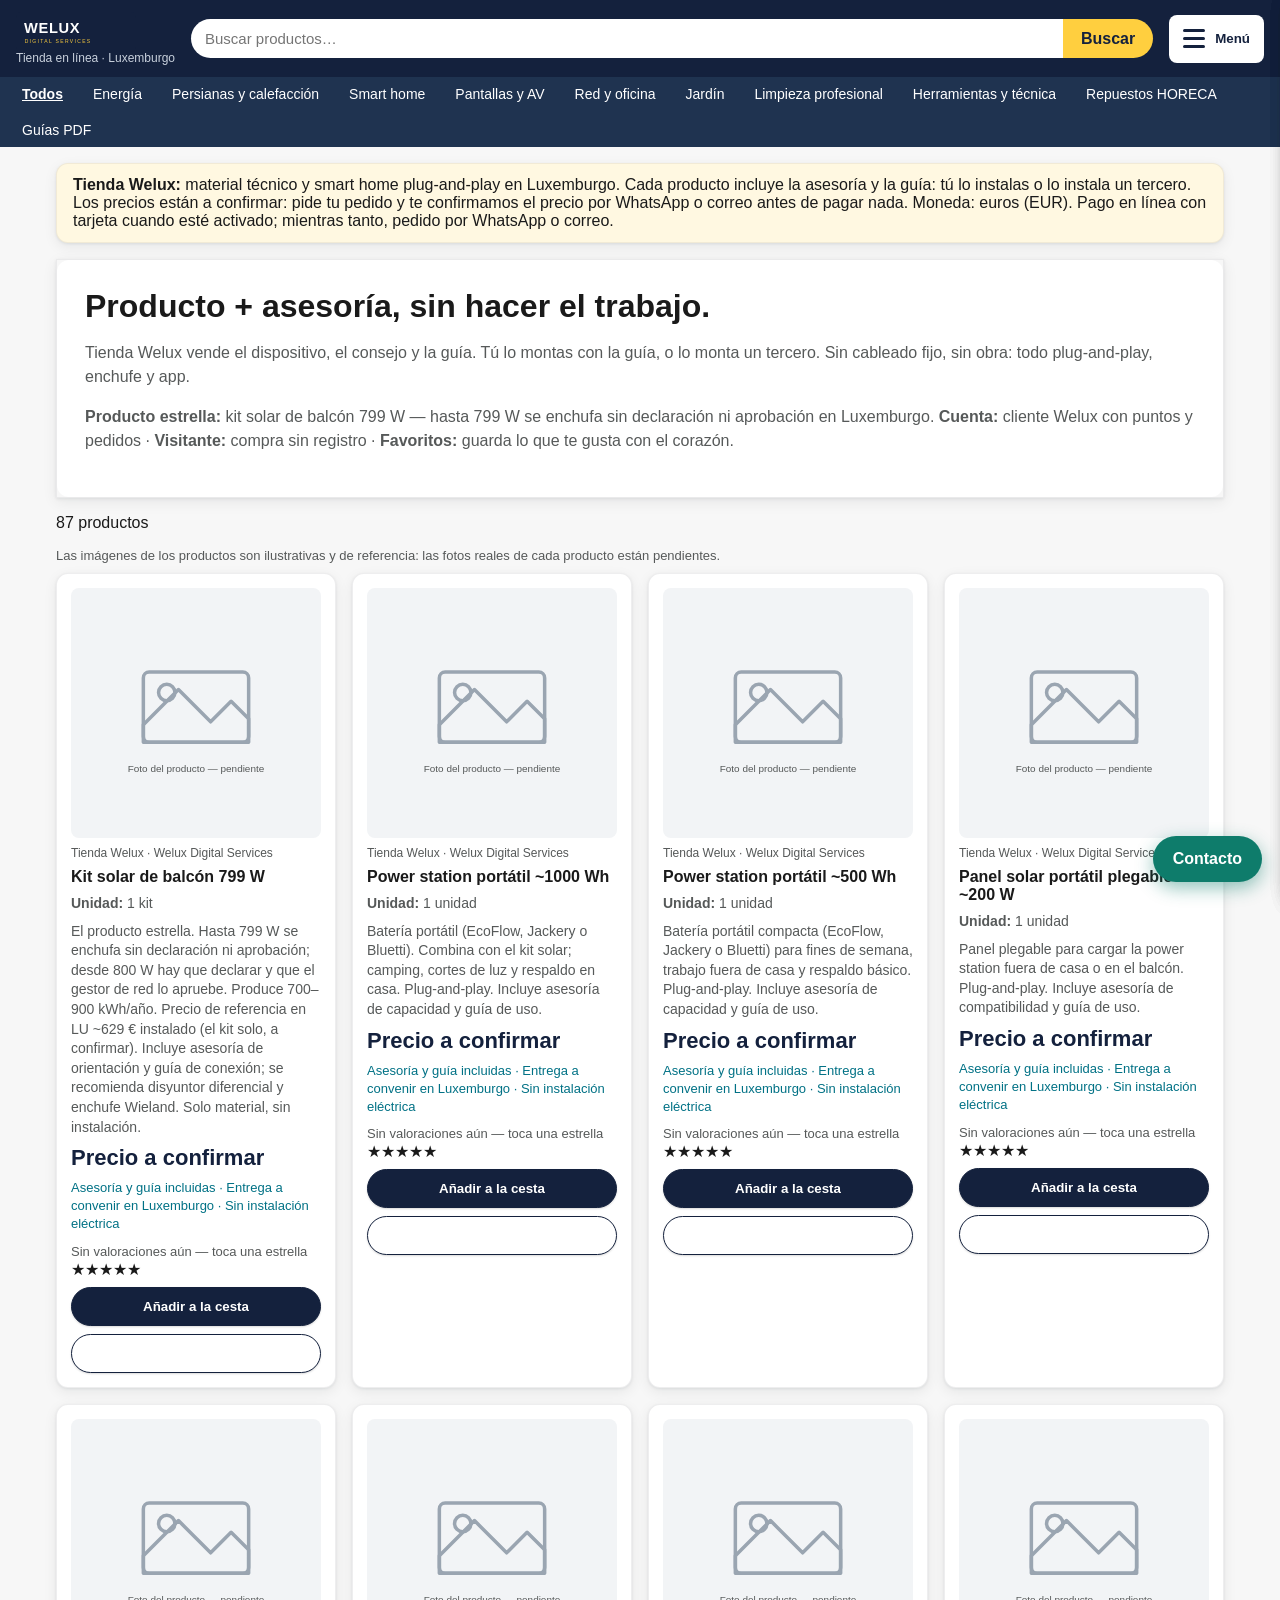
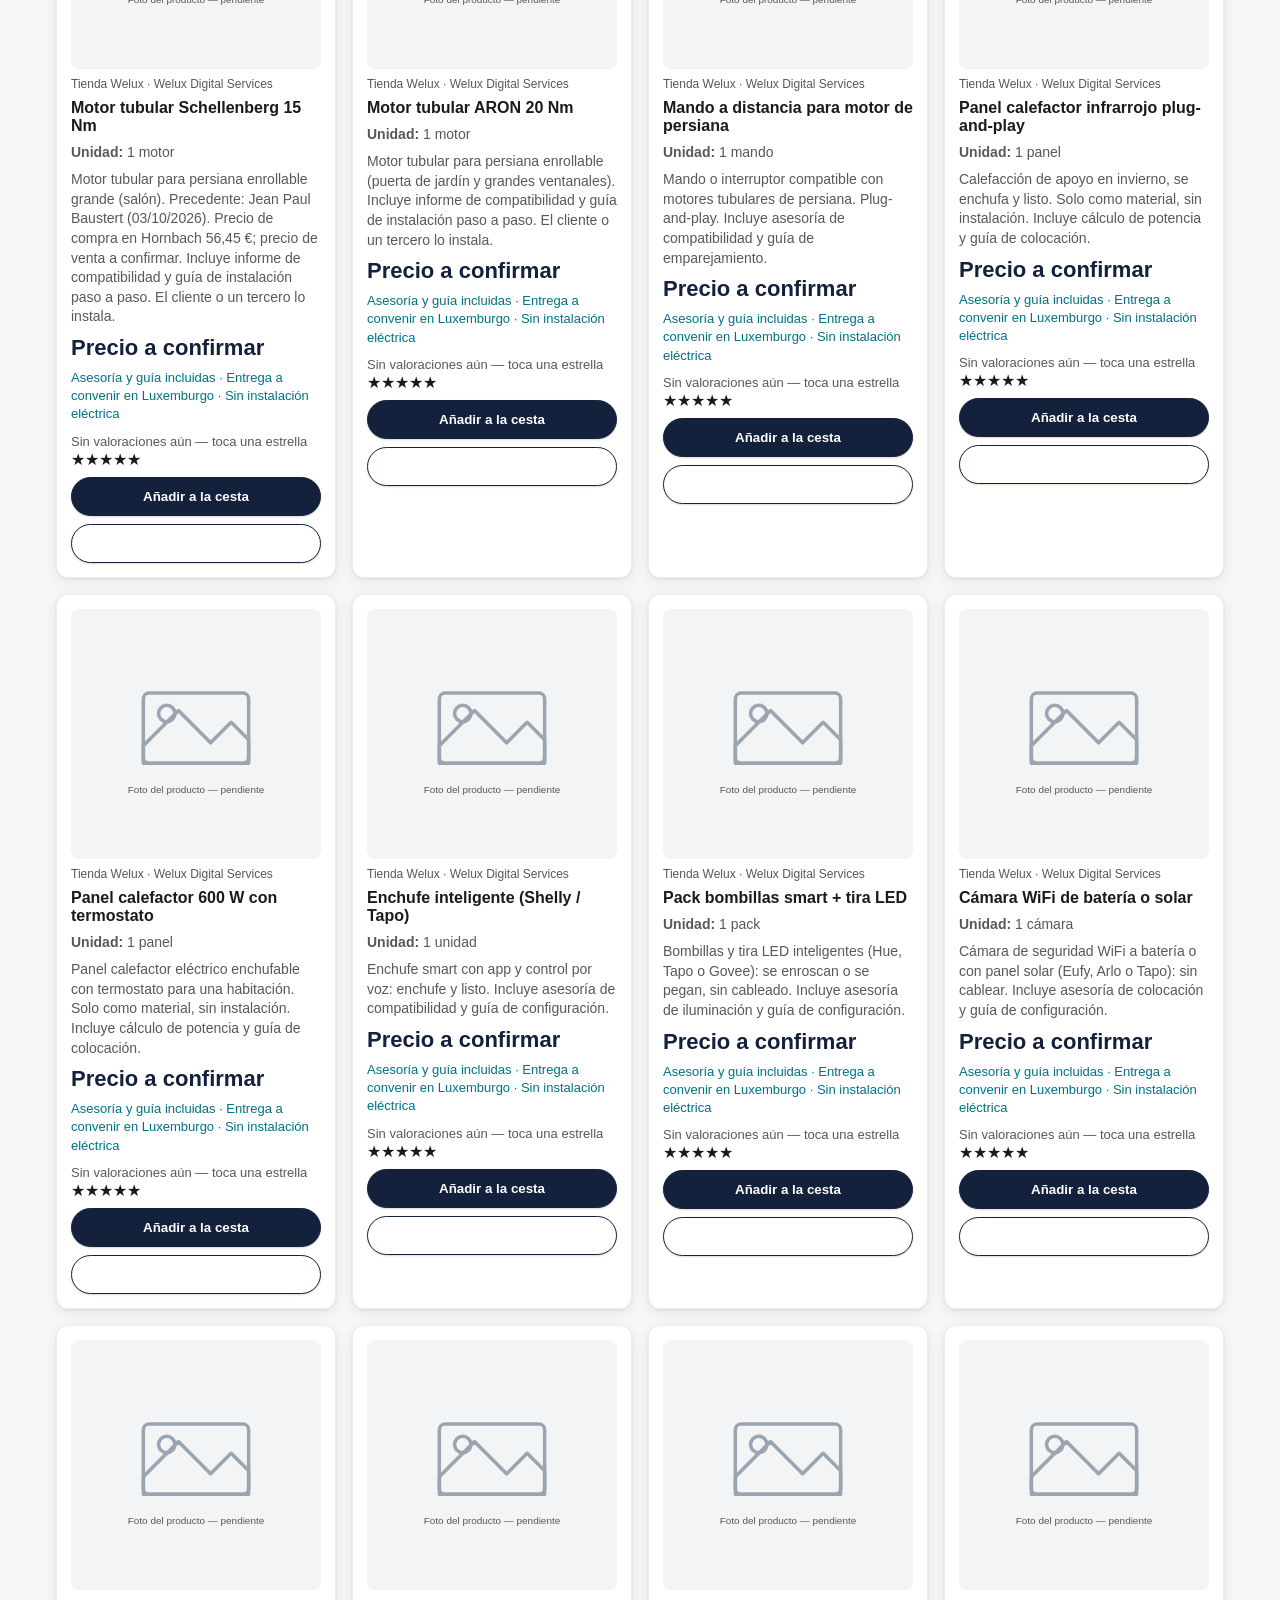
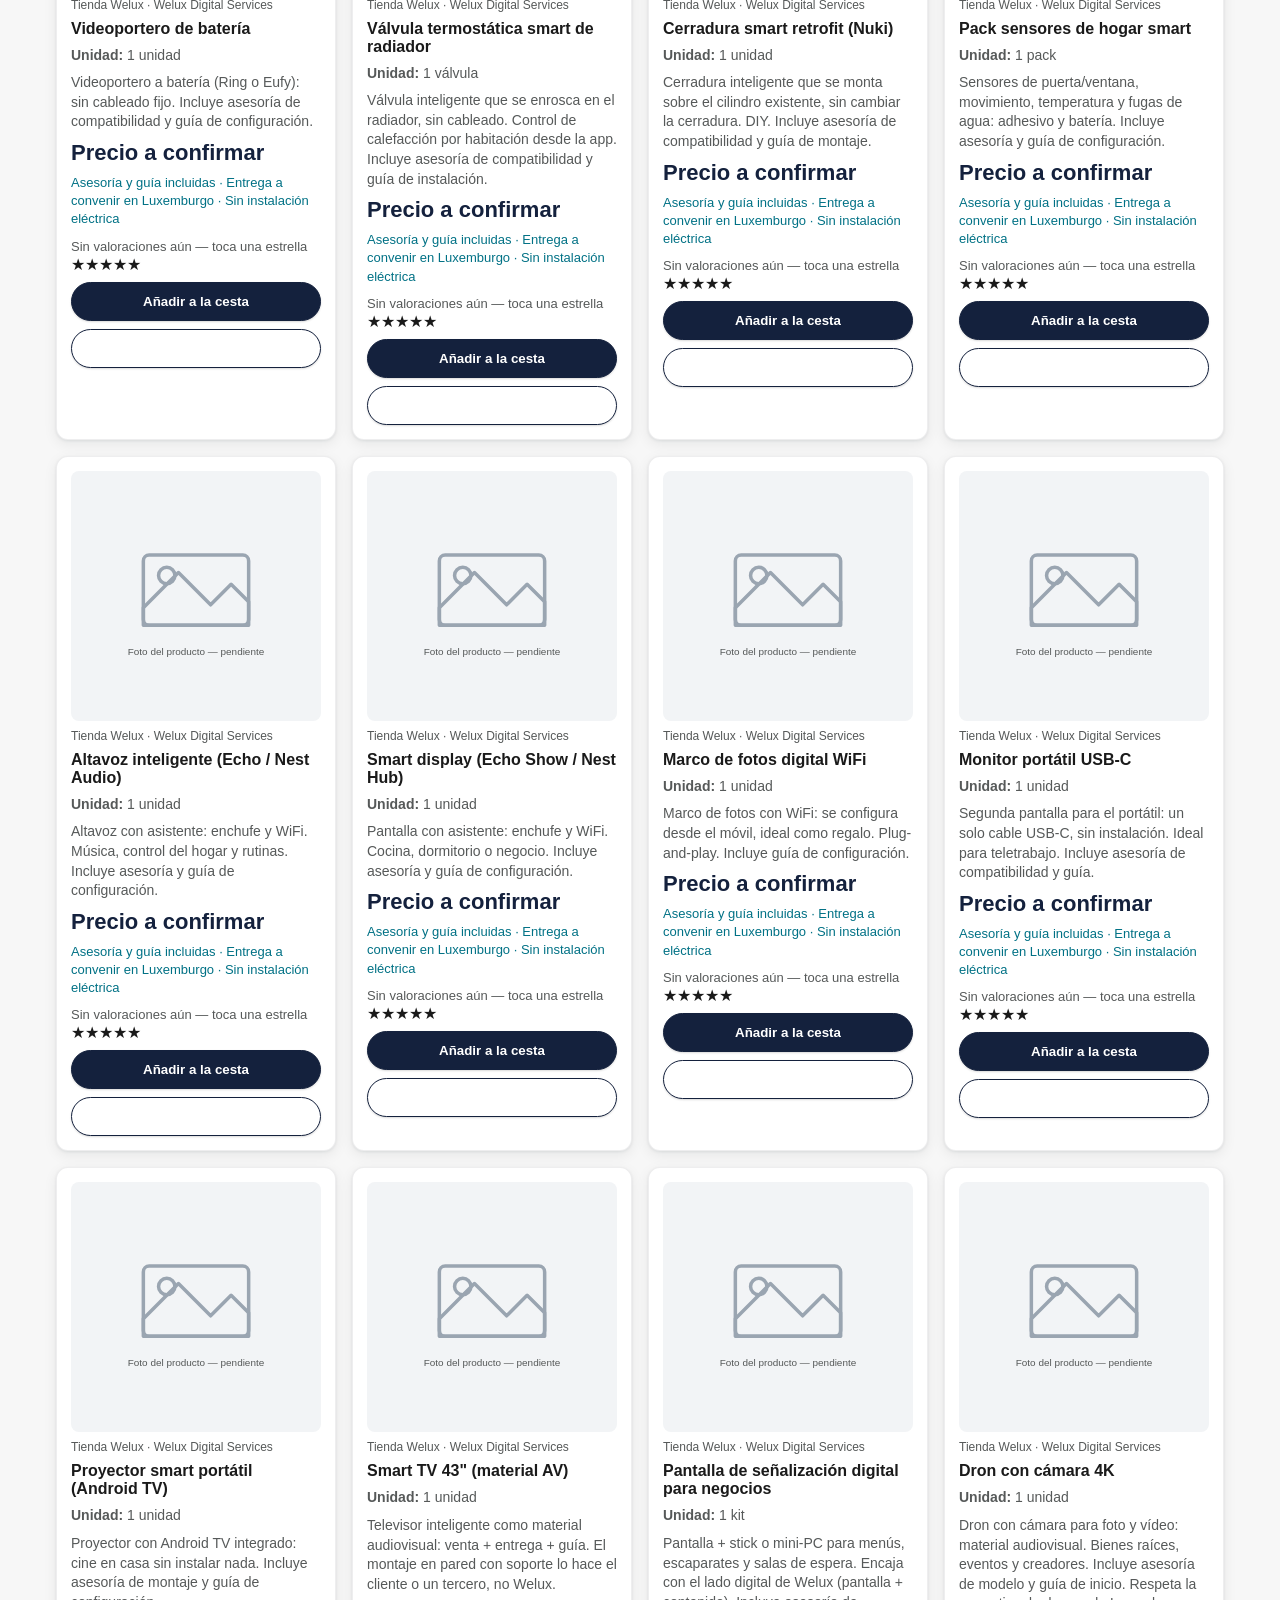
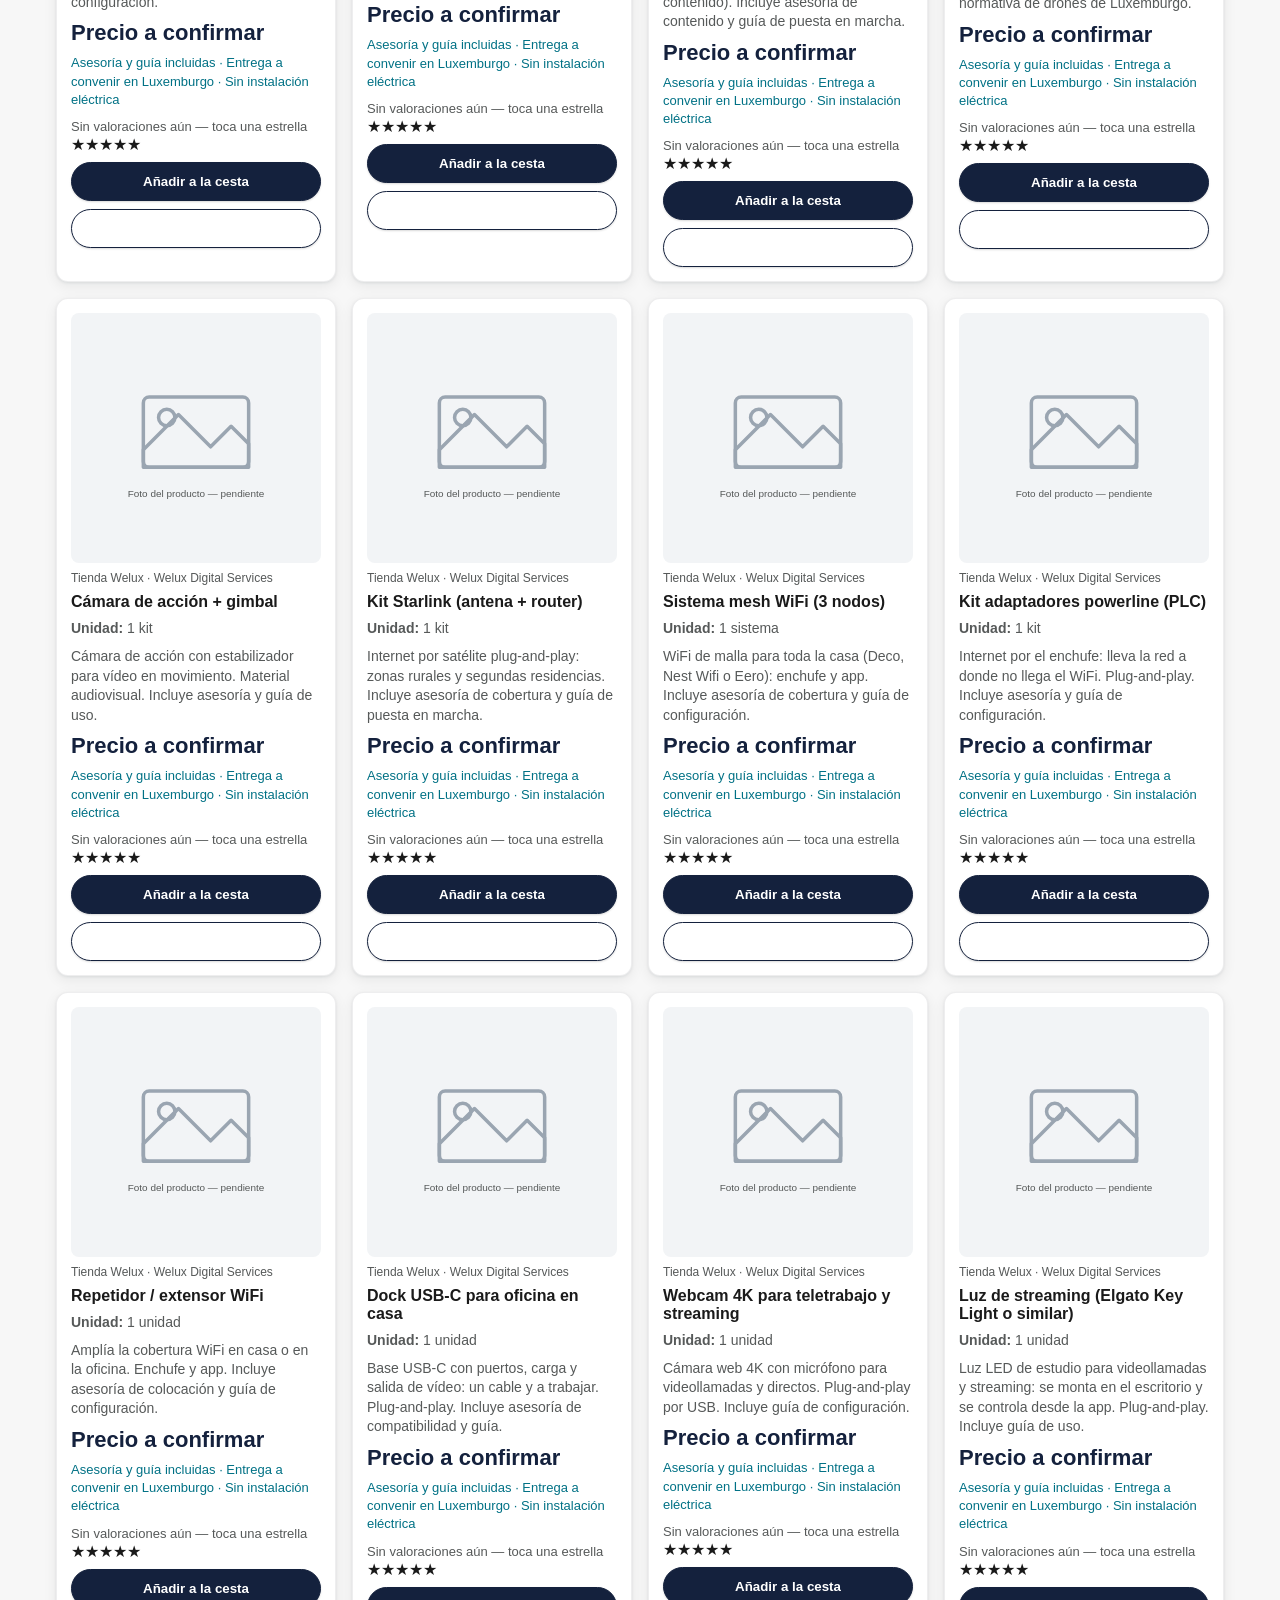
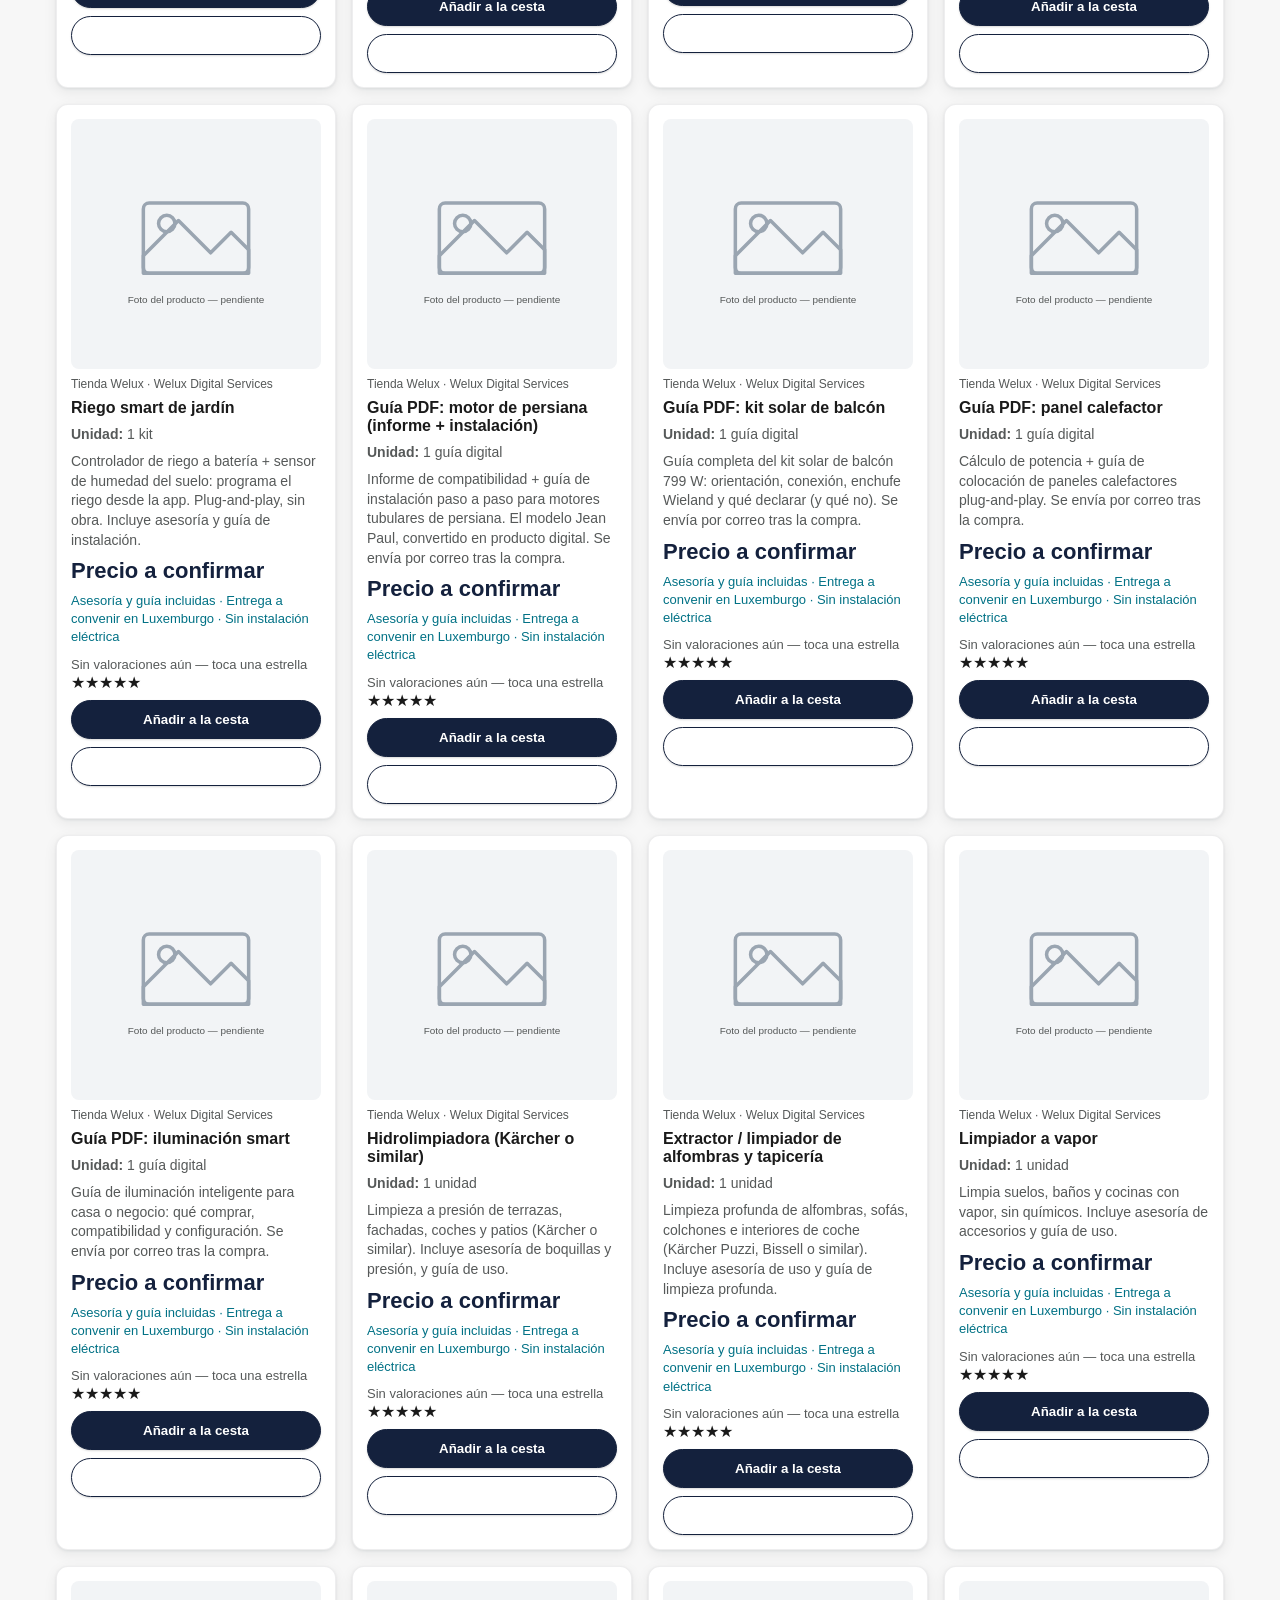
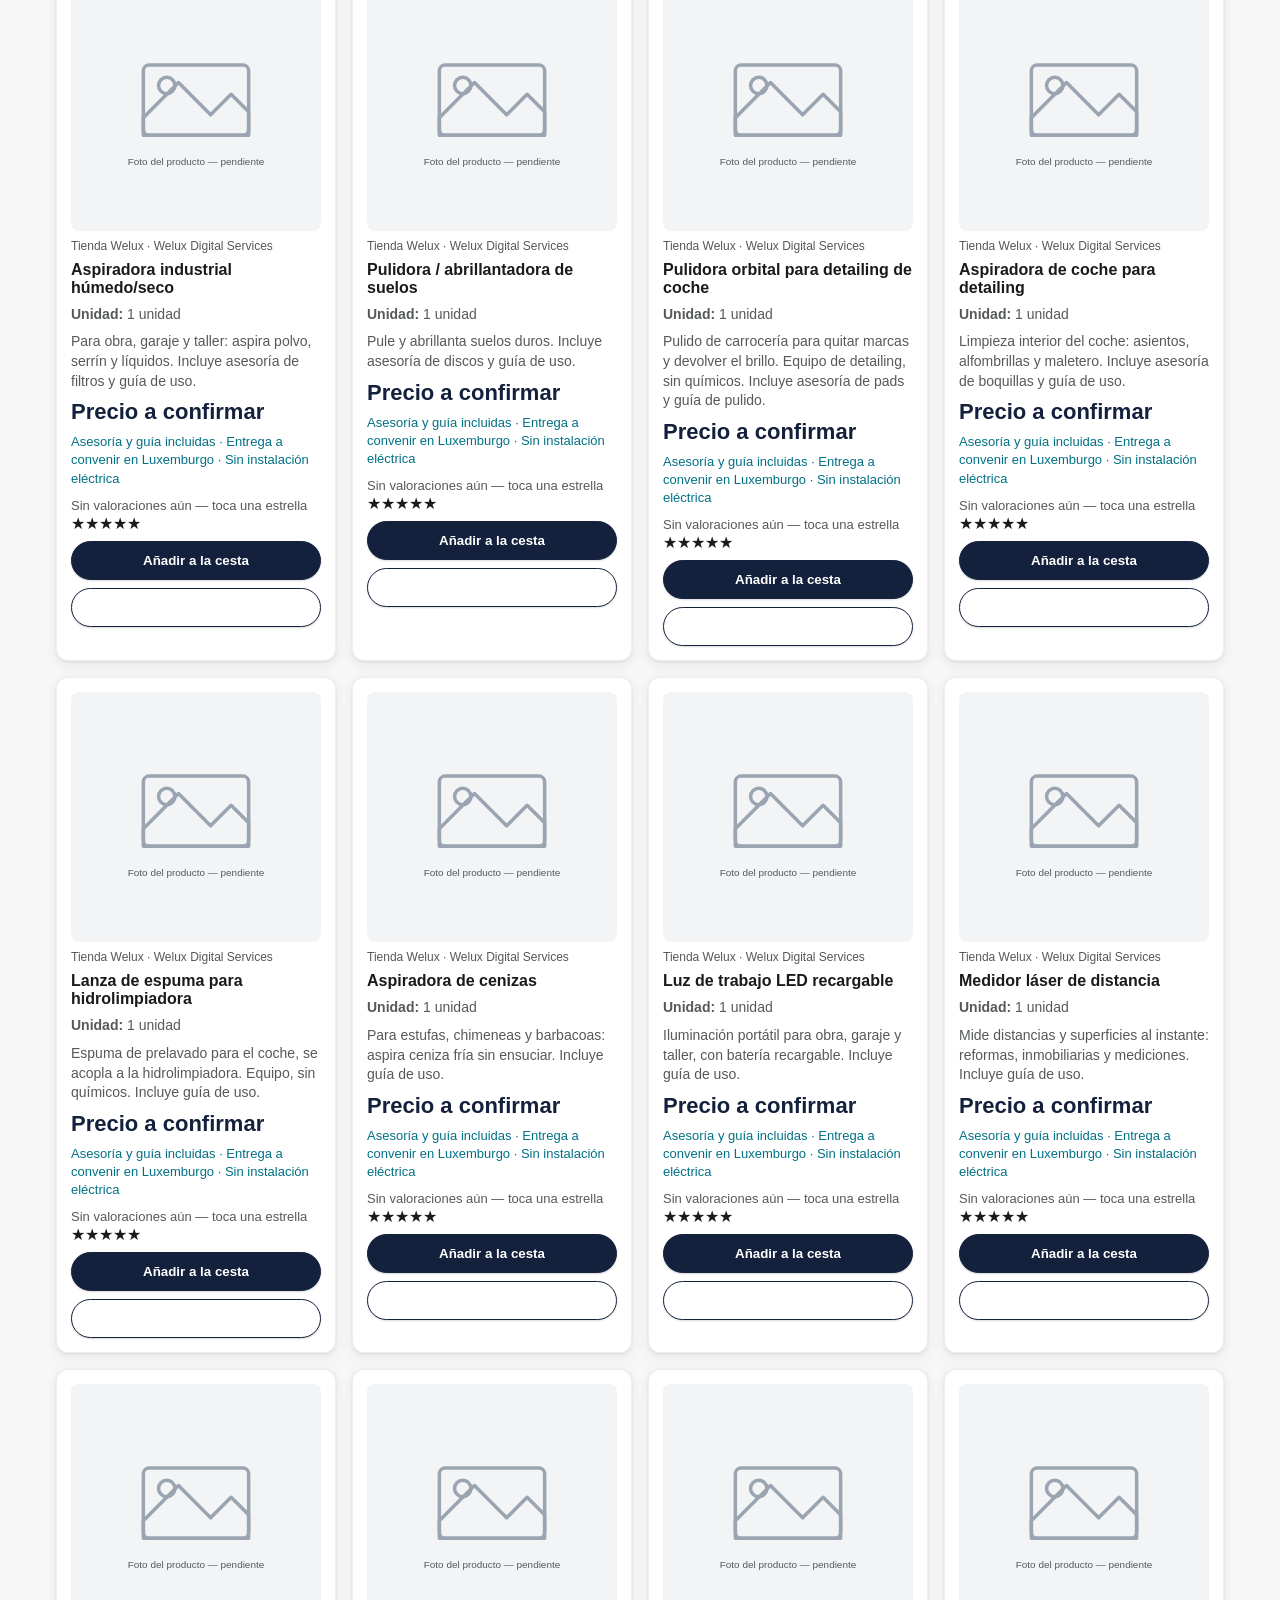
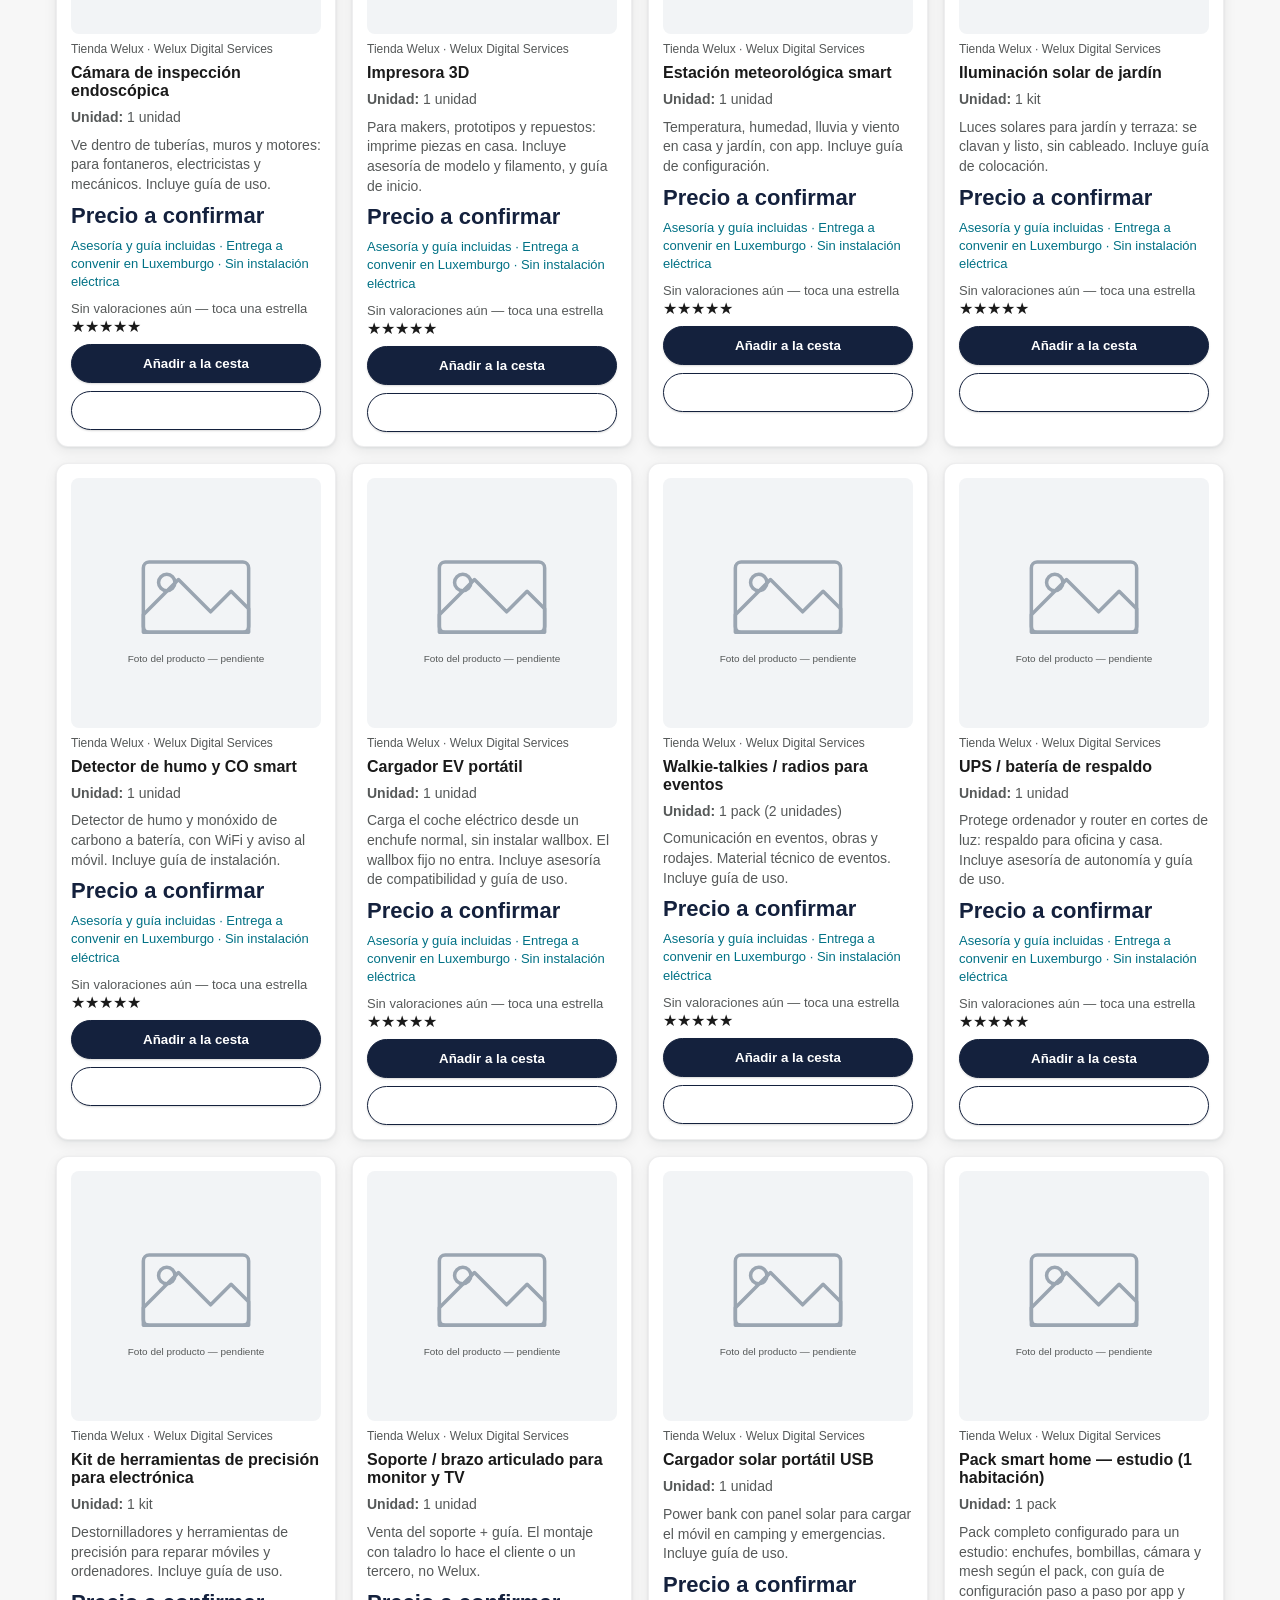
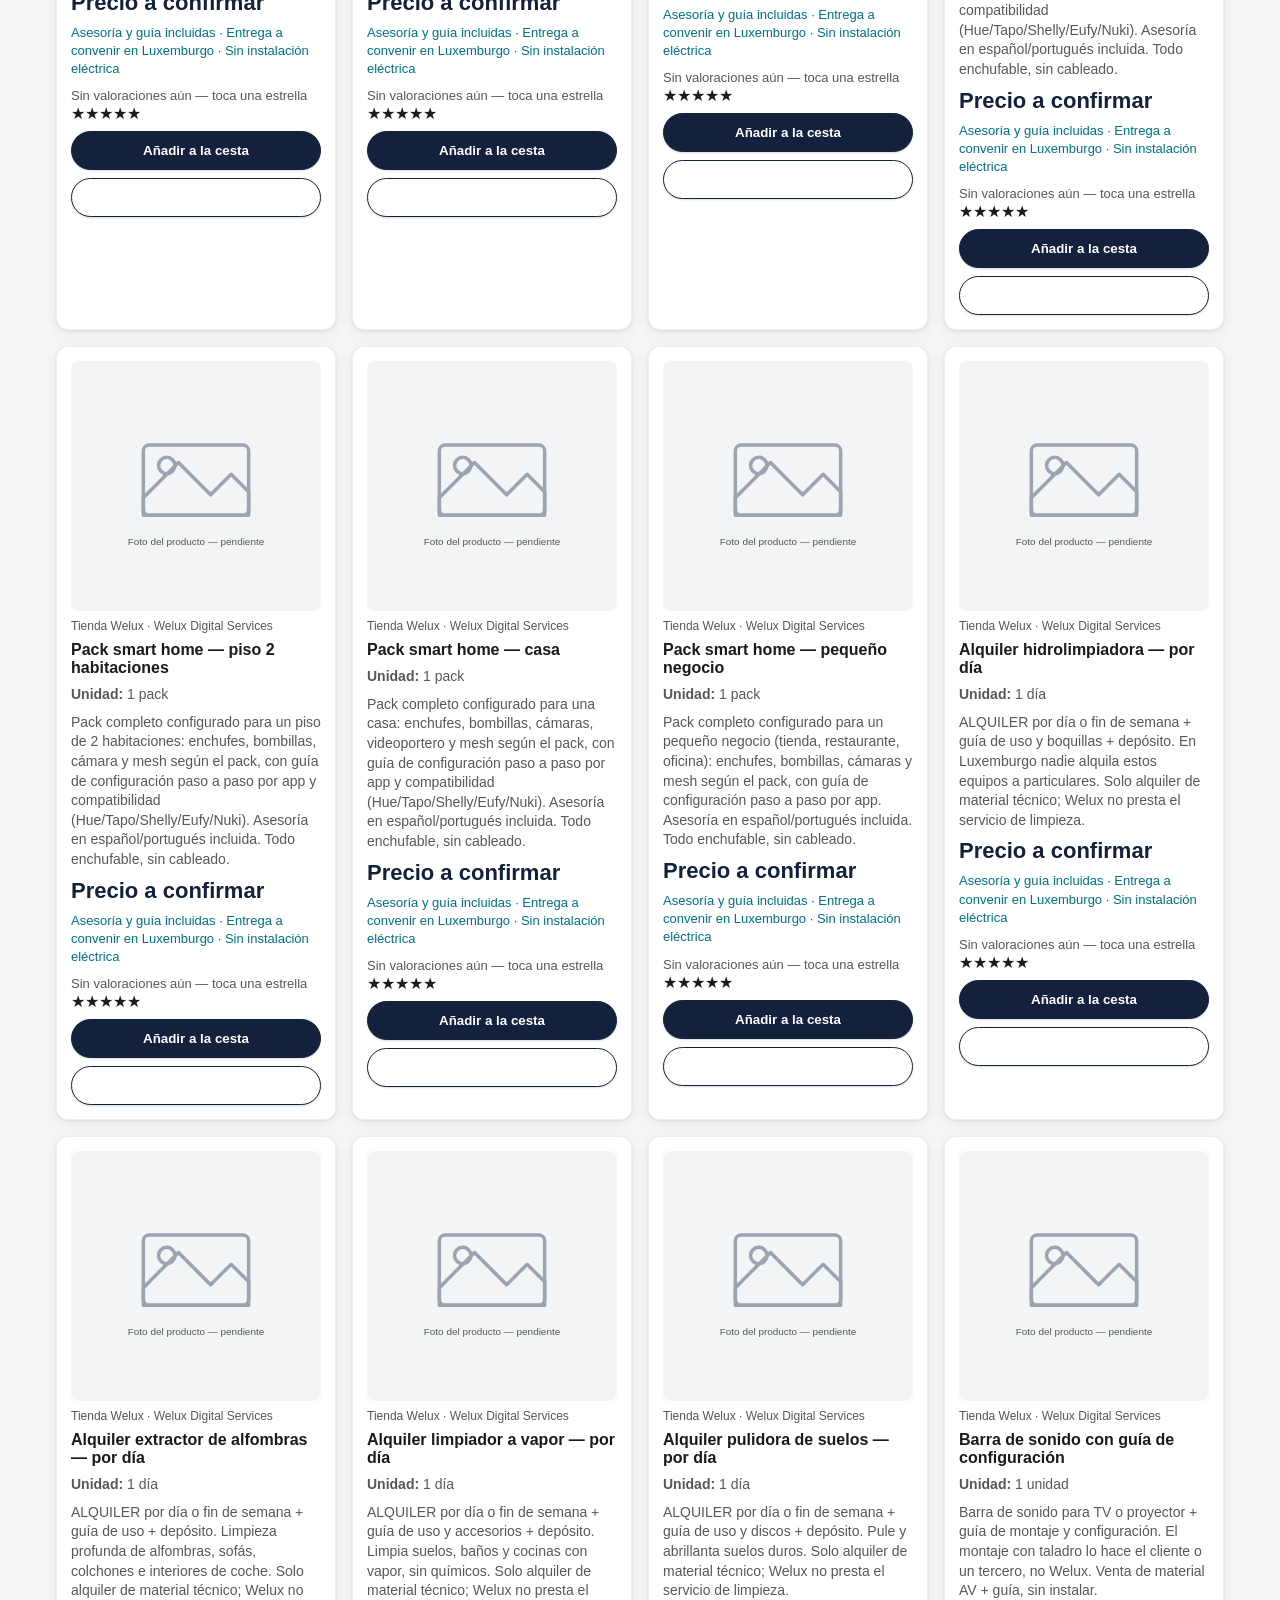
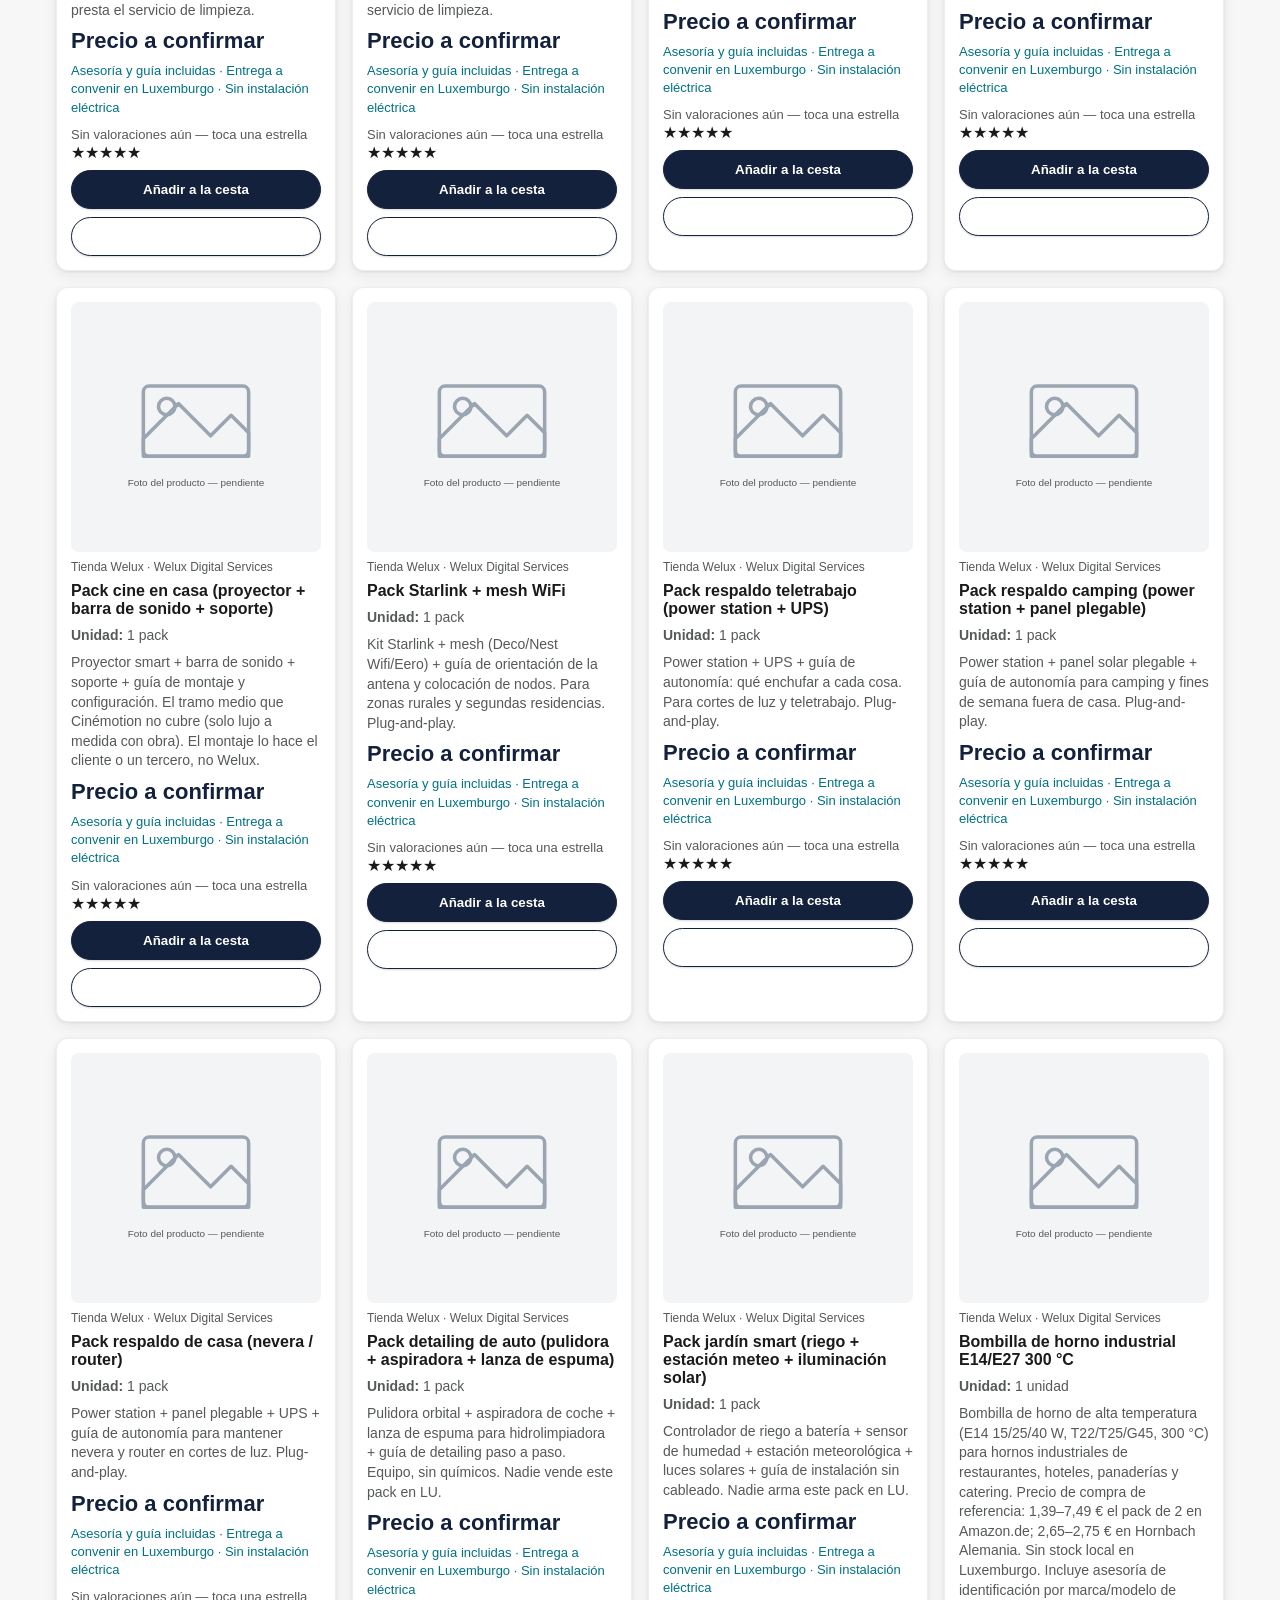
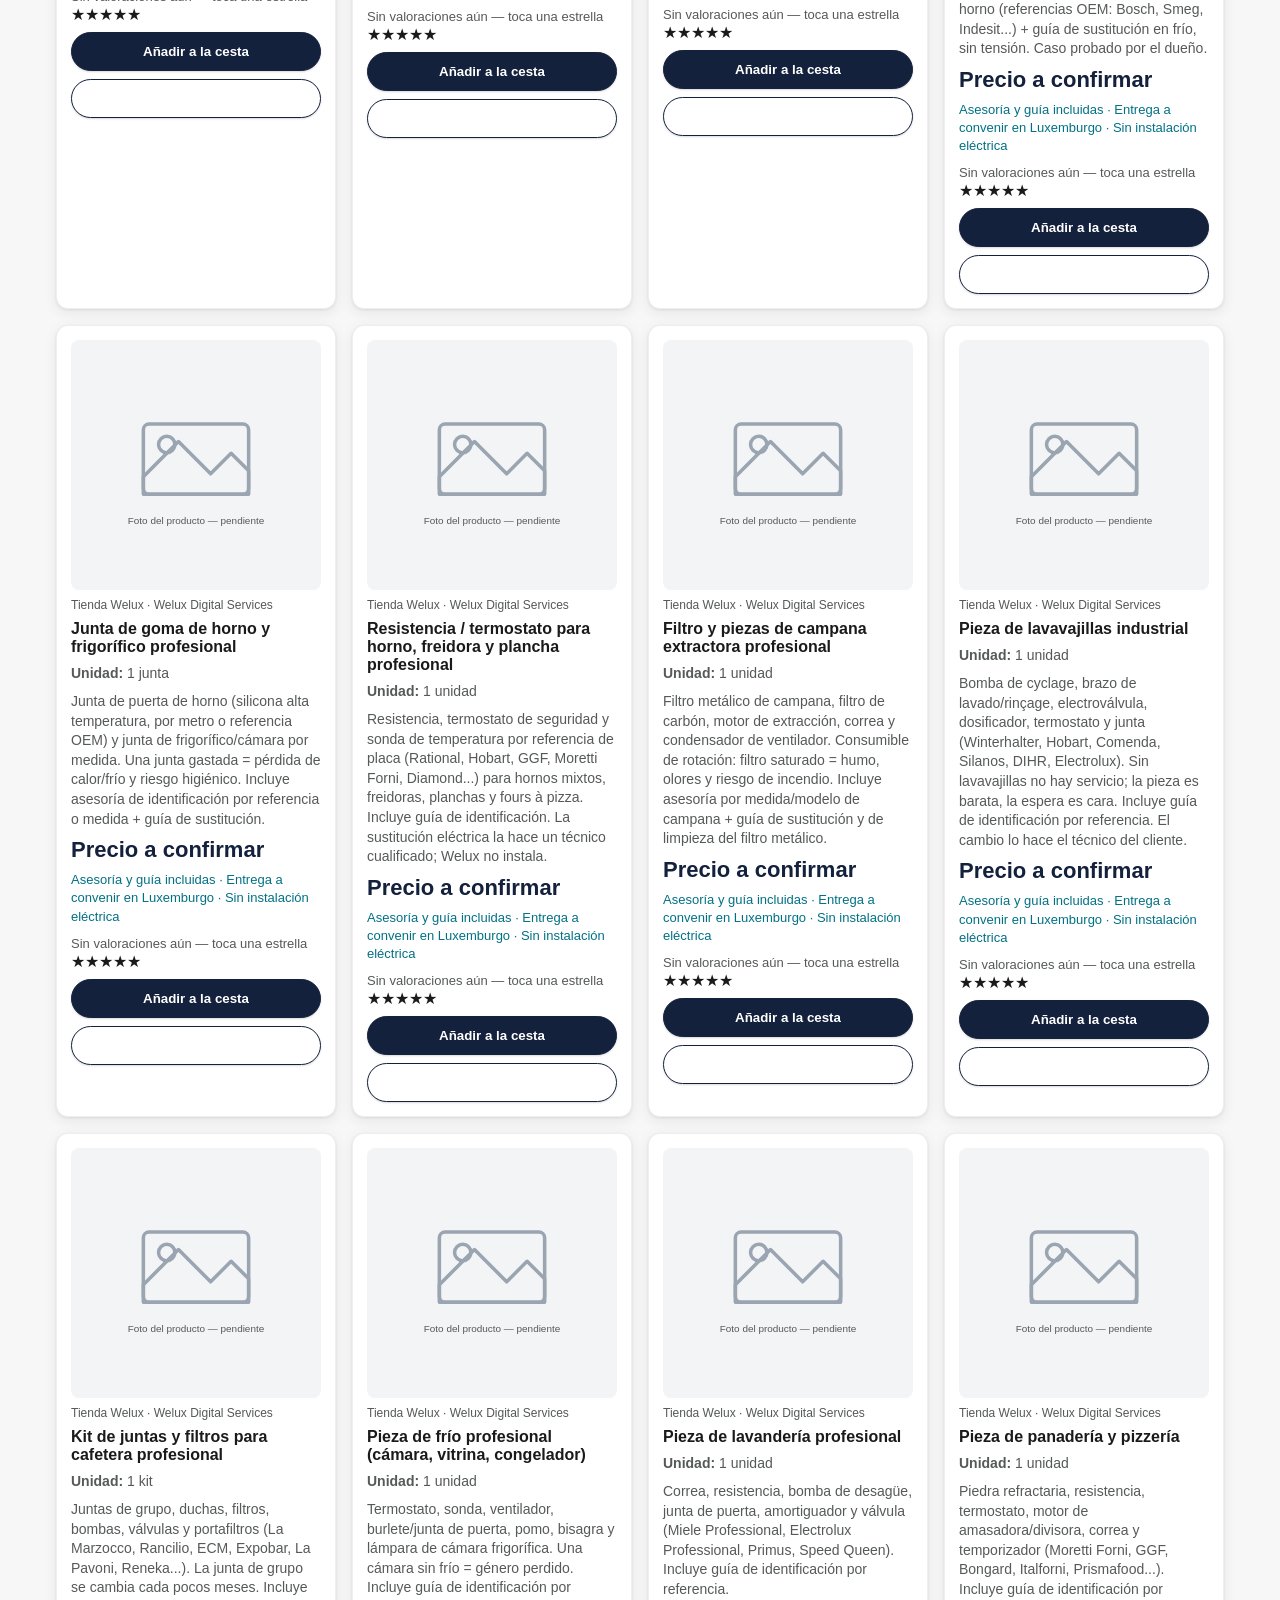
==== index.html @ f84695da "Tienda Welux: resto de archivos (catálogo 87 productos, checkout, estilos)" ====
<!doctype html>
<html lang="es">
<head>
<meta charset="utf-8">
<meta name="viewport" content="width=device-width, initial-scale=1">
<title>Tienda Welux — Welux Digital Services</title>
<meta name="description" content="Tienda Welux: material técnico y smart home plug-and-play en Luxemburgo. Cada producto incluye asesoría y guía. Pago en euros.">
<link rel="icon" type="image/svg+xml" href="./img/logo-welux.svg">
<meta property="og:title" content="Tienda Welux — Welux Digital Services">
<meta property="og:description" content="Material técnico y smart home plug-and-play en Luxemburgo. Asesoría y guía incluidas en cada producto.">
<meta property="og:type" content="website">
<meta name="twitter:card" content="summary">
<meta name="twitter:title" content="Tienda Welux — Welux Digital Services">
<meta name="twitter:description" content="Material técnico y smart home plug-and-play en Luxemburgo. Asesoría y guía incluidas en cada producto.">
<link rel="stylesheet" href="styles.css?v=20261109-welux">
</head>
<body>
<header>
  <div class="logo"><img src="./img/logo-welux.svg" alt="Welux Digital Services" style="height:40px;vertical-align:middle"><small>Tienda en línea · Luxemburgo</small></div>
  <div class="search"><input id="q" placeholder="Buscar productos…" aria-label="Buscar productos"><button id="searchBtn" aria-label="Buscar">Buscar</button></div>
  <button class="menuBtn" id="menuBtn" aria-label="Menú"><span class="hamburger" aria-hidden="true"><span></span><span></span><span></span></span> Menú</button>
</header>
<div id="menuBackdrop" class="backdrop" aria-hidden="true"></div>
<aside class="drawer" id="menuDrawer" aria-label="Menú">
  <h2>Menú</h2>
  <button class="add" id="accountBtn"><span id="accountLabel">Cliente Welux</span></button>
  <button class="add" id="visitorBtn" style="background:#fff">Visitante</button>
  <button class="add" id="wishBtn" style="background:#fff">Favoritos (<span id="wishCount">0</span>)</button>
  <button class="add" id="cartBtn">Cesta (<span id="cartCount">0</span>)</button>
  <h3>Ajustes</h3>
  <label>Tema <select id="themeSel"><option value="claro">Claro</option><option value="oscuro">Oscuro</option></select></label><br><br>
  <label>Texto <select id="textSel"><option value="normal">Normal</option><option value="grande">Grande</option></select></label><br><br>
  <label>Idioma <select id="langSel"><option value="es">Español</option></select></label><br><br>
  <label>Ordenar <select id="sortSel"><option value="relevancia">Relevancia</option><option value="az">Nombre A-Z</option><option value="za">Nombre Z-A</option></select></label><br><br>
  <label><input type="checkbox" id="onlyFav"> Solo favoritos</label><br><br>
  <button class="add" id="clearDataBtn" style="background:#fff">Borrar mis datos</button>
  <p><span id="modeLabel">Modo: Visitante</span></p>
  <button class="add" id="closeMenu" style="background:#fff">Cerrar menú</button>
</aside>
<nav aria-label="Categorías">
  <button data-cat="todos" class="active">Todos</button>
  <button data-cat="energia">Energía</button>
  <button data-cat="persianas-calefaccion">Persianas y calefacción</button>
  <button data-cat="smart-home">Smart home</button>
  <button data-cat="pantallas-av">Pantallas y AV</button>
  <button data-cat="red-oficina">Red y oficina</button>
  <button data-cat="jardin">Jardín</button>
  <button data-cat="limpieza-profesional">Limpieza profesional</button>
  <button data-cat="herramientas-tecnica">Herramientas y técnica</button>
  <button data-cat="repuestos-horeca">Repuestos HORECA</button>
  <button data-cat="guias">Guías PDF</button>
</nav>
<main>
  <div class="notice"><strong>Tienda Welux:</strong> material técnico y smart home plug-and-play en Luxemburgo. Cada producto incluye la asesoría y la guía: tú lo instalas o lo instala un tercero. Los precios están a confirmar: pide tu pedido y te confirmamos el precio por WhatsApp o correo antes de pagar nada. Moneda: euros (EUR). Pago en línea con tarjeta cuando esté activado; mientras tanto, pedido por WhatsApp o correo.</div>
  <div class="hero">
    <div class="hero-text">
      <h1>Producto + asesoría, sin hacer el trabajo.</h1>
      <p>Tienda Welux vende el dispositivo, el consejo y la guía. Tú lo montas con la guía, o lo monta un tercero. Sin cableado fijo, sin obra: todo plug-and-play, enchufe y app.</p>
      <p><strong>Producto estrella:</strong> kit solar de balcón 799 W — hasta 799 W se enchufa sin declaración ni aprobación en Luxemburgo. <strong>Cuenta:</strong> cliente Welux con puntos y pedidos · <strong>Visitante:</strong> compra sin registro · <strong>Favoritos:</strong> guarda lo que te gusta con el corazón.</p>
    </div>
  </div>
  <p id="count"></p>
  <p style="font-size:13px;color:#565959;margin:4px 0 10px">Las imágenes de los productos son ilustrativas y de referencia: las fotos reales de cada producto están pendientes.</p>
  <div class="grid" id="grid"></div>
  <section class="info">
    <h2>Cómo comprar aquí</h2>
    <p>1. Busca, filtra por categoría u ordena por nombre. 2. Valora con estrellas, guarda en favoritos y añade a la cesta. 3. Confirma tu pedido: si el precio está confirmado, pagas en línea con tarjeta (Stripe); si está a confirmar, el pedido sale por WhatsApp o correo y te confirmamos el precio antes de cobrar nada. Si eres cliente Welux, cada pedido te suma puntos y queda guardado en Mis pedidos.</p>
    <h2>Qué incluye cada producto</h2>
    <p>El dispositivo + la asesoría (qué comprar, compatibilidad, qué potencia) + la guía paso a paso. Welux no hace la instalación: la haces tú con la guía o la hace un tercero. Nada de cableado fijo ni de tocar el cuadro eléctrico.</p>
    <h2>Servicios digitales y plataforma Hogar</h2>
    <p>Además de la tienda: invitaciones digitales, chatbots de WhatsApp, automatización con IA, CRM, acompañamiento digital y vídeos y fotos para bienes raíces. Y próximamente la plataforma Hogar (limpieza, cuidados domésticos, babysitting, pet sitting y compañía de adultos, sin medicina): Welux conecta cliente con prestador, no emplea ni hace el trabajo. Para todo eso, escríbenos a <a href="mailto:info@weluxhub.com">info@weluxhub.com</a>.</p>
    <h2>Quiénes somos</h2>
    <p>Welux Digital Services SARL-S, Luxemburgo. Venta de material técnico y audiovisual, servicios digitales y acompañamiento. Contacto: <a href="mailto:info@weluxhub.com">info@weluxhub.com</a>.</p>
  </section>
</main>
<aside class="drawer" id="drawer" aria-label="Cesta">
  <h2>Tu cesta</h2>
  <div id="cartItems"></div>
  <p id="cartTotal"></p>
  <button class="add" id="checkout">Confirmar pedido</button>
  <button class="add" id="clearCart" style="background:#fff">Vaciar cesta</button>
  <button class="add" id="closeCart" style="background:#fff">Cerrar</button>
  <p style="font-size:13px;color:#565959">Al confirmar, pagas en línea con tarjeta (Stripe) si el precio está confirmado, o envías el pedido por WhatsApp o correo para que te confirmemos el precio. Sin pasar por correo no deseado.</p>
</aside>
<aside class="drawer" id="accountDrawer" aria-label="Cuenta">
  <h2>Acceso cliente Welux</h2>
  <p>¿Quieres fidelizarte? Guarda tu nombre y cada pedido te suma puntos. Sin contraseña; tus datos quedan solo en tu dispositivo.</p>
  <label>Nombre<br><input id="userName" style="width:100%;padding:9px"></label><br><br>
  <label>Teléfono (opcional)<br><input id="userPhone" style="width:100%;padding:9px"></label><br><br>
  <button class="add" id="saveUser">Fidelizarme / Guardar</button>
  <button class="add" id="logoutUser" style="background:#fff">Salir / Seguir como visitante</button>
  <p id="userInfo"></p>
  <h3>Mis pedidos</h3>
  <div id="ordersList"></div>
  <button class="add" id="closeAccount" style="background:#fff">Cerrar</button>
</aside>
<aside class="drawer" id="wishDrawer" aria-label="Favoritos">
  <h2>Mis favoritos</h2>
  <div id="wishItems"></div>
  <button class="add" id="closeWish" style="background:#fff">Cerrar</button>
</aside>
<a id="waFloat" href="mailto:info@weluxhub.com?subject=Consulta%20Tienda%20Welux">Contacto</a>
<footer>
  <p>Tienda Welux · Welux Digital Services SARL-S · Luxemburgo</p>
  <p>Contacto: <a href="mailto:info@weluxhub.com">info@weluxhub.com</a></p>
  <p>Las imágenes de los productos son ilustrativas y de referencia: las fotos reales de cada producto están pendientes.</p>
</footer>
<script src="app.js"></script>
</body>
</html>
---- styles.css ----
/* Tienda Welux — estilo limpio tipo weluxhub.com (clon de La Mesita, 09/11/2026).
   Nada de naranjas de Amazon: barra azul marino, fondo claro, tarjetas
   blancas con sombra suave, botones redondeados. */
:root{--nav:#14213d;--nav2:#1f3350;--accent:#0e7c6b;--accent2:#ffcf3f;--bg:#f7f7f7;--card:#fff;--text:#1a1a1a;--muted:#565959;--price:#14213d;--green:#067d62}
*{box-sizing:border-box}body{margin:0;font-family:-apple-system,BlinkMacSystemFont,"Segoe UI",Roboto,Helvetica,Arial,sans-serif;background:var(--bg);color:var(--text)}
a{color:#0e7c6b;text-decoration:none}a:hover{text-decoration:underline}
header{background:var(--nav);color:#fff;padding:12px 16px;display:flex;gap:16px;align-items:center;flex-wrap:wrap}
.logo{font-weight:800;font-size:20px;line-height:1.1}.logo small{display:block;font-weight:400;font-size:12px;color:#c8d0dc}
.search{flex:1;display:flex;min-width:260px}.search input{flex:1;padding:11px 14px;border:0;border-radius:24px 0 0 24px;font-size:15px}.search button{background:var(--accent2);border:0;padding:0 18px;border-radius:0 24px 24px 0;font-size:16px;cursor:pointer;color:#14213d;font-weight:700}
.cart{background:var(--accent2);color:#14213d;border:0;border-radius:20px;padding:9px 16px;font-weight:700;cursor:pointer}
nav{background:var(--nav2);color:#fff;padding:8px 16px;display:flex;gap:18px;flex-wrap:wrap;font-size:14px}nav button{background:none;border:0;color:#fff;cursor:pointer;font-size:14px}nav button.active{font-weight:800;text-decoration:underline}
main{max-width:1200px;margin:0 auto;padding:16px}
.hero{display:grid;grid-template-columns:1fr;gap:16px;margin-bottom:16px}
.hero-text{background:#fff;padding:28px;border-radius:12px}.hero-text h1{margin:0 0 8px;font-size:32px;line-height:1.15}.hero-text p{color:var(--muted);line-height:1.5}
.grid{display:grid;grid-template-columns:repeat(auto-fill,minmax(240px,1fr));gap:16px}
.card{background:var(--card);border-radius:12px;padding:14px;display:flex;flex-direction:column;gap:8px}.card img{width:100%;aspect-ratio:1/1;object-fit:contain;background:#f2f4f6;border-radius:8px;padding:8px}
.card h3{margin:0;font-size:16px}.card p{margin:0;color:var(--muted);font-size:14px;line-height:1.4}
.price{font-size:22px;font-weight:800;color:var(--price)}.old{color:var(--muted);text-decoration:line-through;font-size:14px}.badge{background:#cc0c39;color:#fff;padding:2px 7px;border-radius:3px;font-size:12px;font-weight:700}
.stock{color:var(--green);font-size:14px}.stock.out{color:#b12704}
.add{background:var(--nav);color:#fff;border:1px solid var(--nav);border-radius:24px;padding:11px;cursor:pointer;font-weight:700;box-shadow:0 1px 2px rgba(0,0,0,.15)}.add:disabled{opacity:.5;cursor:not-allowed}
.drawer{position:fixed;right:0;top:0;bottom:0;width:340px;max-width:90vw;background:#fff;box-shadow:-4px 0 20px rgba(0,0,0,.25);padding:18px;overflow:auto;transform:translateX(105%);transition:.2s}.drawer.open{transform:none}
section.info{background:#fff;border-radius:12px;padding:20px;margin-top:16px;line-height:1.6}footer{background:var(--nav);color:#ddd;text-align:center;padding:20px;margin-top:24px;font-size:14px}footer h2{color:#fff;margin-top:0}footer p{max-width:640px;margin:12px auto;line-height:1.5}footer a{color:#ffcf3f}
.notice{background:#fff8e1;border:1px solid #ffe08a;border-radius:12px;padding:12px 16px;margin-bottom:16px}
.settingsbar{background:#fff;padding:10px 16px;display:flex;gap:14px;flex-wrap:wrap;align-items:center;font-size:14px;border-bottom:1px solid #ddd}
.settingsbar select,.settingsbar button{padding:6px;border-radius:6px;border:1px solid #ccc;background:#fff;cursor:pointer}
body.dark{background:#131a22;color:#eee}body.dark .card,body.dark .hero-text,body.dark section.info,body.dark .settingsbar{background:#1e2a36;color:#eee}body.dark .card p{color:#ccc}body.dark .drawer{background:#1e2a36;color:#eee}
body.bigtext{font-size:18px}body.bigtext .card p{font-size:16px}

#waFloat{position:fixed;right:18px;bottom:18px;background:var(--accent);color:#fff;padding:14px 20px;border-radius:30px;font-weight:800;text-decoration:none;box-shadow:0 4px 14px rgba(0,0,0,.3);z-index:50}

.menuBtn{background:#fff;color:#14213d;border:0;border-radius:8px;padding:12px 14px;font-weight:700;cursor:pointer;display:flex;align-items:center;gap:10px;min-height:48px;touch-action:manipulation}
.hamburger{display:flex;flex-direction:column;gap:5px}
.hamburger span{display:block;width:22px;height:3px;background:#14213d;border-radius:2px}
.backdrop{position:fixed;inset:0;background:rgba(0,0,0,.4);display:none;z-index:40}
.backdrop.show{display:block}
.drawer{z-index:50}
#menuDrawer button,#menuDrawer a{min-height:48px;padding:12px}
#menuDrawer button,#menuDrawer a{margin-bottom:10px;width:100%}
#menuDrawer select{width:100%;padding:8px;margin-top:4px}

#menuDrawer{touch-action:pan-y}

/* ===== Capa de efectos: elevacion, hover y menu refinado ===== */
:root{--sombra-suave:0 1px 3px rgba(19,26,34,.08),0 4px 14px rgba(19,26,34,.07);
      --sombra-hover:0 6px 12px rgba(19,26,34,.12),0 16px 34px rgba(19,26,34,.16)}
.card{border:1px solid rgba(19,26,34,.07);box-shadow:var(--sombra-suave);
  transition:transform .25s ease,box-shadow .25s ease}
.card:hover{transform:translateY(-4px);box-shadow:var(--sombra-hover)}
.card img{transition:transform .35s ease}
.card:hover img{transform:scale(1.045)}
.notice,section.info,.hero{box-shadow:var(--sombra-suave);border:1px solid rgba(19,26,34,.06)}
.add{transition:transform .15s ease,box-shadow .15s ease,background .15s ease}
.add:hover{transform:translateY(-1px);box-shadow:0 4px 10px rgba(19,26,34,.18)}
.add:active{transform:translateY(0) scale(.98)}
nav button{transition:all .18s ease}
nav button:hover{transform:translateY(-1px);box-shadow:0 3px 8px rgba(19,26,34,.15)}
#waFloat{box-shadow:0 6px 18px rgba(14,124,107,.45);transition:transform .2s ease,box-shadow .2s ease}
#waFloat:hover{transform:translateY(-2px) scale(1.03);box-shadow:0 10px 24px rgba(14,124,107,.5)}
/* Menu (cajones) mas profesional por dentro */
.drawer{padding:24px 22px}
.drawer h2{margin:0 0 14px;padding-bottom:10px;border-bottom:2px solid rgba(19,26,34,.09);
  font-size:19px;letter-spacing:.2px}
.drawer h3{margin:20px 0 8px;font-size:12px;text-transform:uppercase;letter-spacing:1.2px;color:var(--muted)}
.drawer .add{display:block;width:100%;text-align:center;margin:0 0 9px;border-radius:10px;padding:11px}
.drawer label{font-size:14px;color:var(--muted)}
.drawer select,.drawer input[type="text"],.drawer input:not([type="checkbox"]){
  width:100%;padding:9px 10px;margin-top:5px;border:1px solid rgba(19,26,34,.18);
  border-radius:8px;background:transparent;color:inherit;font:inherit}
.drawer input[type="checkbox"]{width:auto;margin-right:6px;accent-color:var(--accent2)}
.menuBtn{transition:all .18s ease}
.menuBtn:hover{box-shadow:0 3px 8px rgba(19,26,34,.18);transform:translateY(-1px)}
@media (prefers-reduced-motion: reduce){
  .card,.card img,.add,nav button,#waFloat,.menuBtn{transition:none}
  .card:hover,.add:hover,nav button:hover,#waFloat:hover,.menuBtn:hover{transform:none}
}
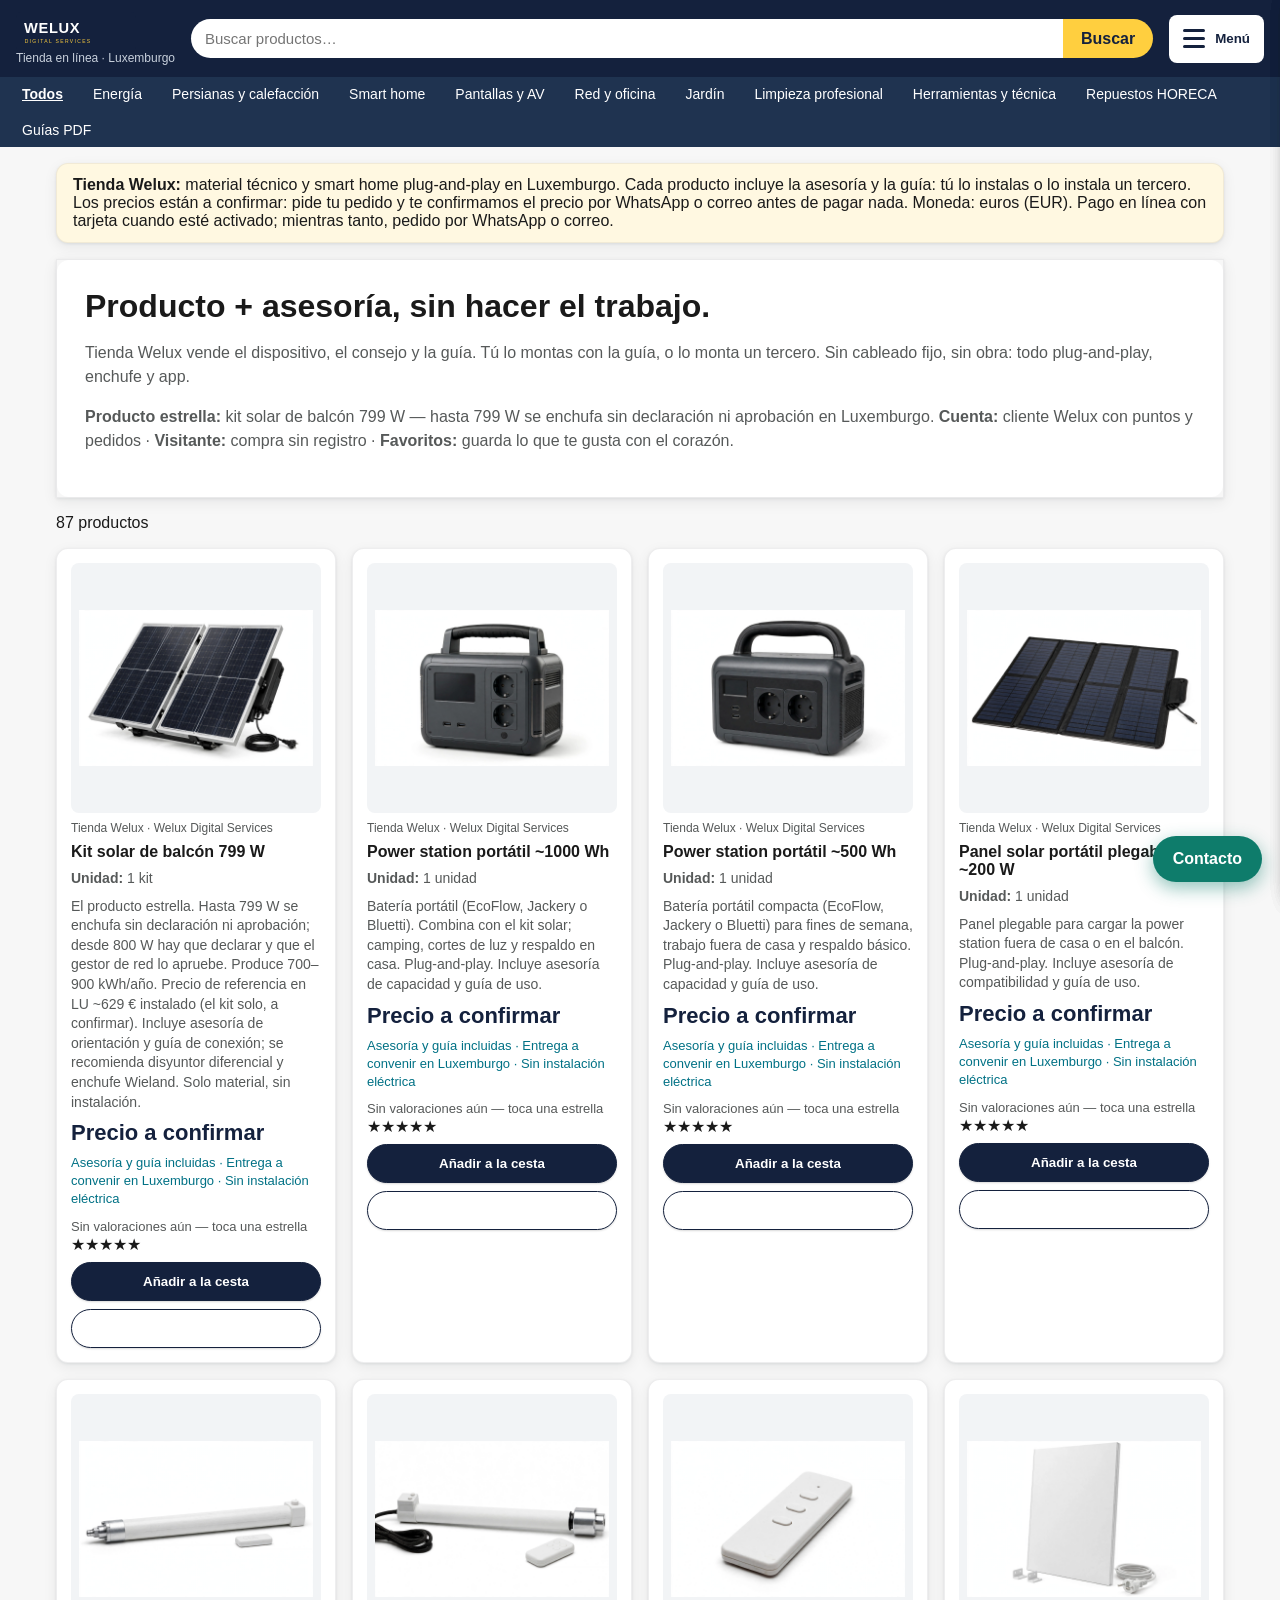
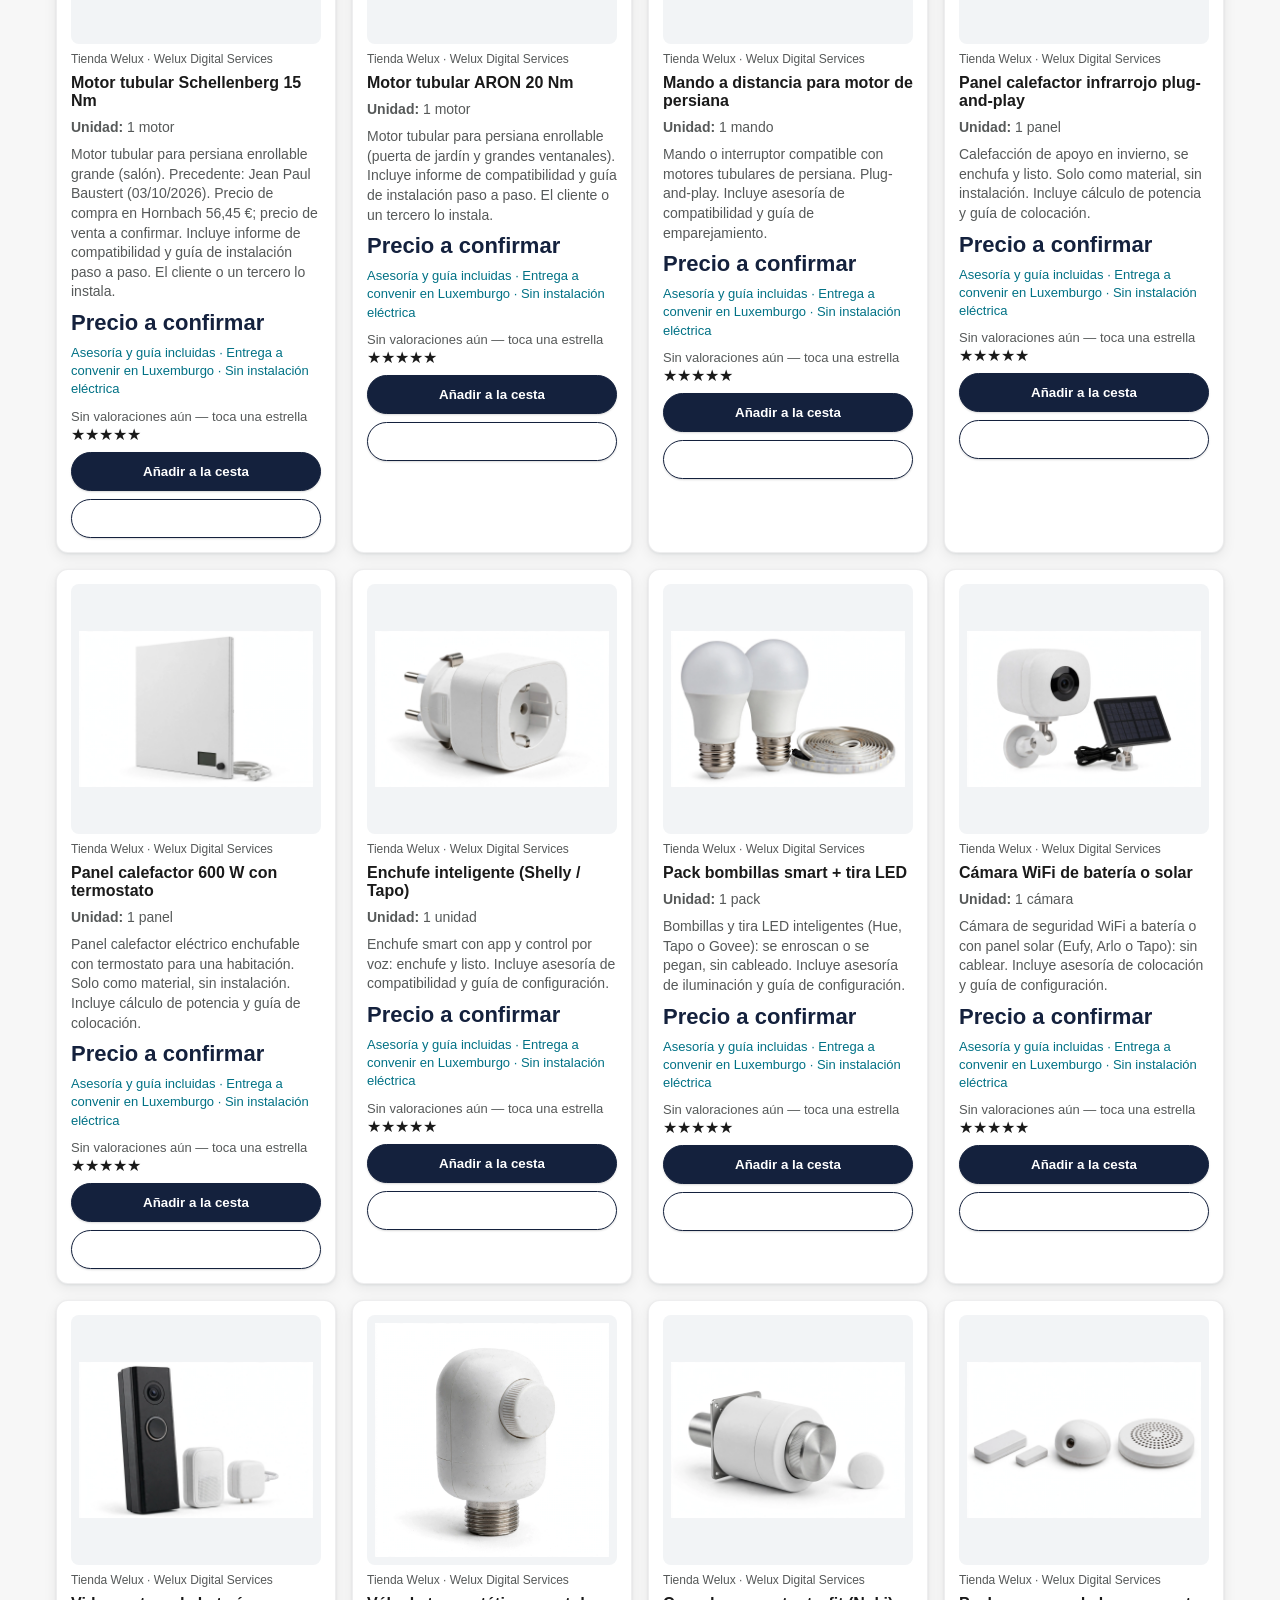
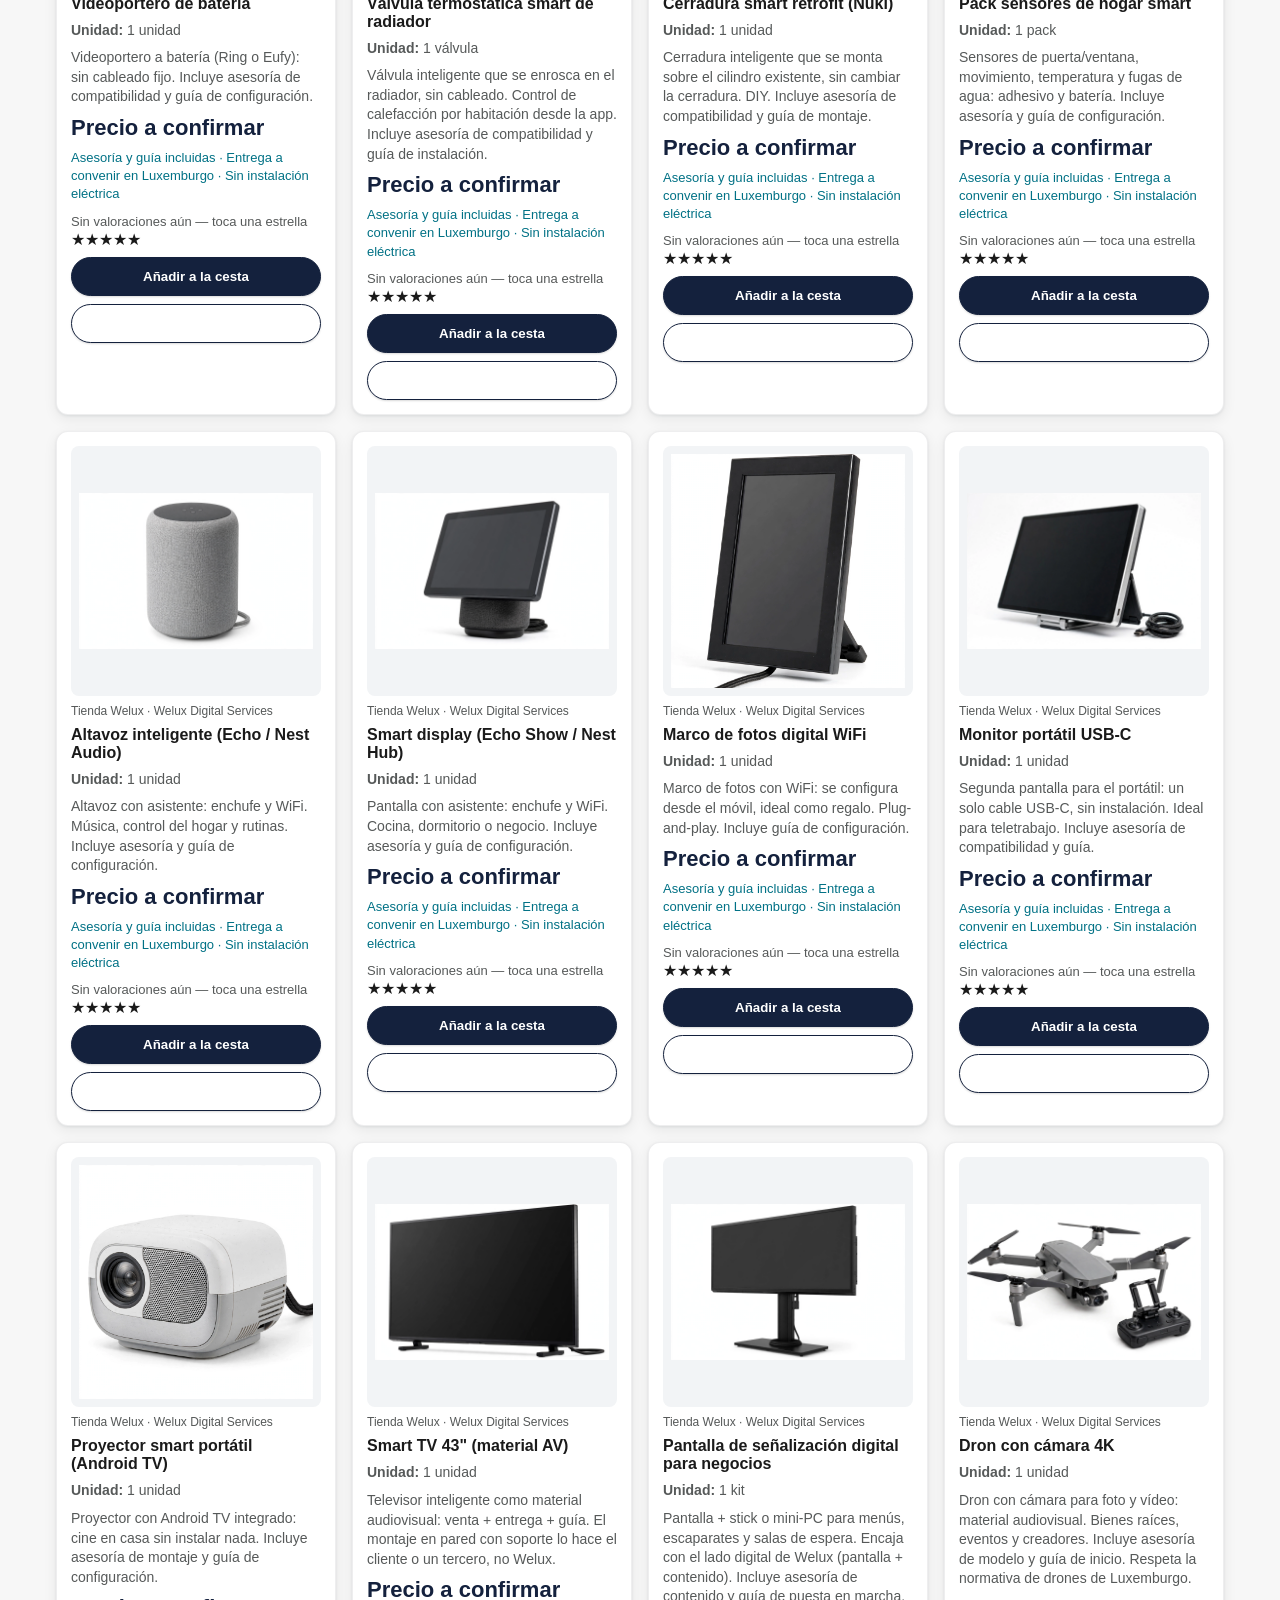
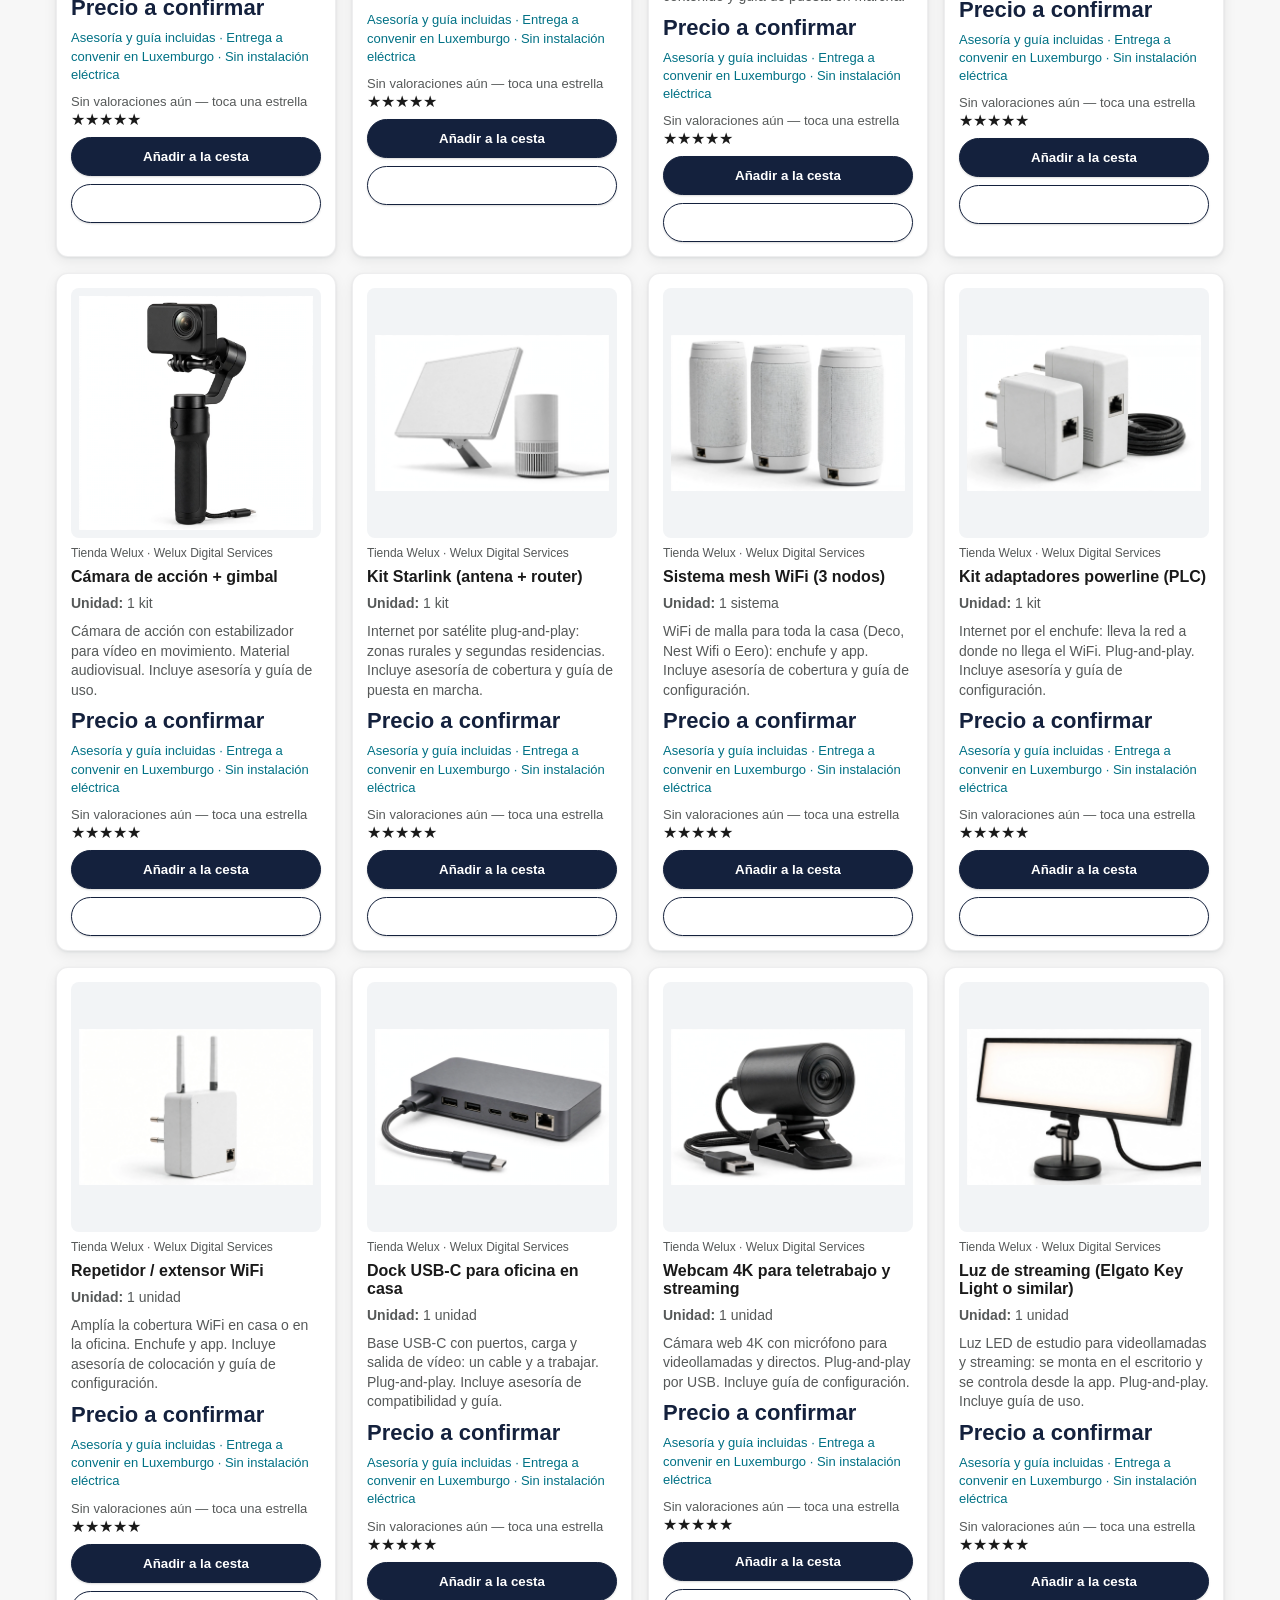
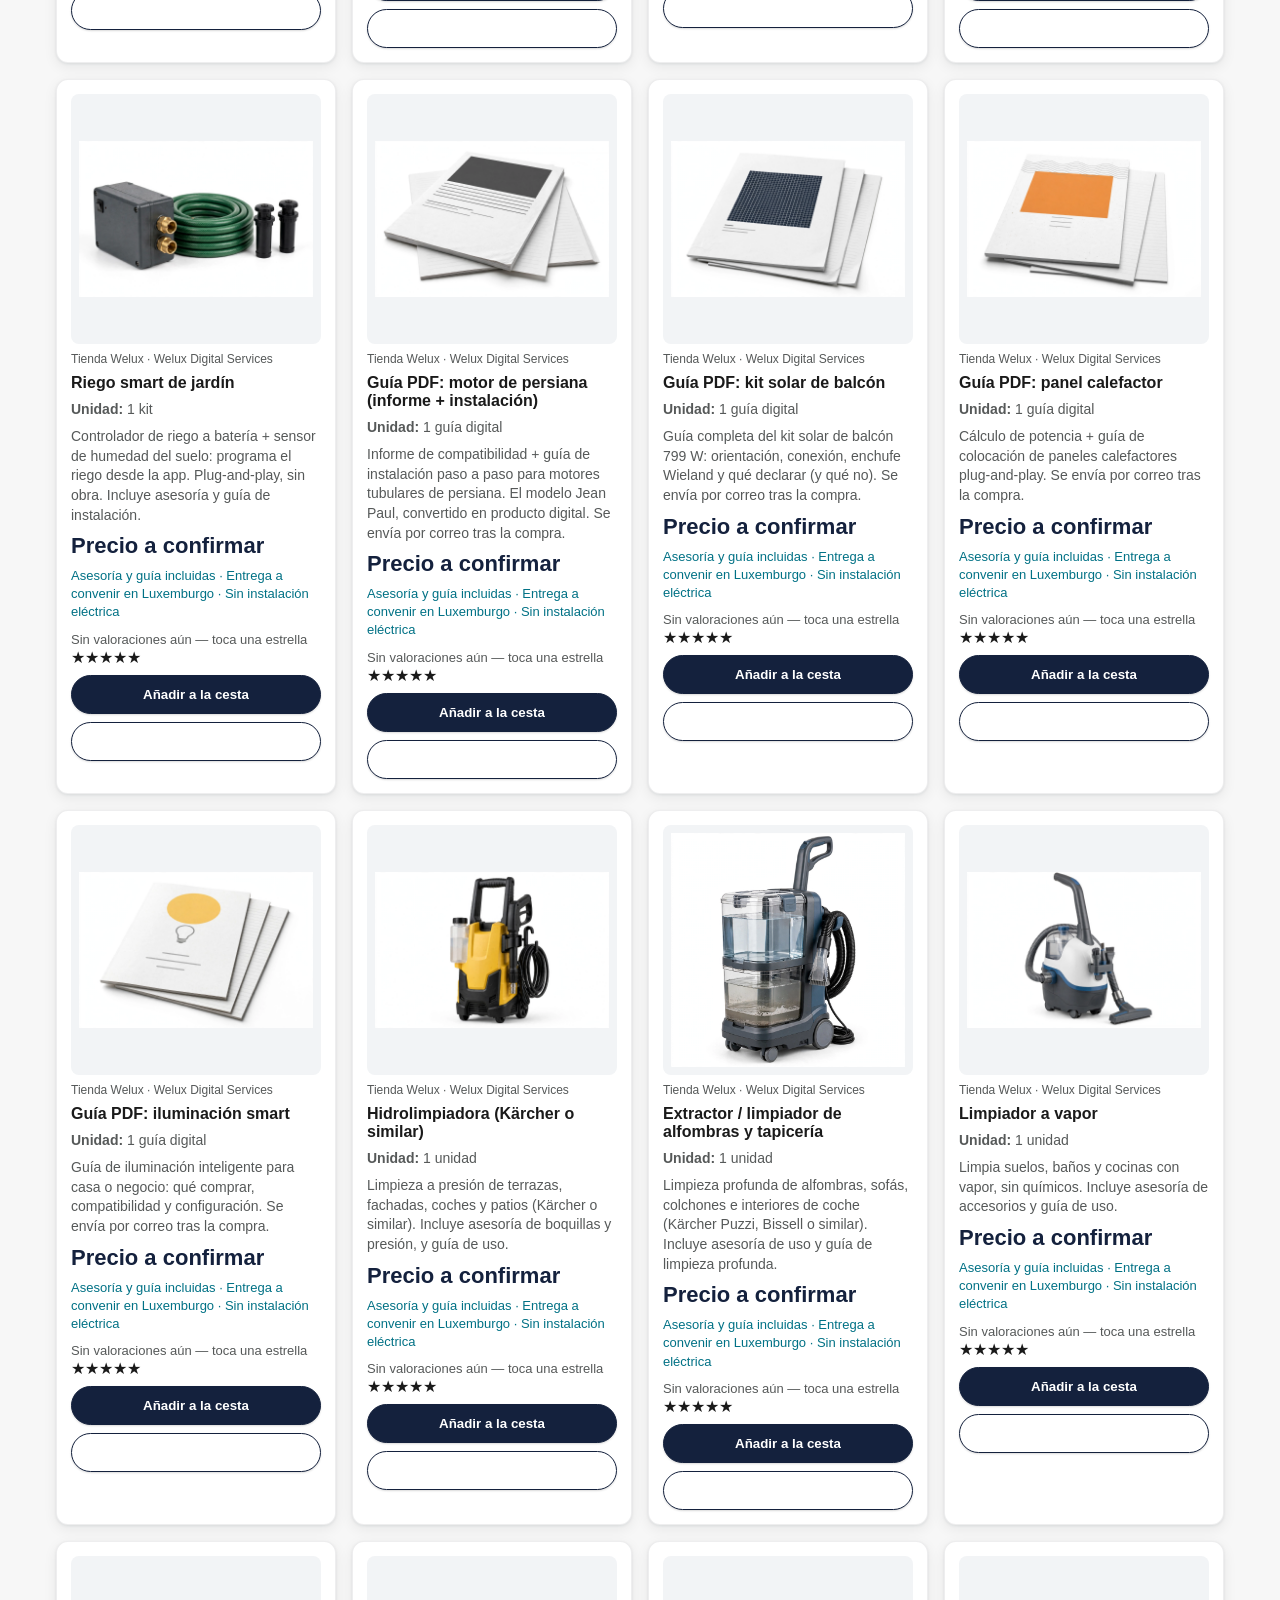
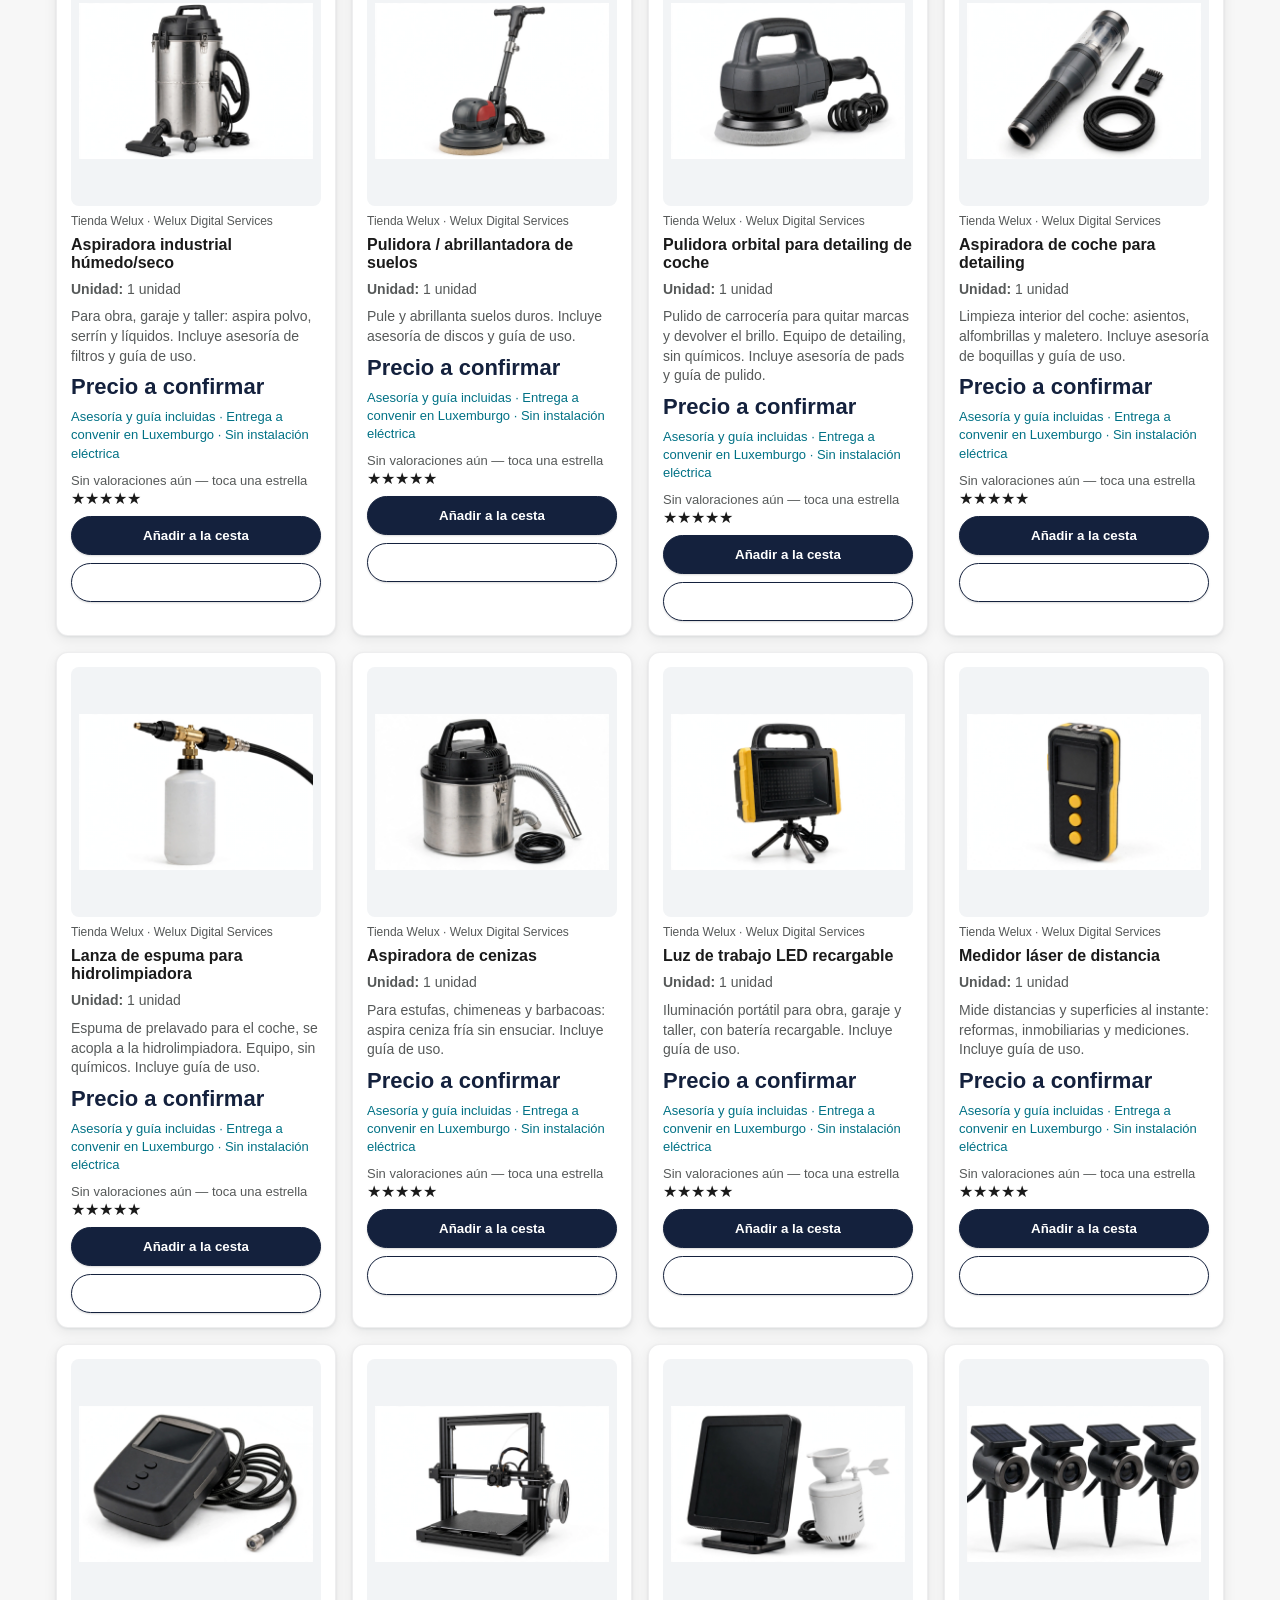
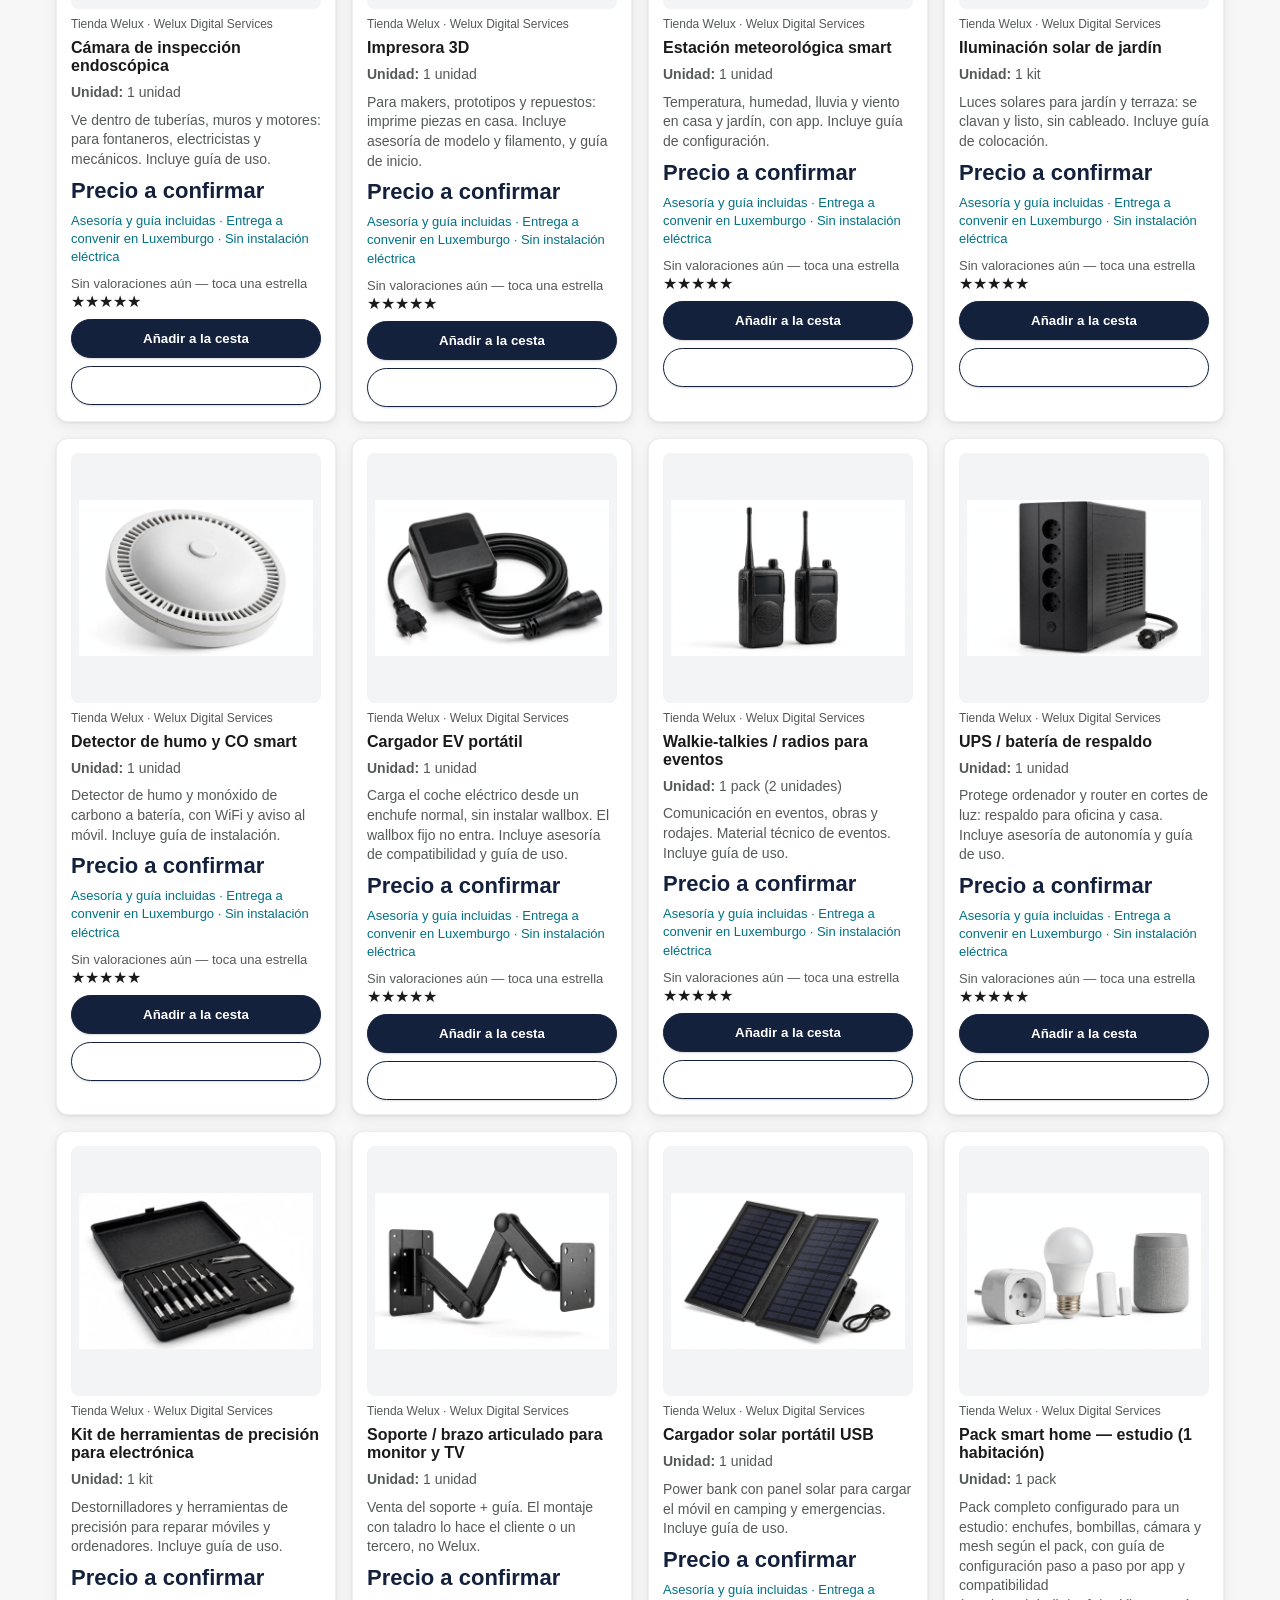
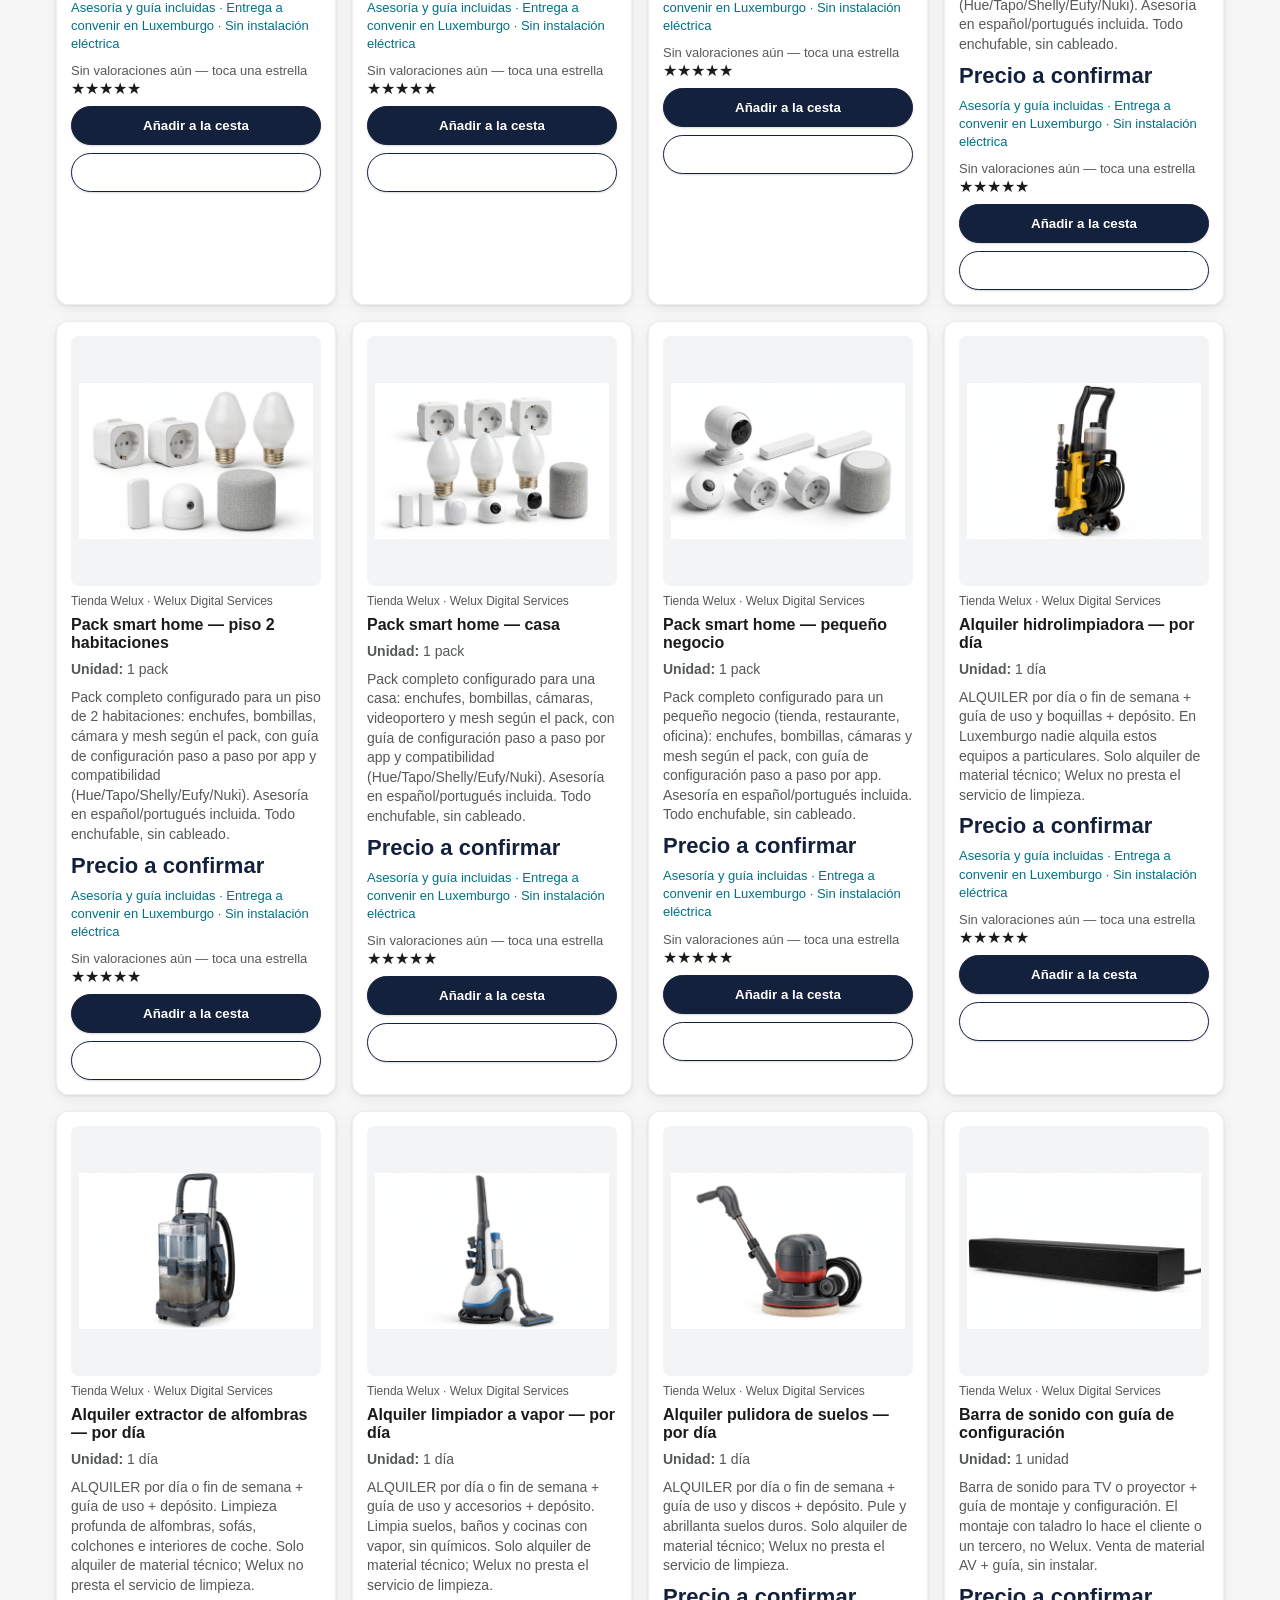
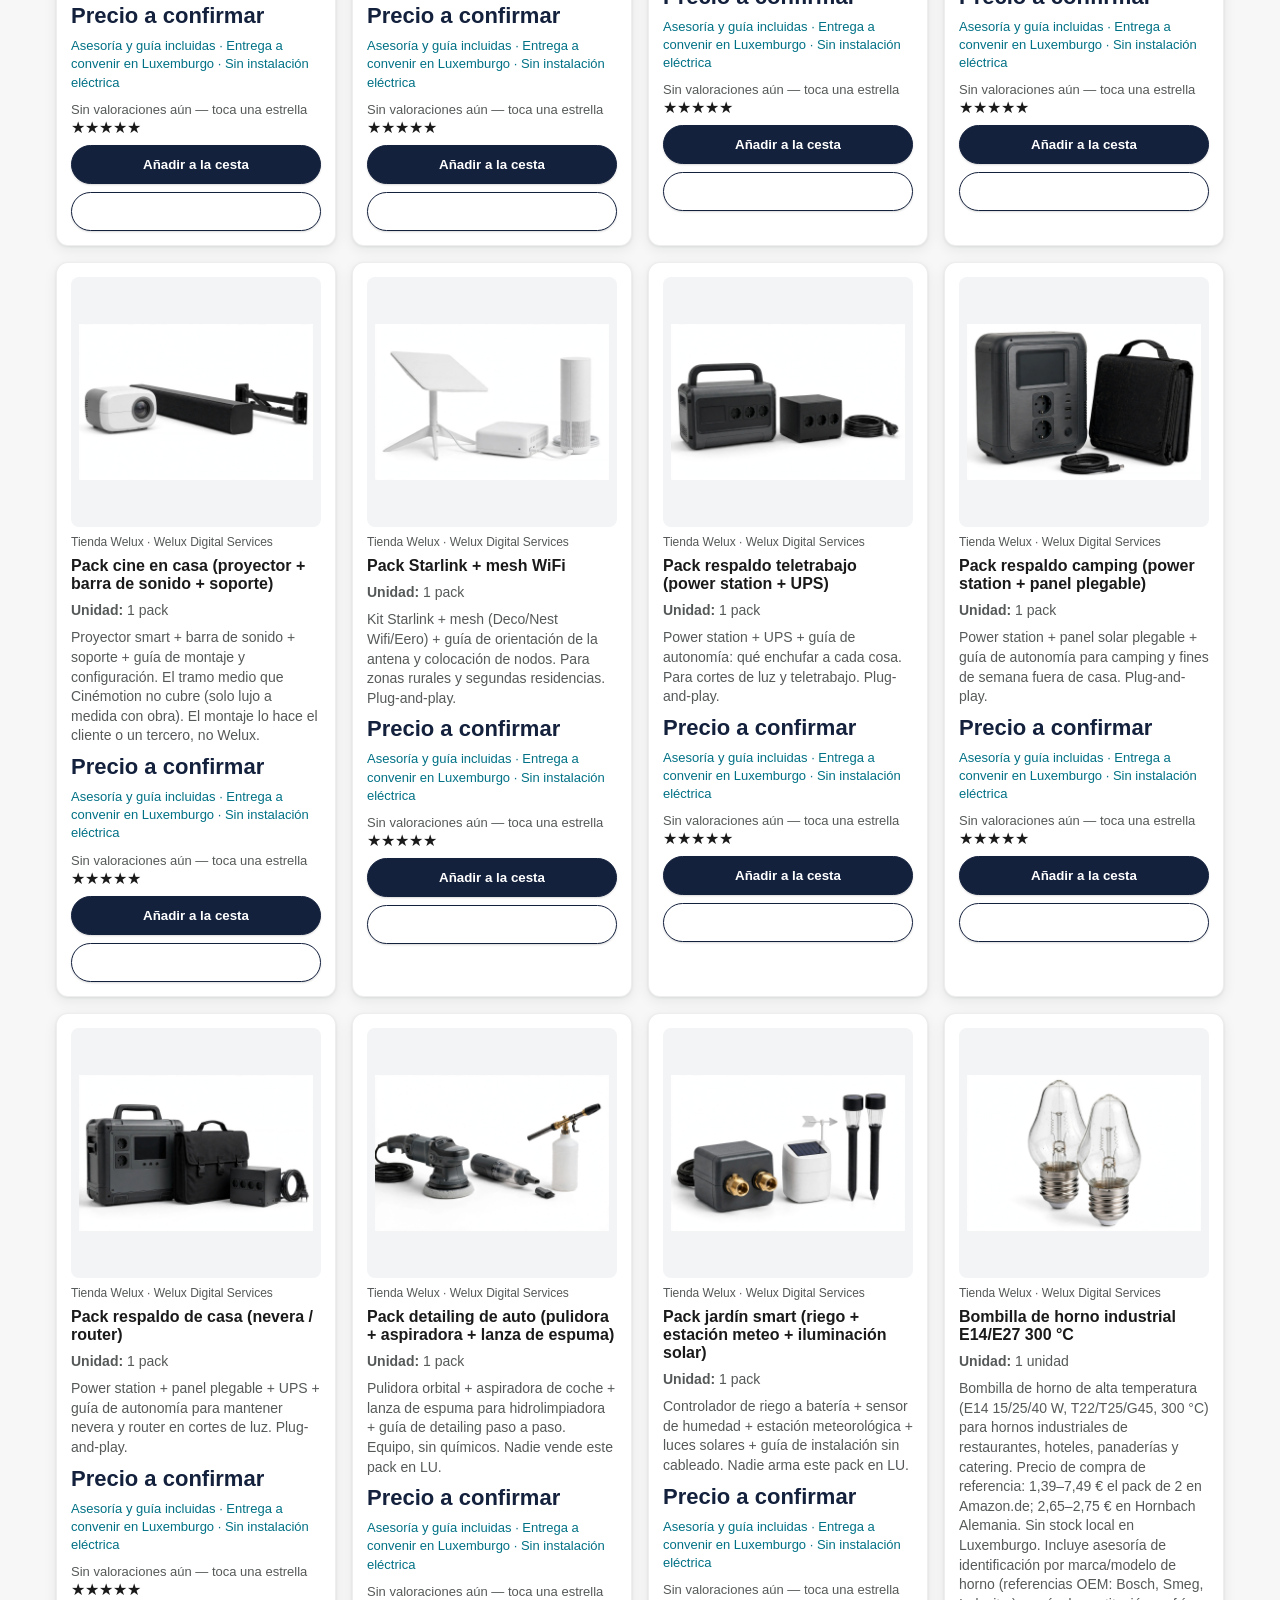
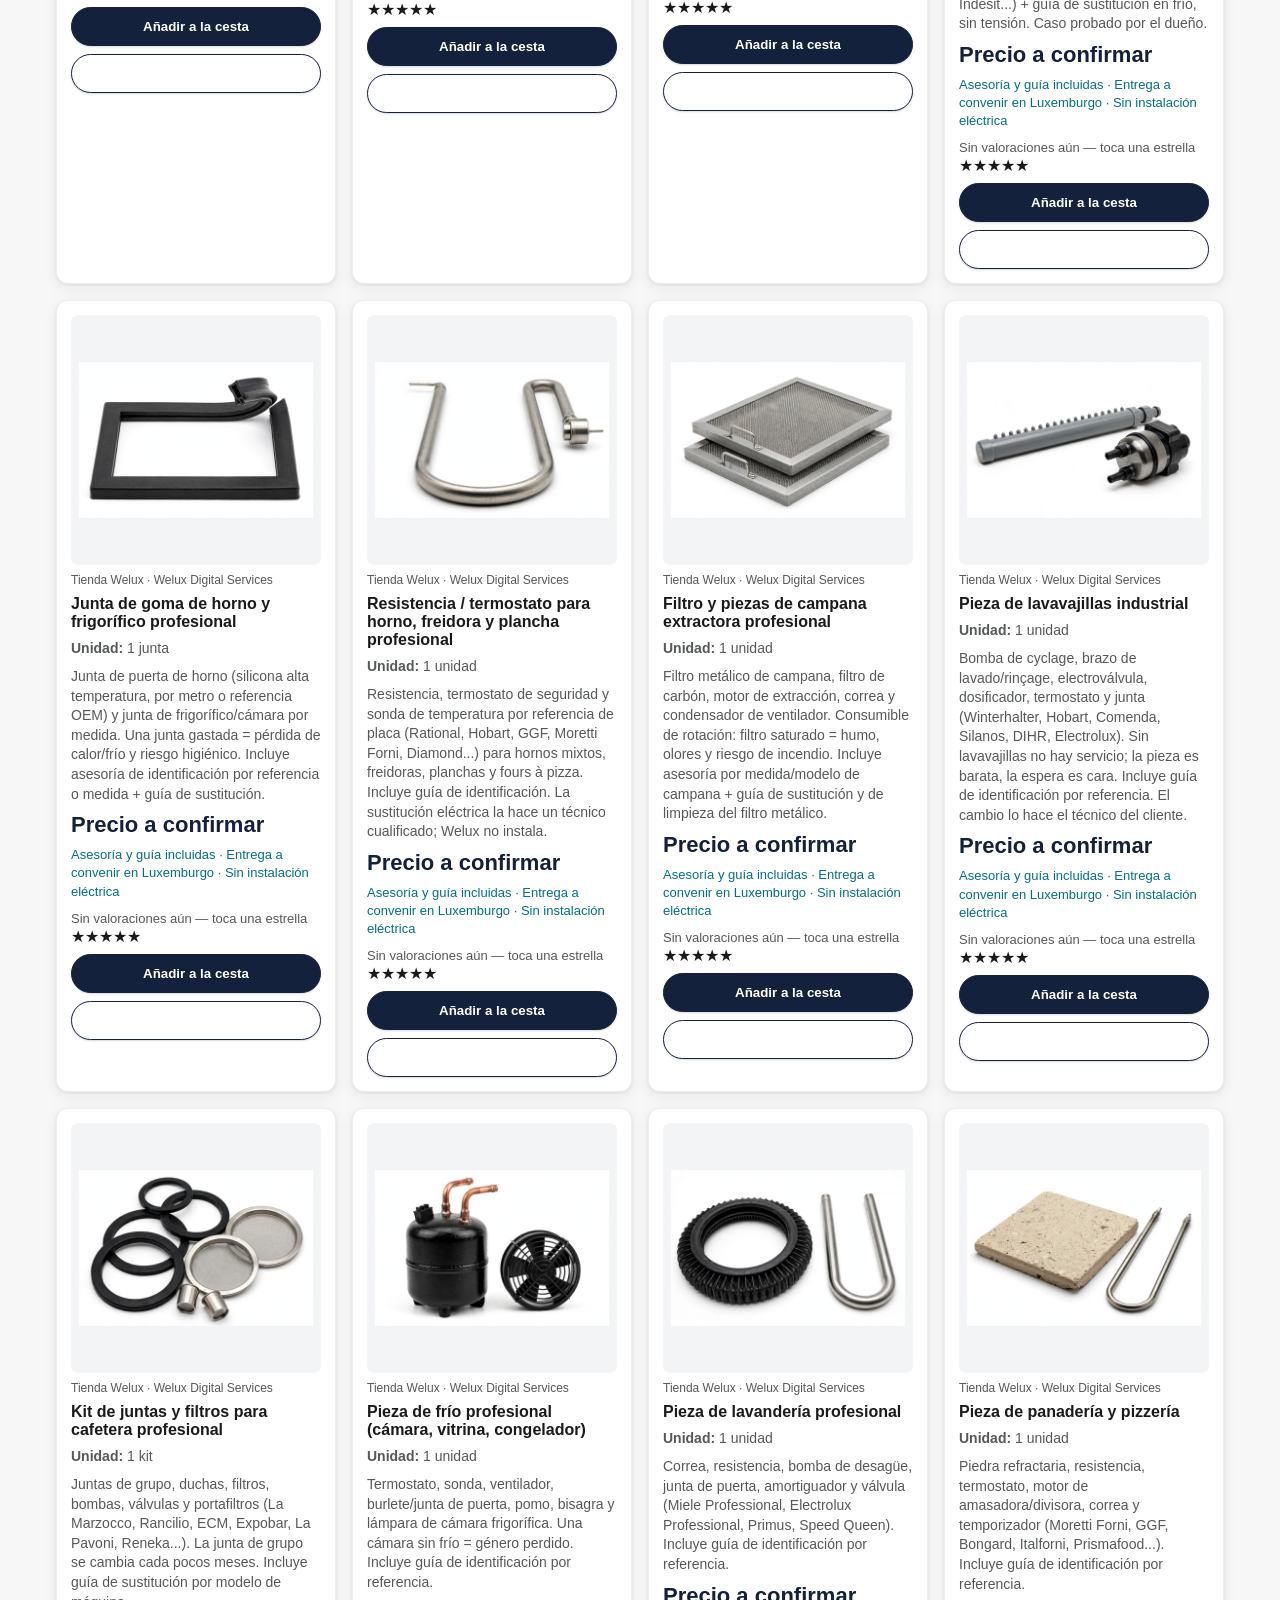
==== commit d3190ee5: "Quita aviso obsoleto de fotos pendientes (las 87 fotos reales ya estan en vivo)" ====
--- a/index.html
+++ b/index.html
@@ -60,7 +60,6 @@
     </div>
   </div>
   <p id="count"></p>
-  <p style="font-size:13px;color:#565959;margin:4px 0 10px">Las imágenes de los productos son ilustrativas y de referencia: las fotos reales de cada producto están pendientes.</p>
   <div class="grid" id="grid"></div>
   <section class="info">
     <h2>Cómo comprar aquí</h2>
@@ -103,7 +102,6 @@
 <footer>
   <p>Tienda Welux · Welux Digital Services SARL-S · Luxemburgo</p>
   <p>Contacto: <a href="mailto:info@weluxhub.com">info@weluxhub.com</a></p>
-  <p>Las imágenes de los productos son ilustrativas y de referencia: las fotos reales de cada producto están pendientes.</p>
 </footer>
 <script src="app.js"></script>
 </body>
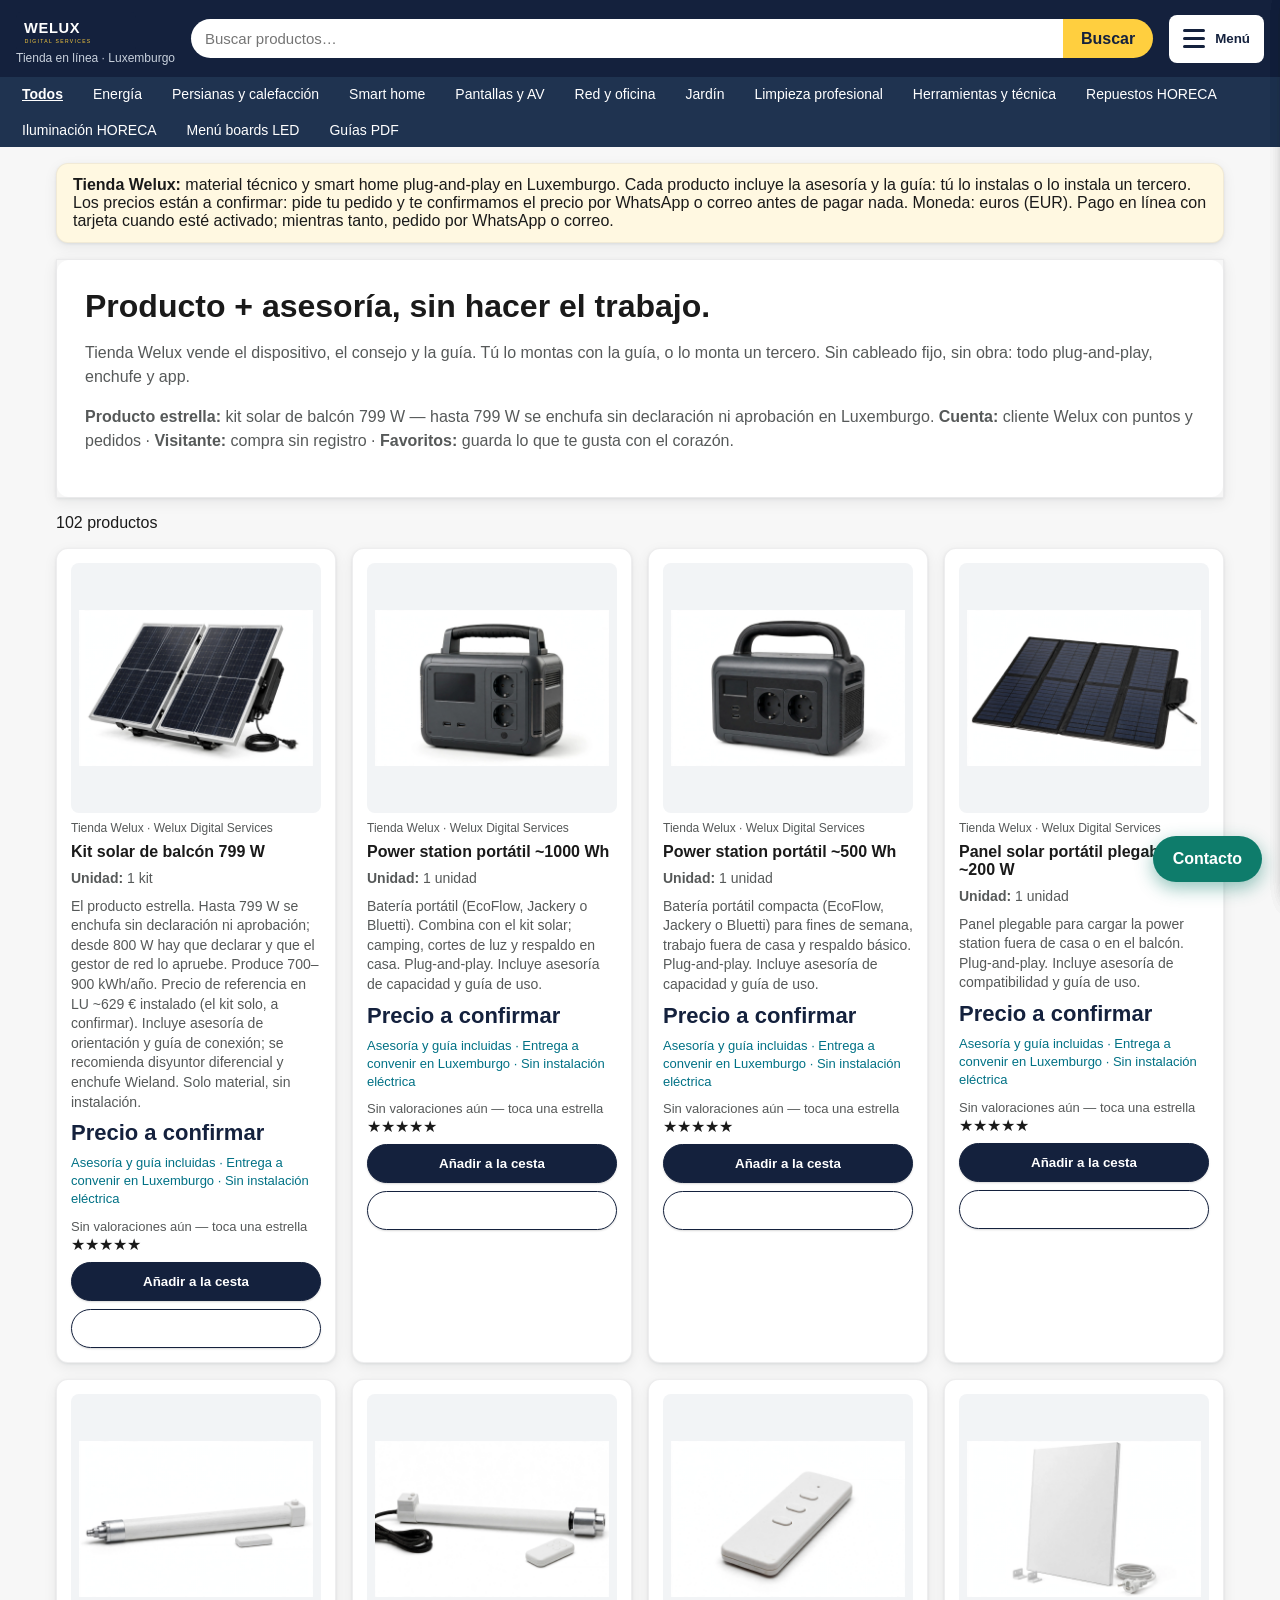
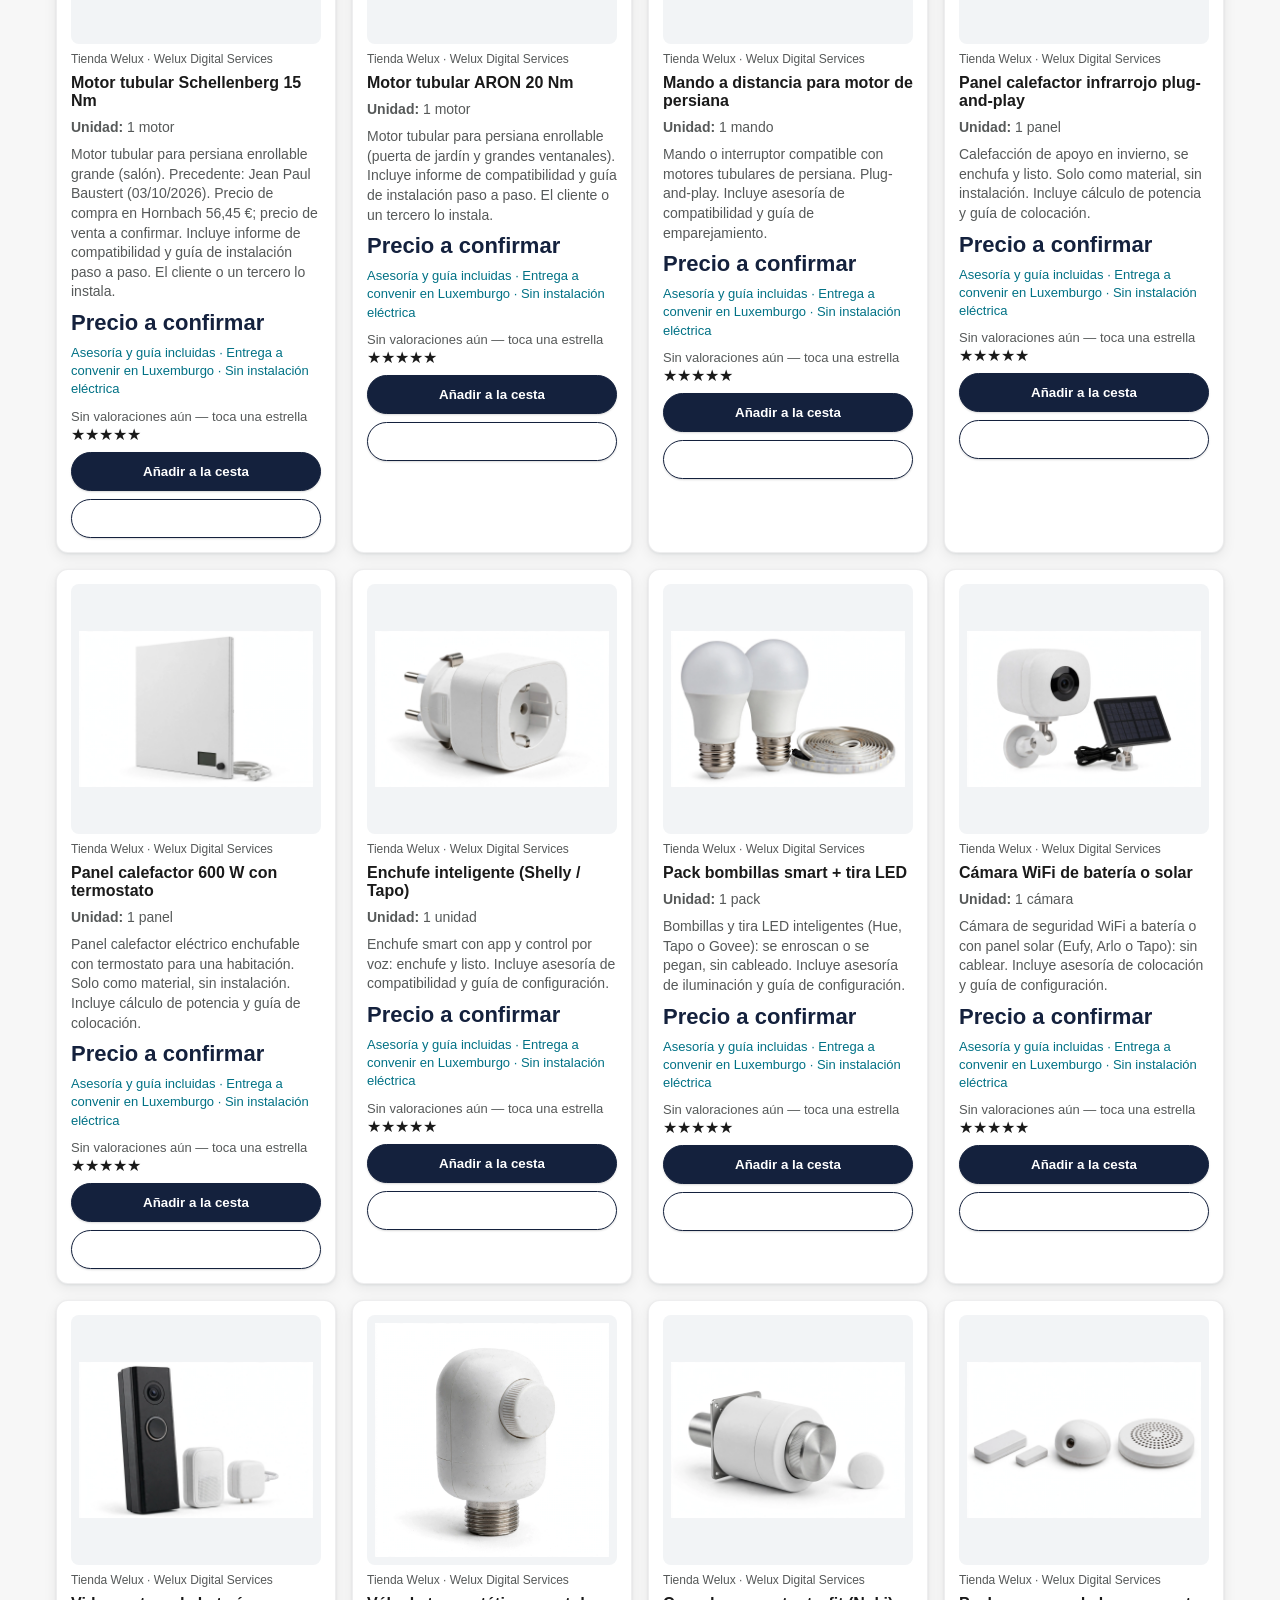
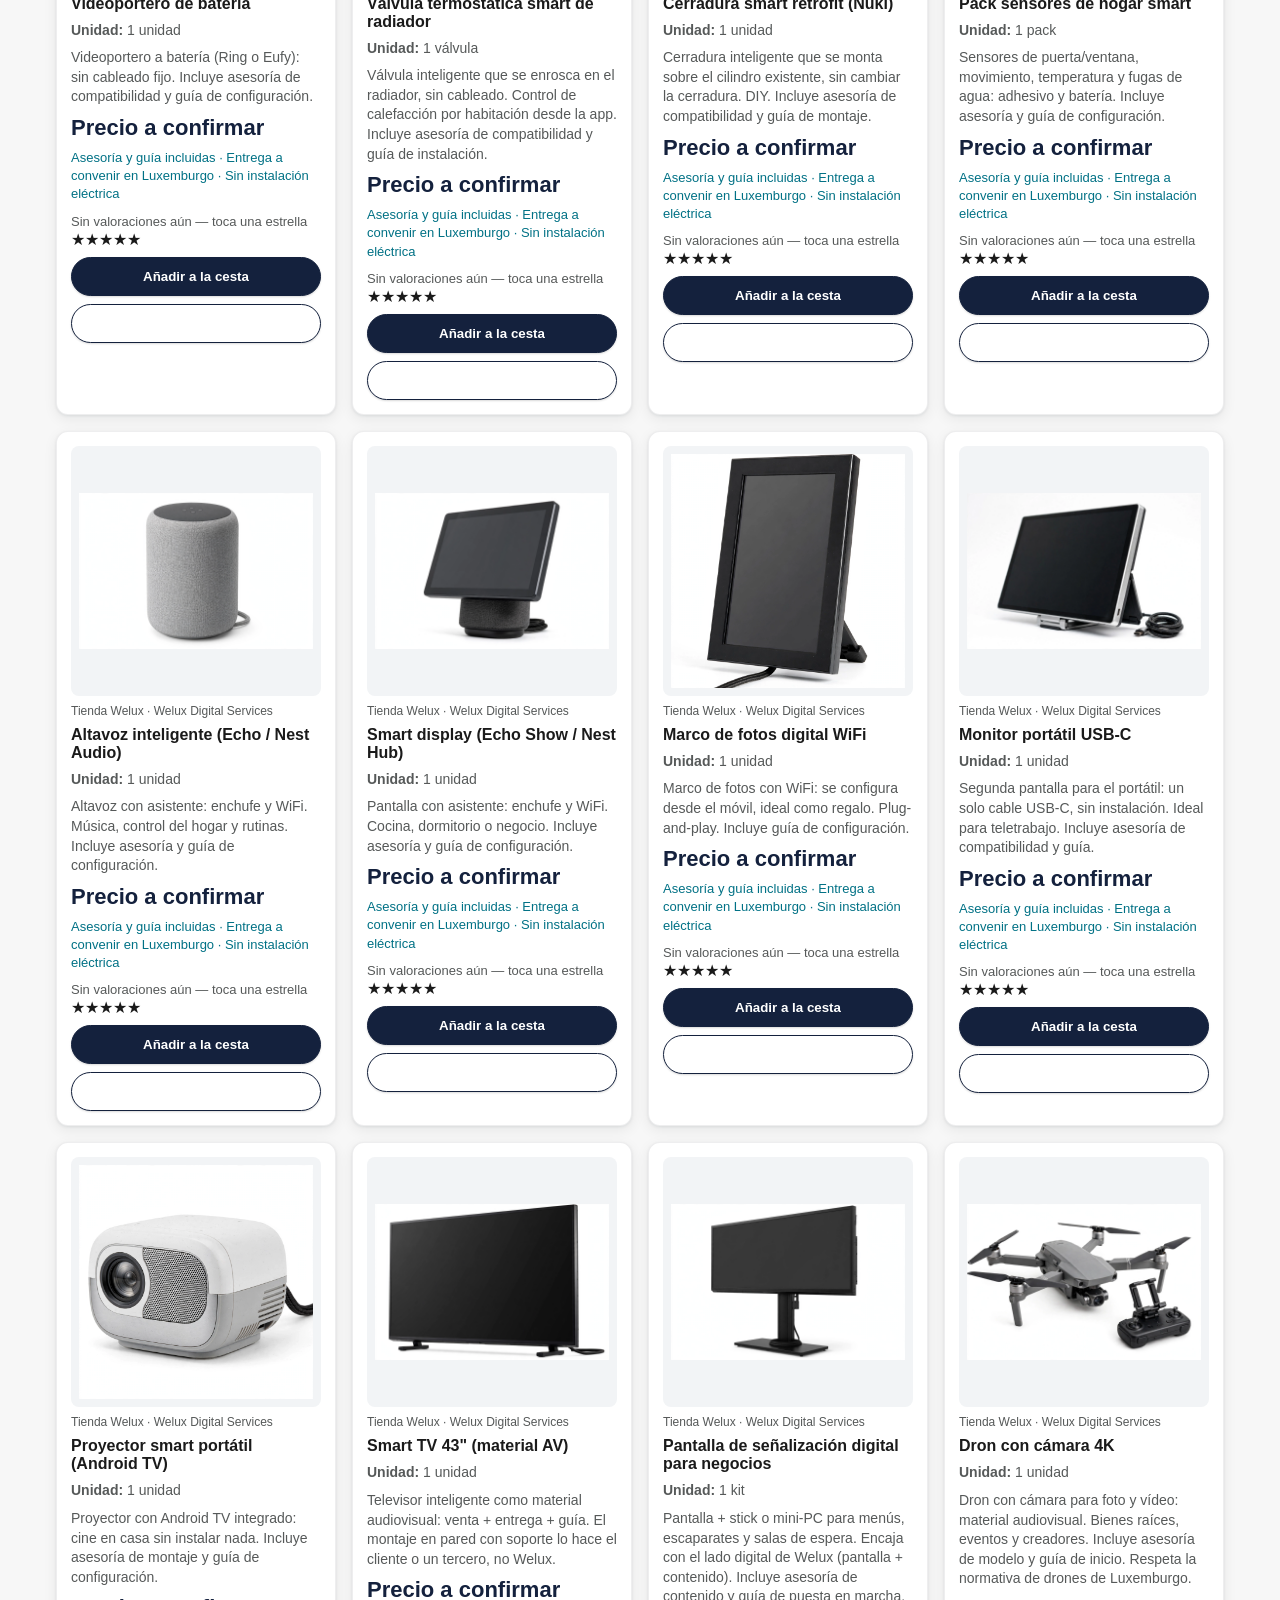
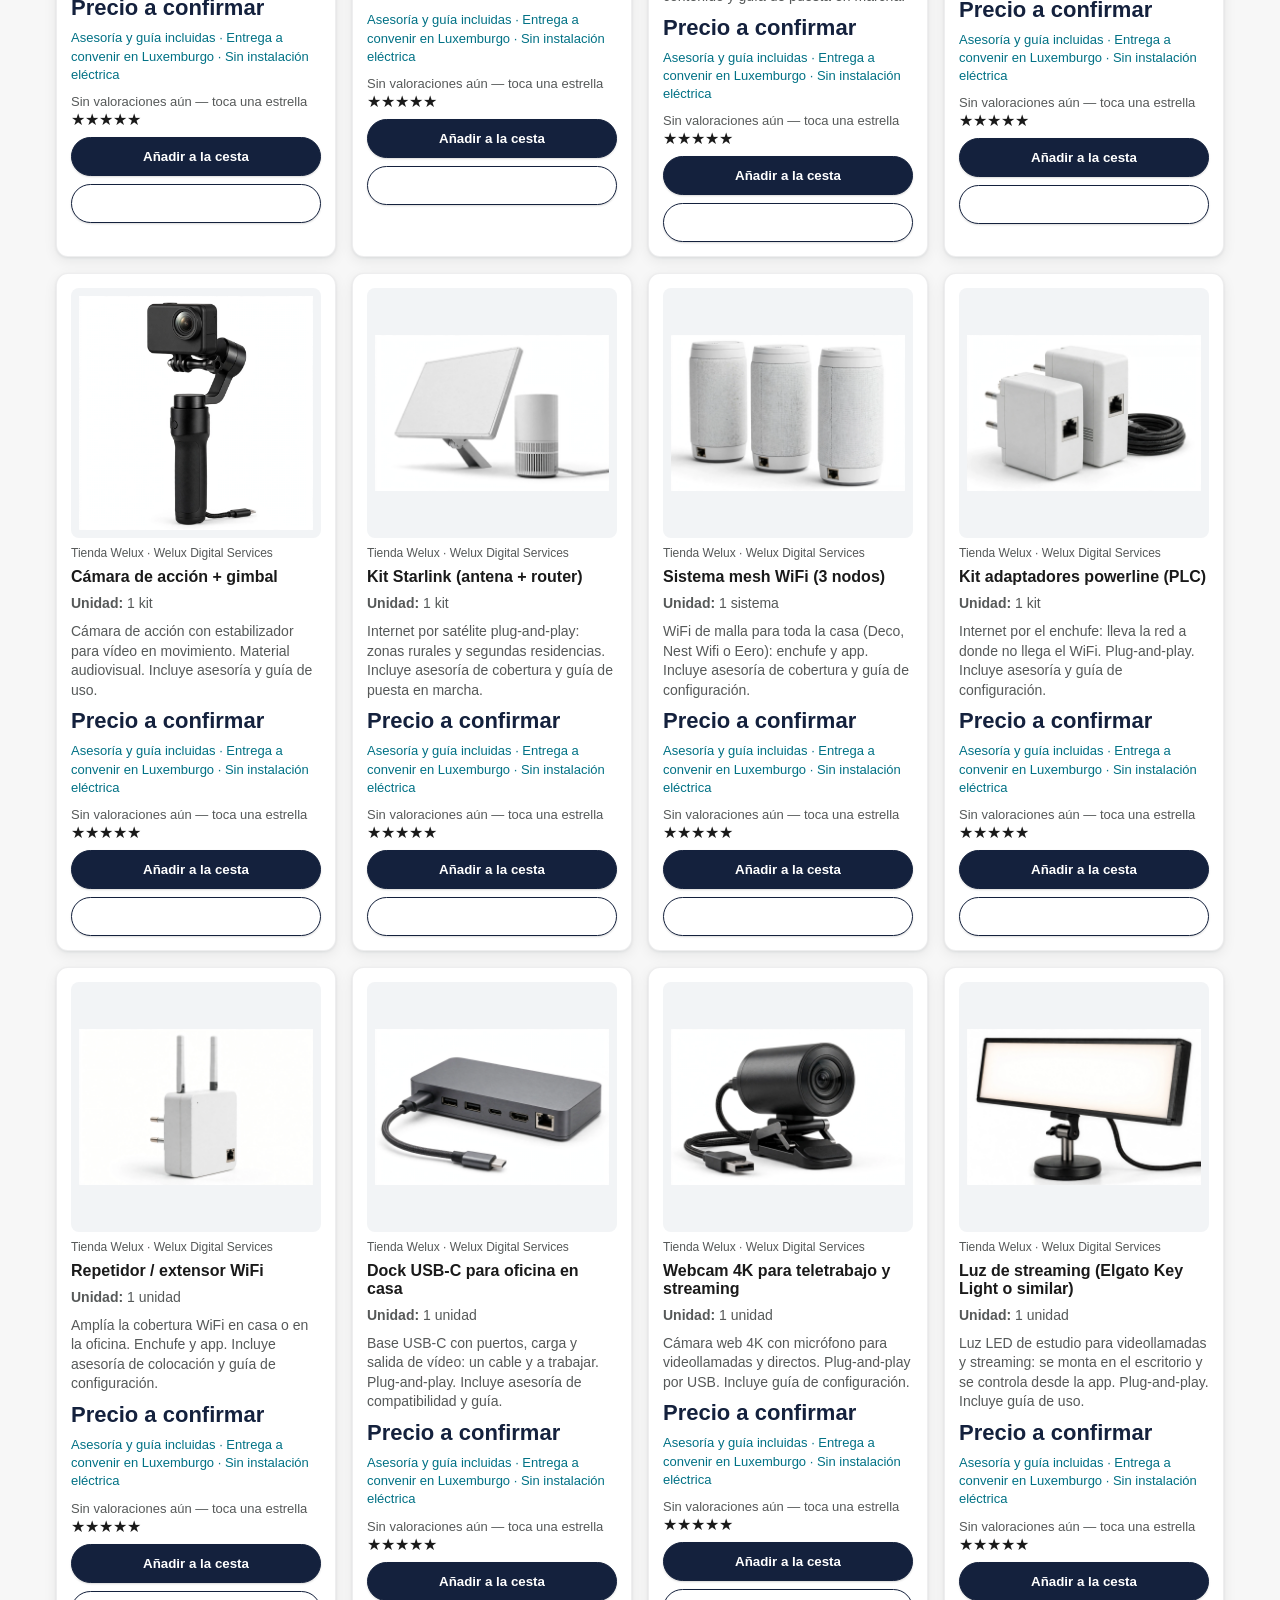
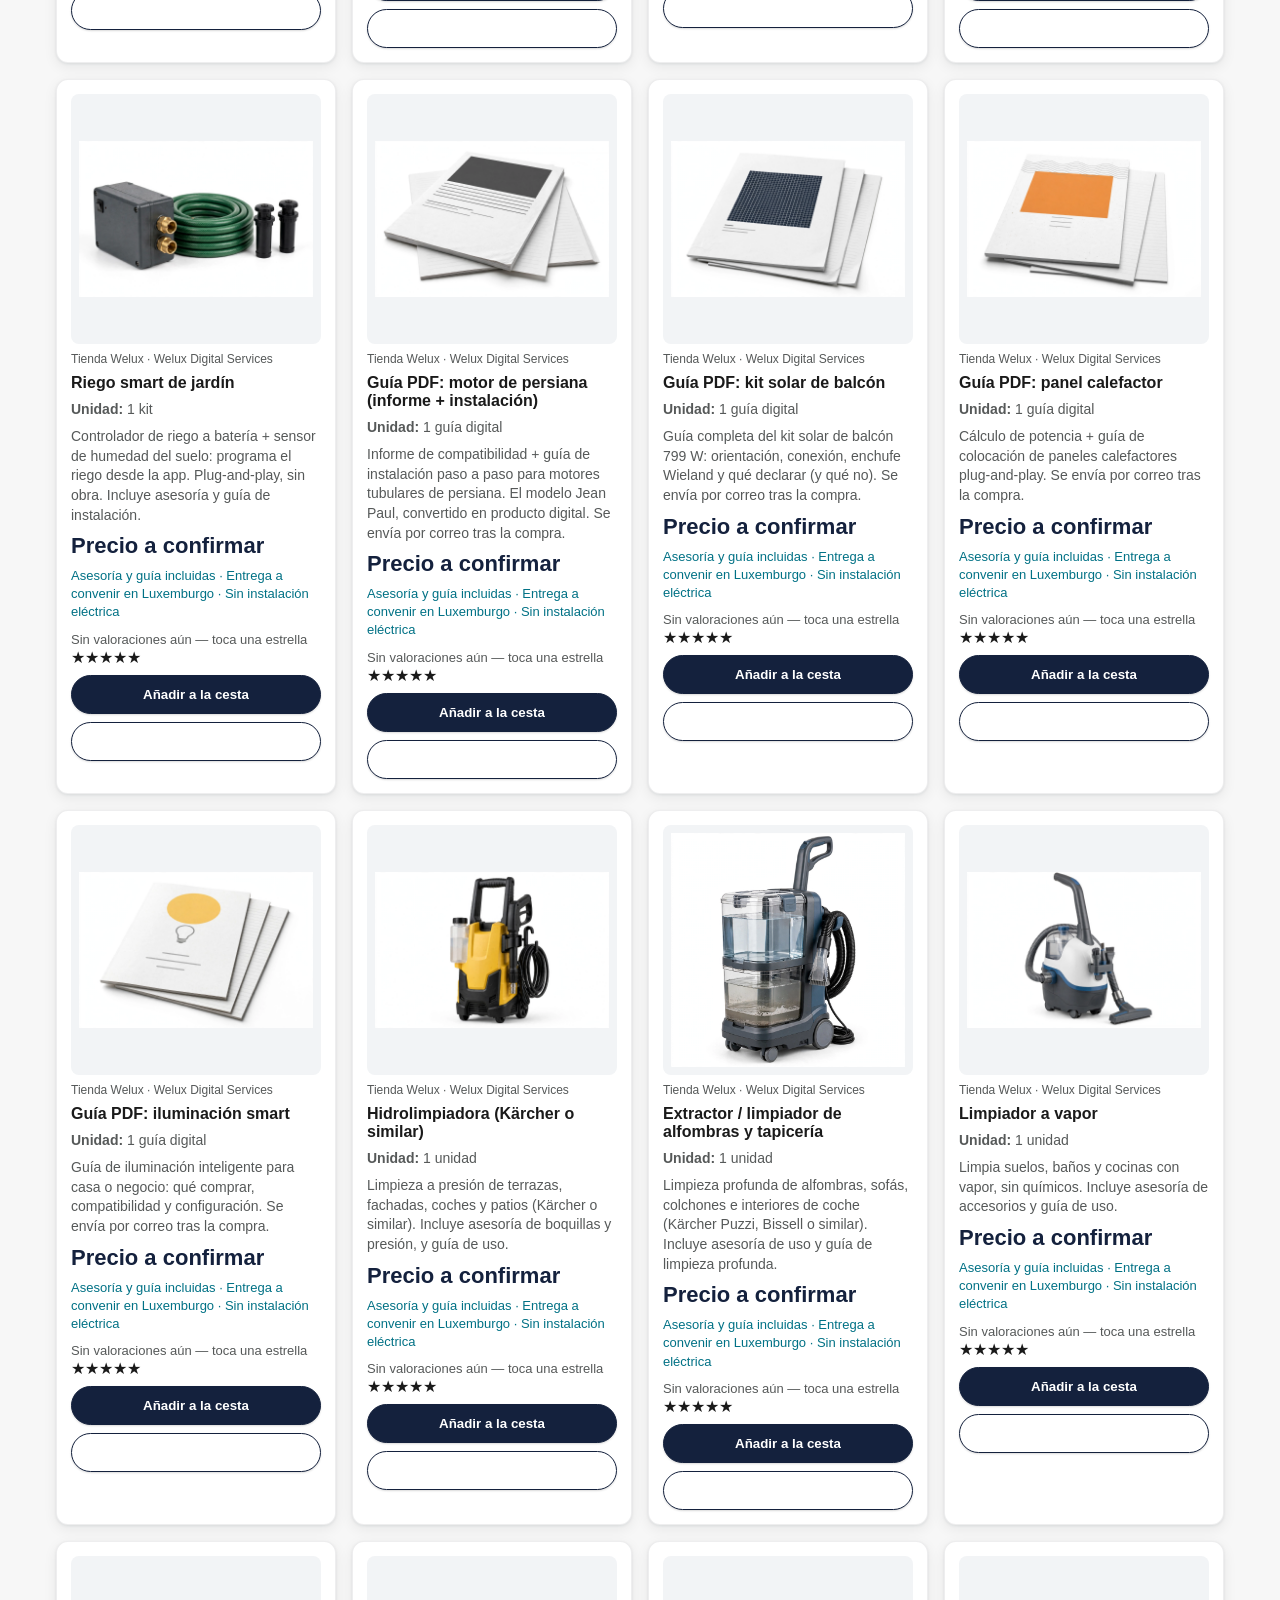
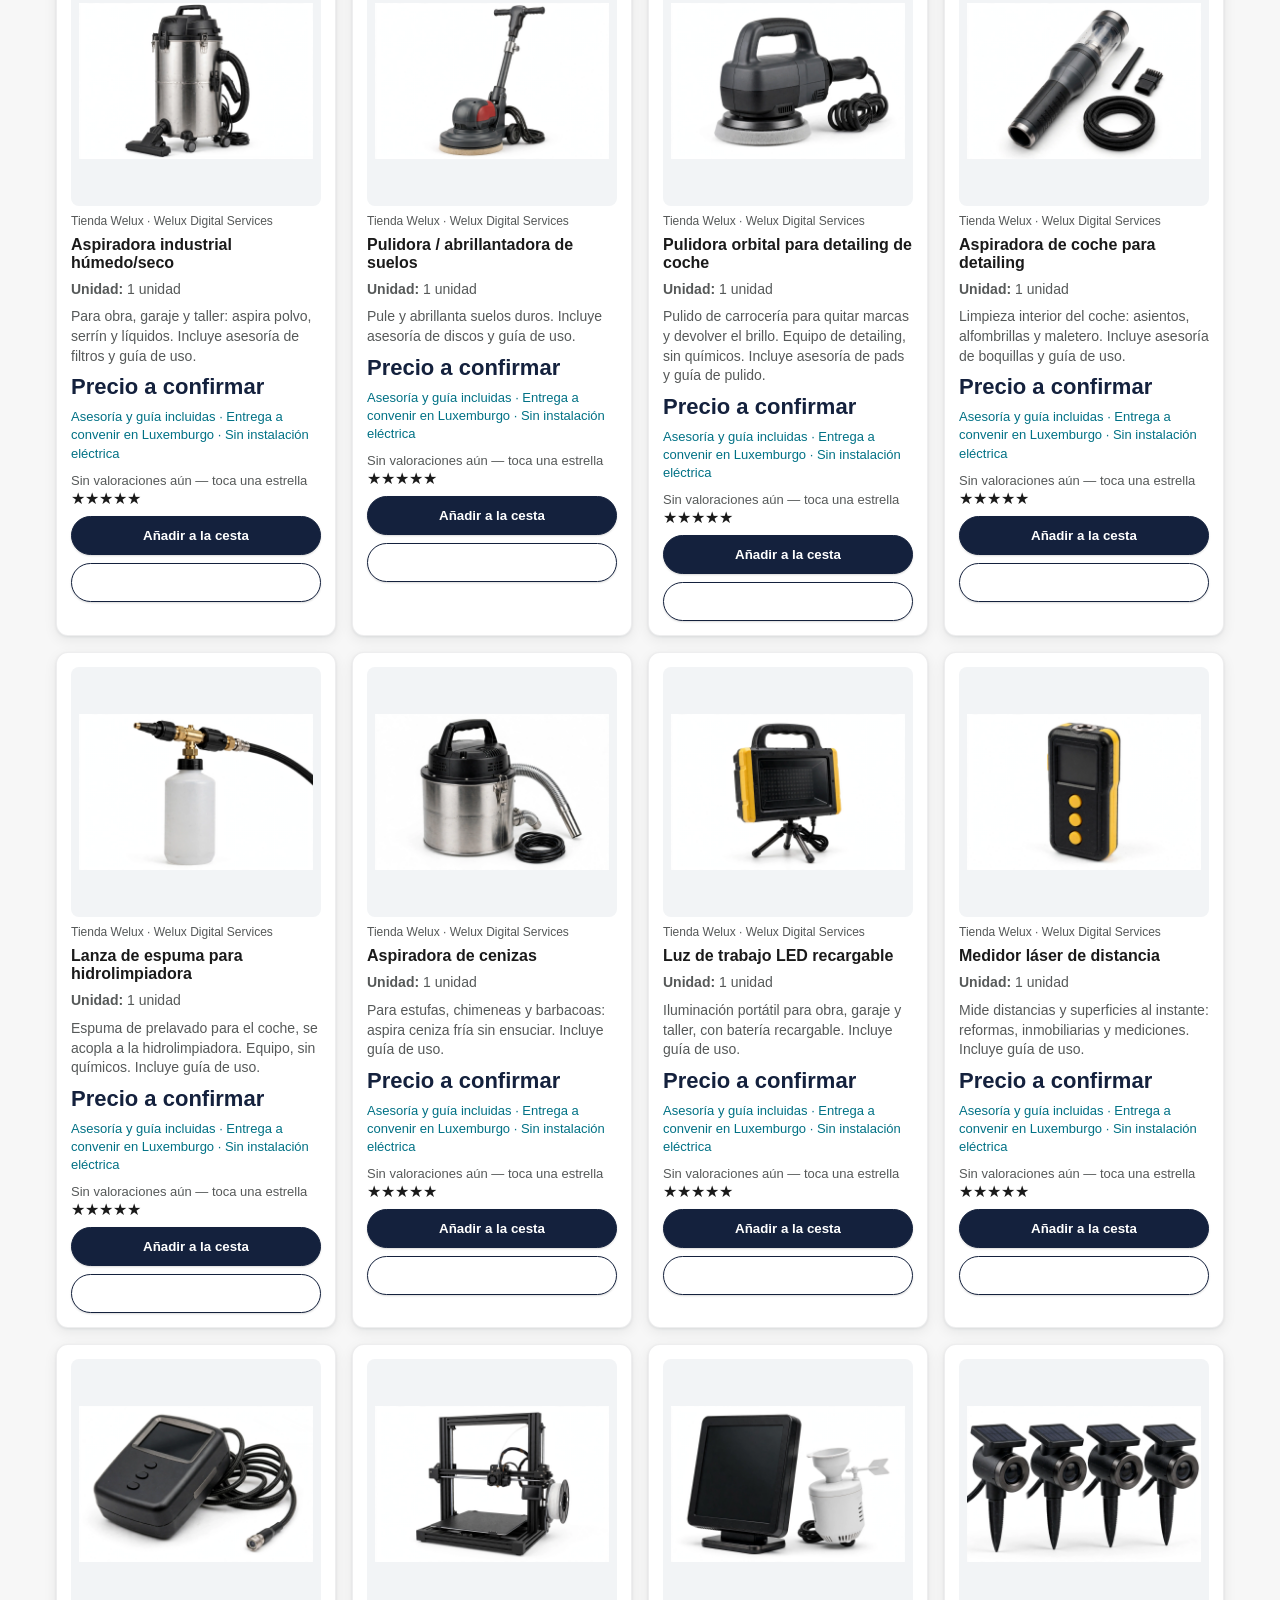
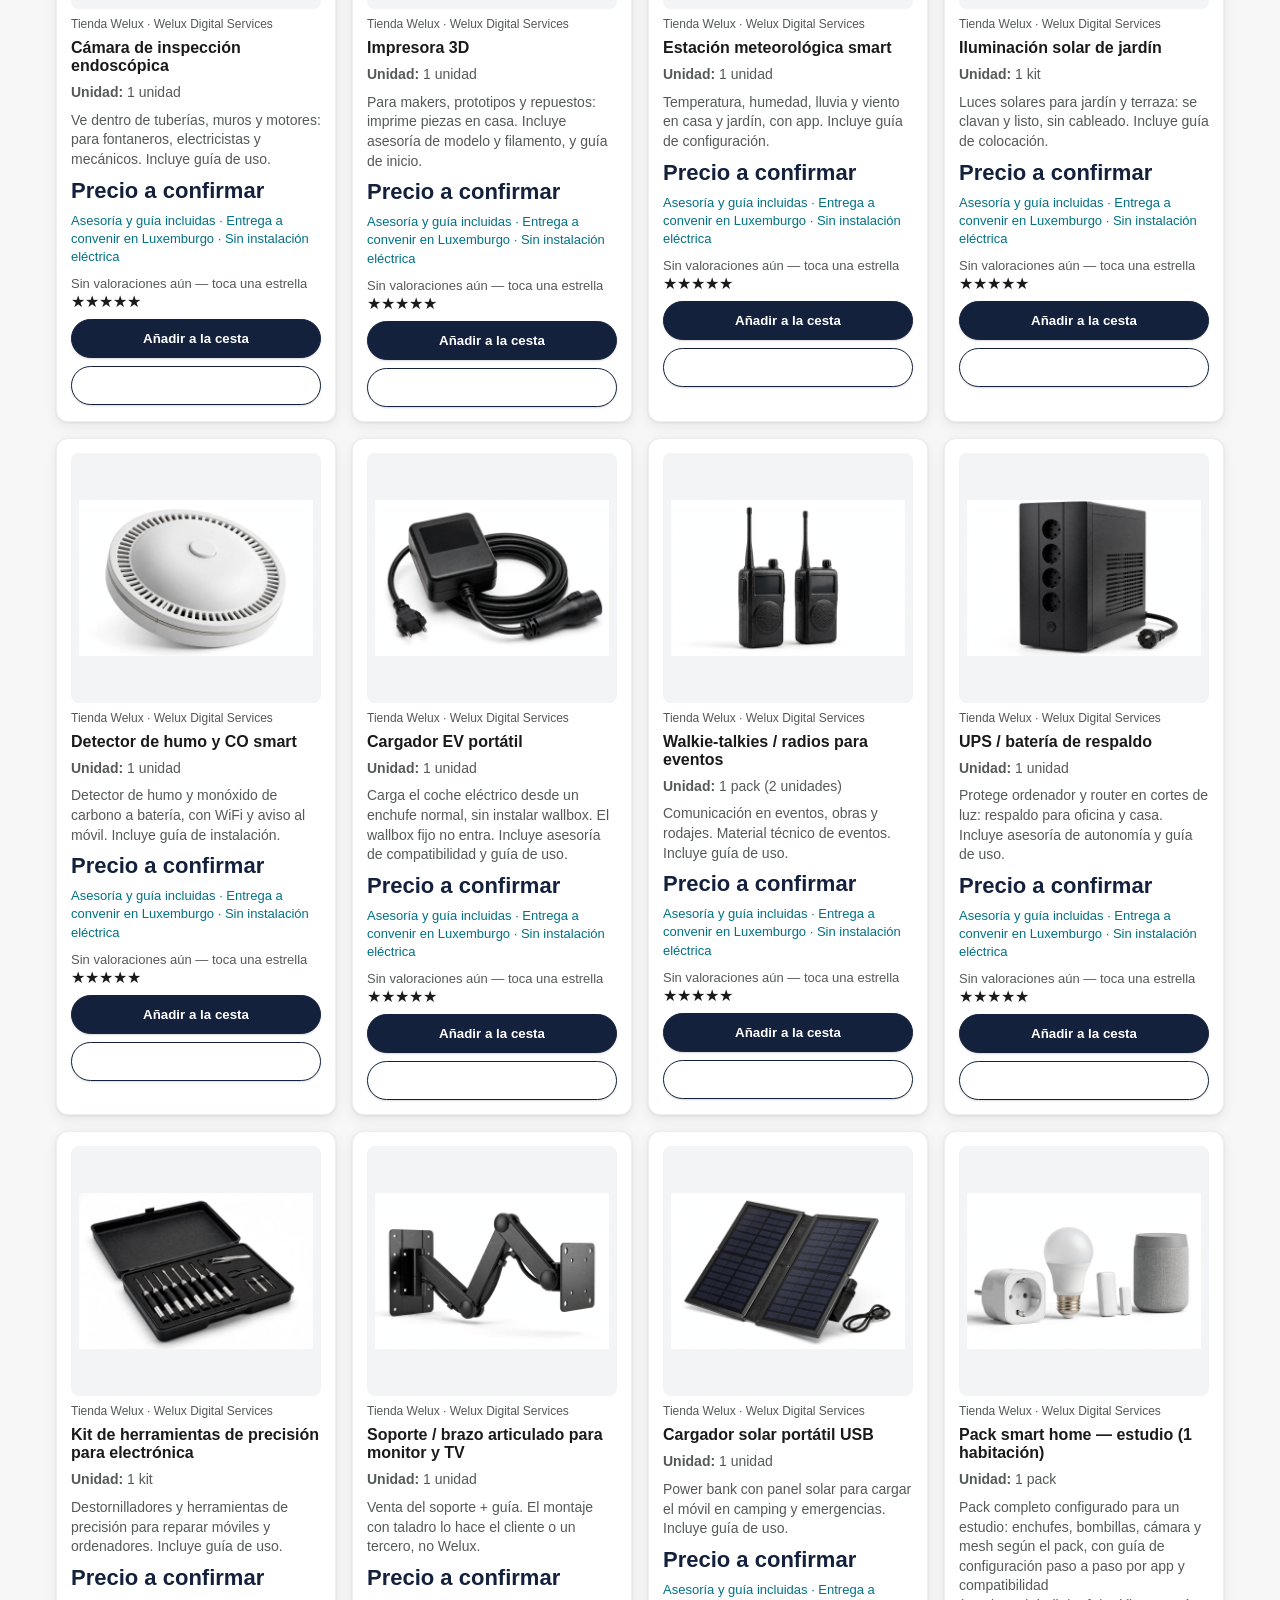
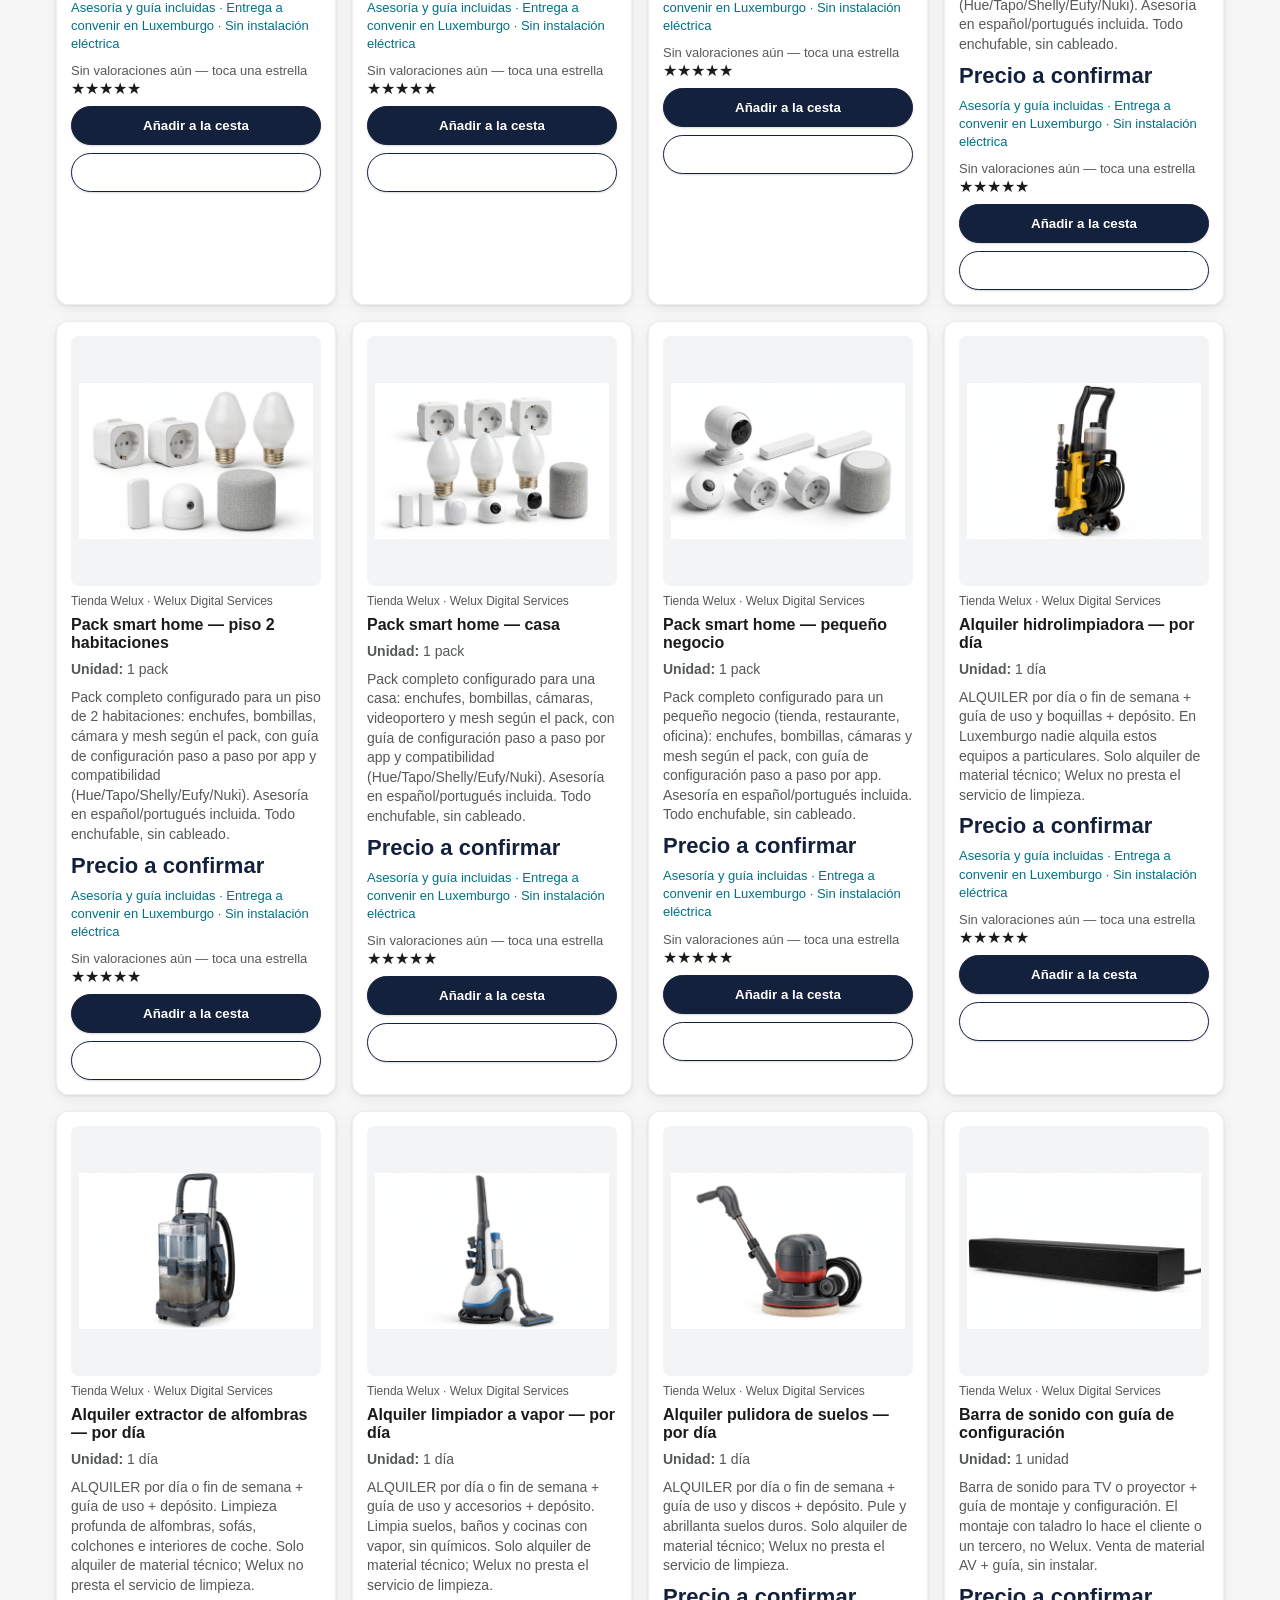
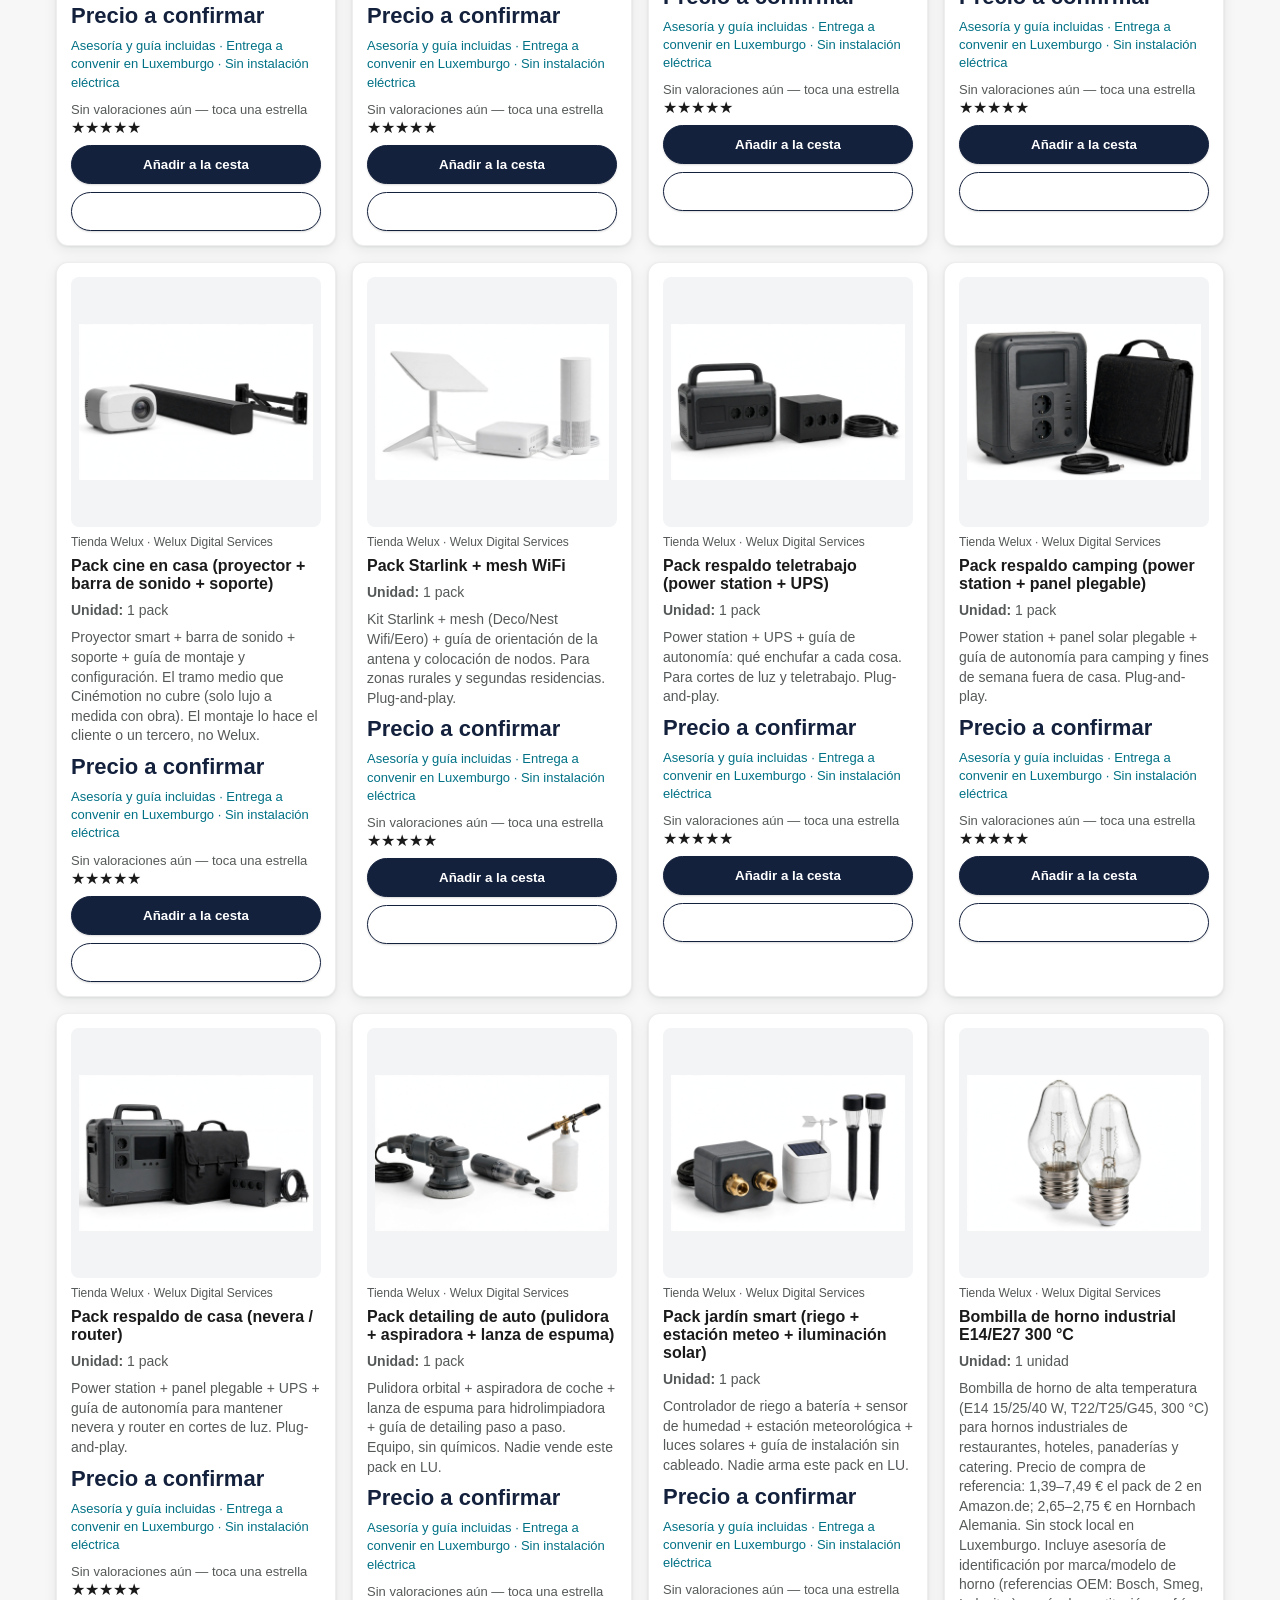
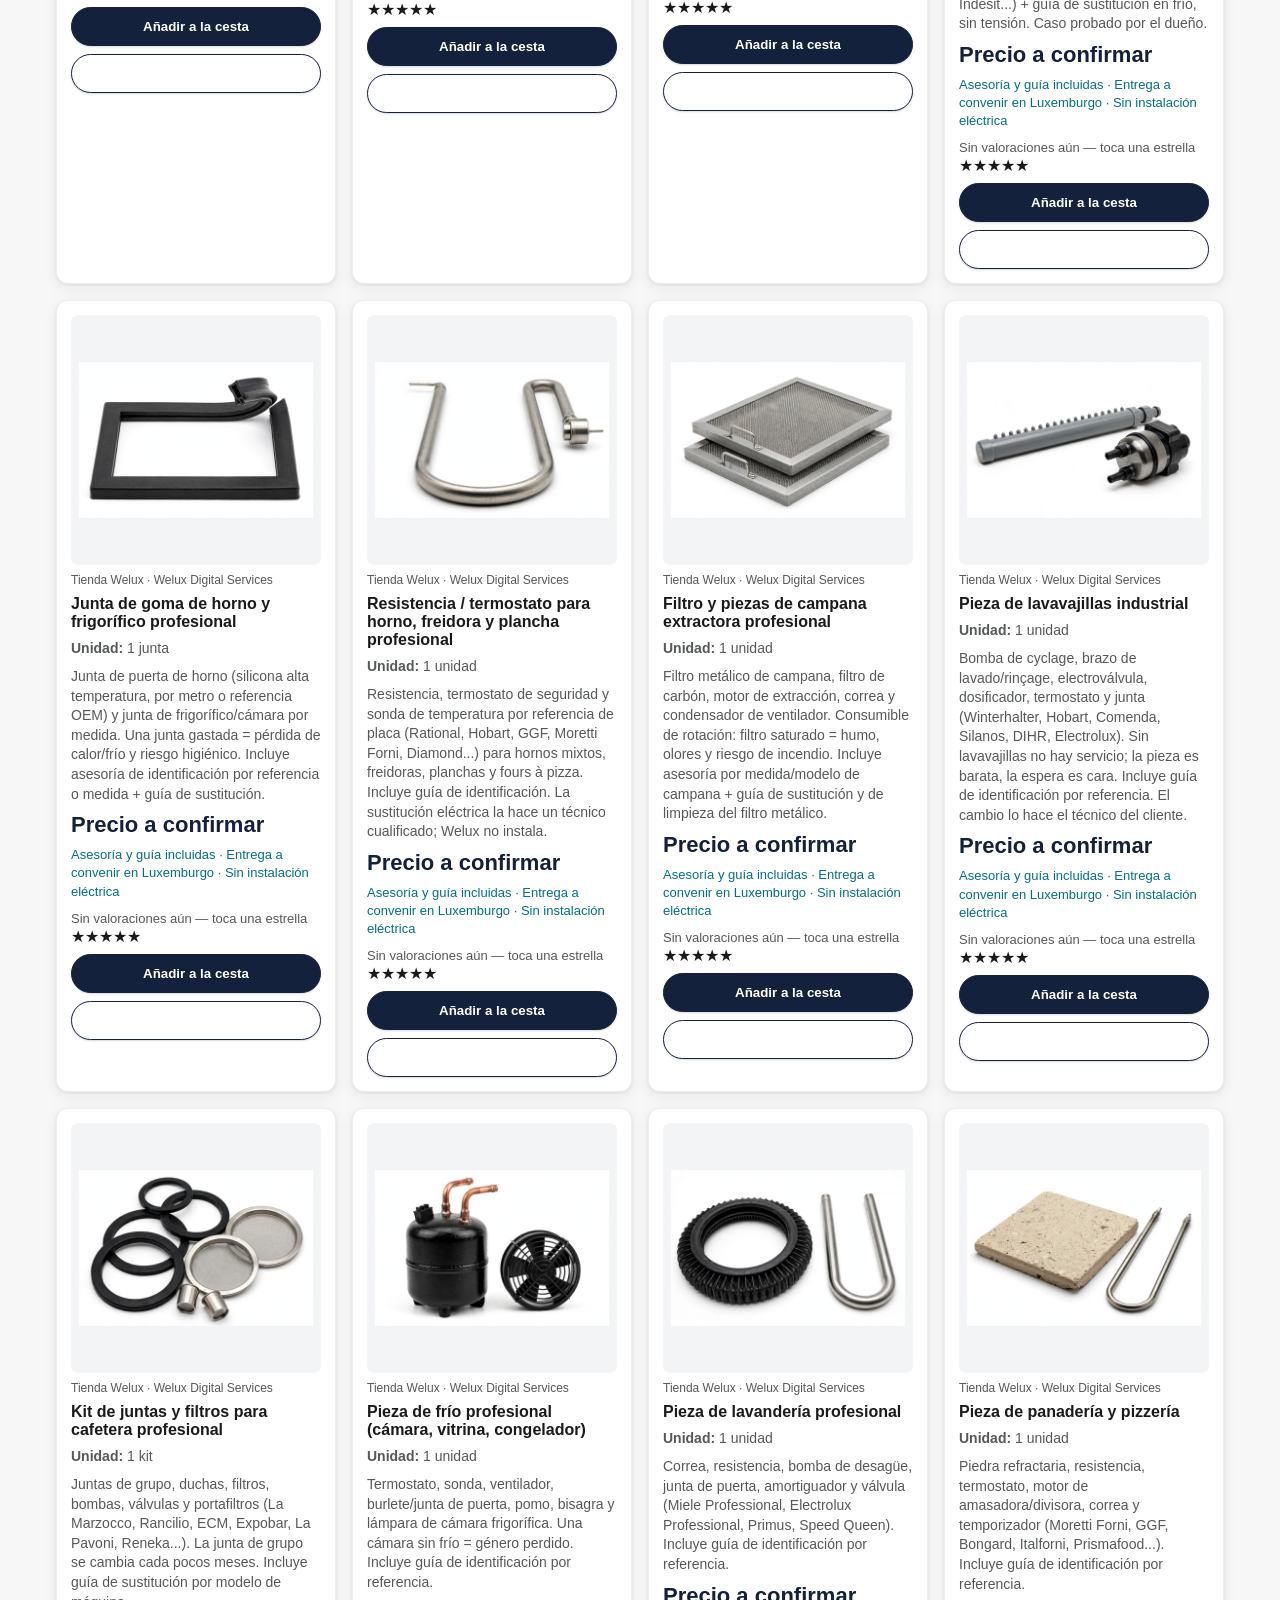
==== commit efca5cc8: "Nuevas categorias 09/11: 15 productos (lamparas USB/HORECA, burotica, soportes y pantallas de proyec" ====
--- a/index.html
+++ b/index.html
@@ -48,6 +48,8 @@
   <button data-cat="limpieza-profesional">Limpieza profesional</button>
   <button data-cat="herramientas-tecnica">Herramientas y técnica</button>
   <button data-cat="repuestos-horeca">Repuestos HORECA</button>
+  <button data-cat="iluminacion-horeca">Iluminación HORECA</button>
+  <button data-cat="menu-boards">Menú boards LED</button>
   <button data-cat="guias">Guías PDF</button>
 </nav>
 <main>
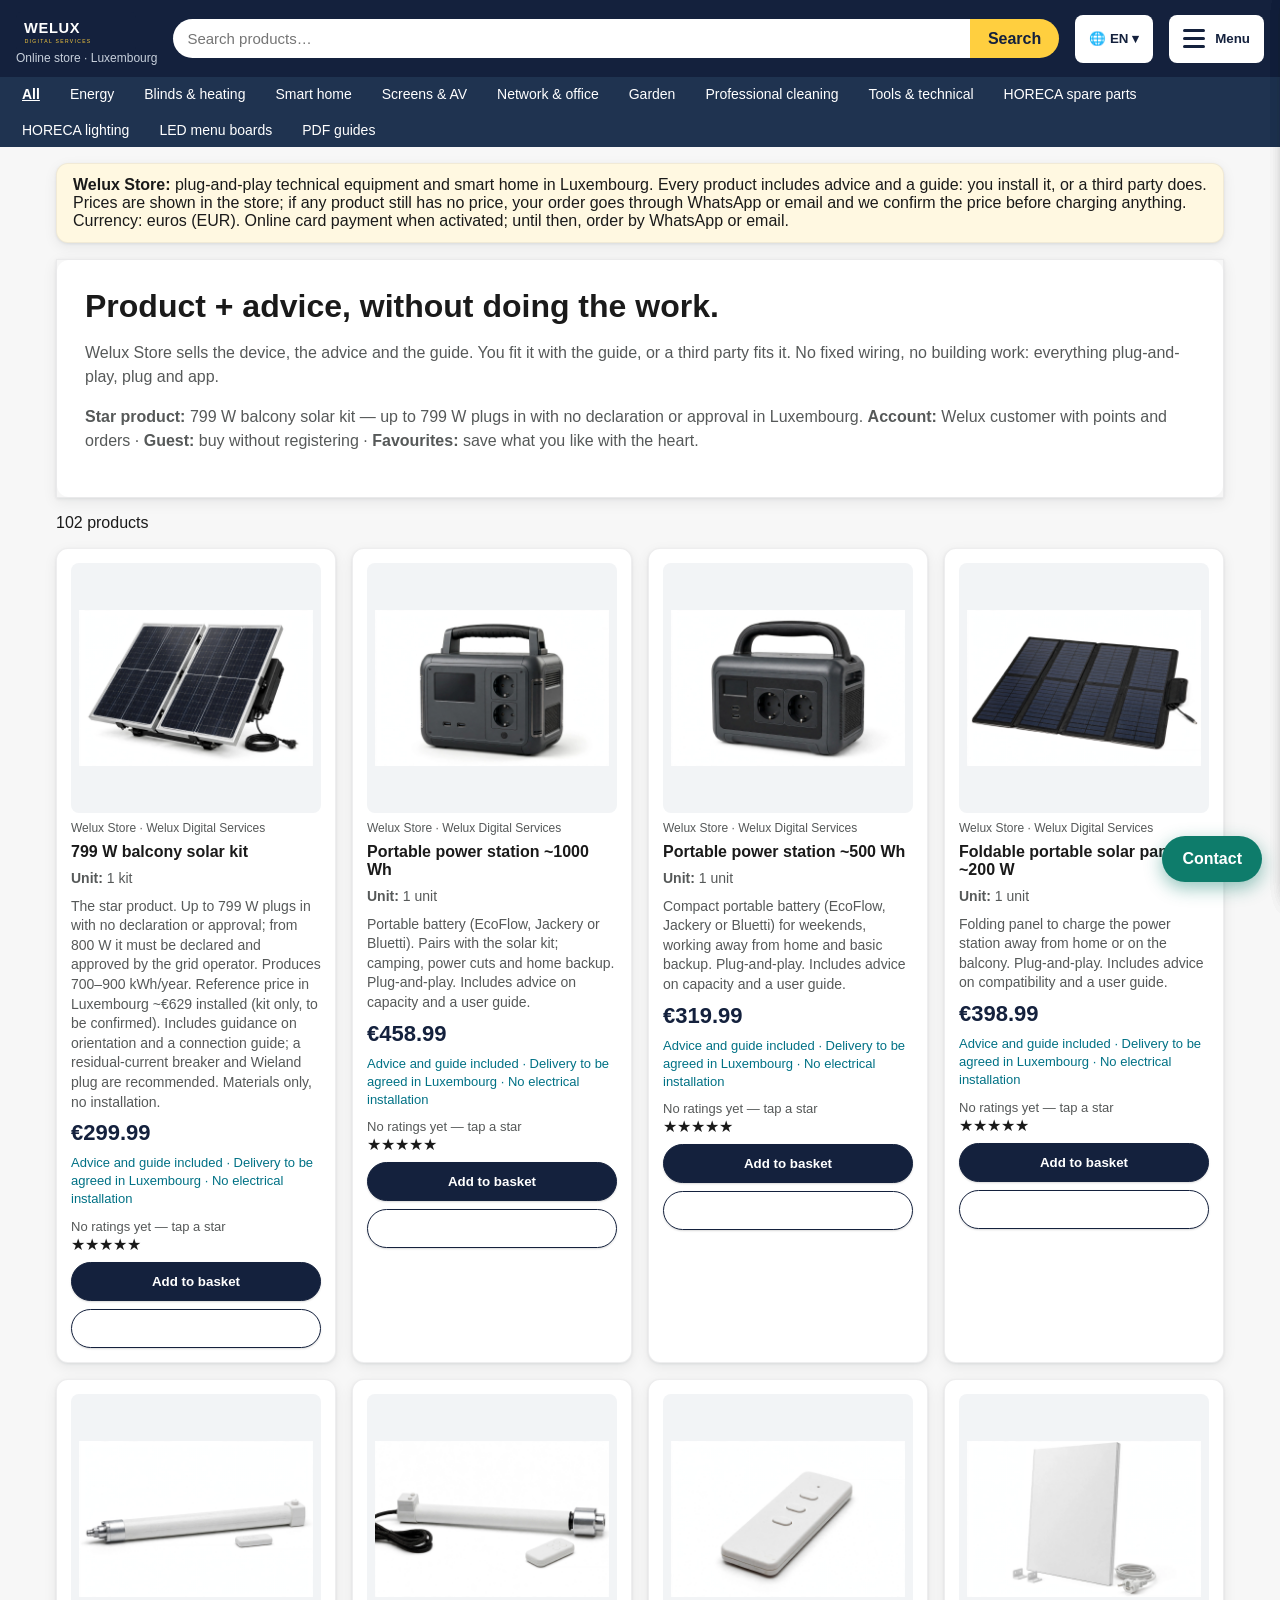
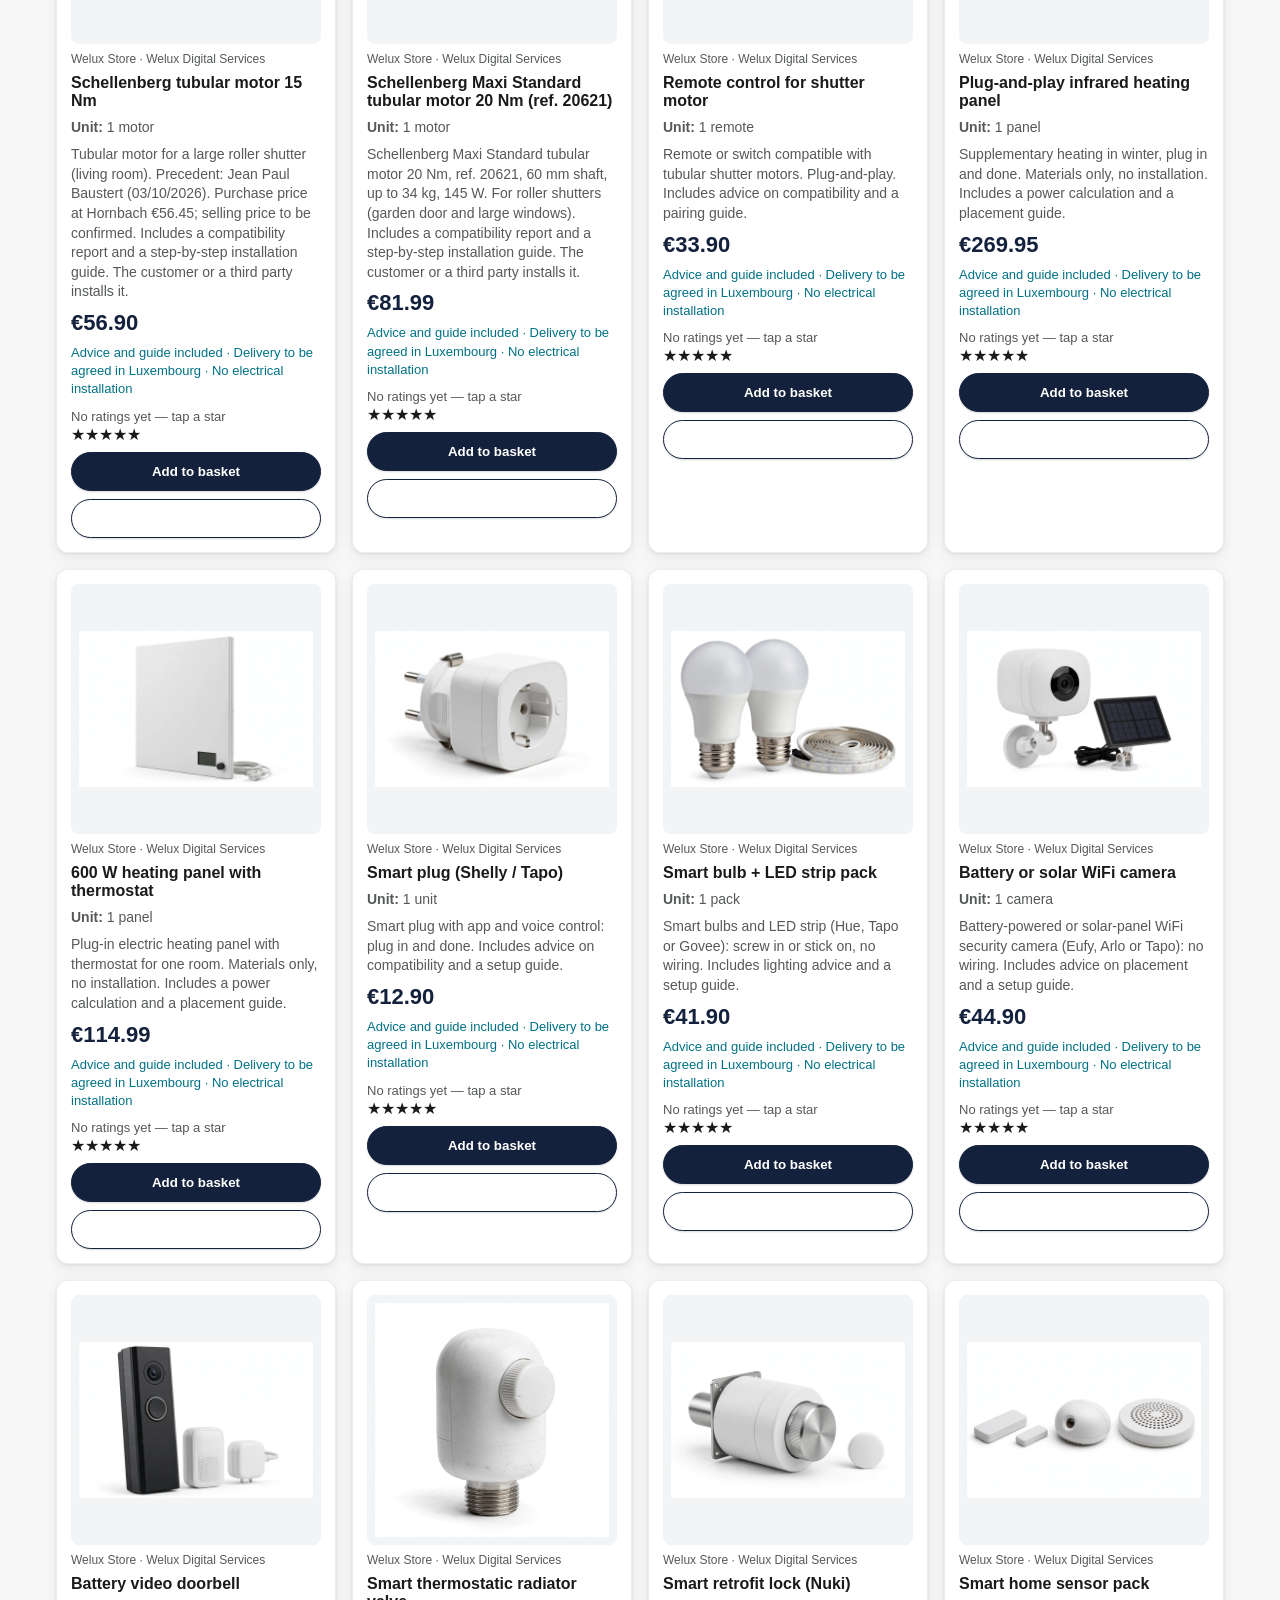
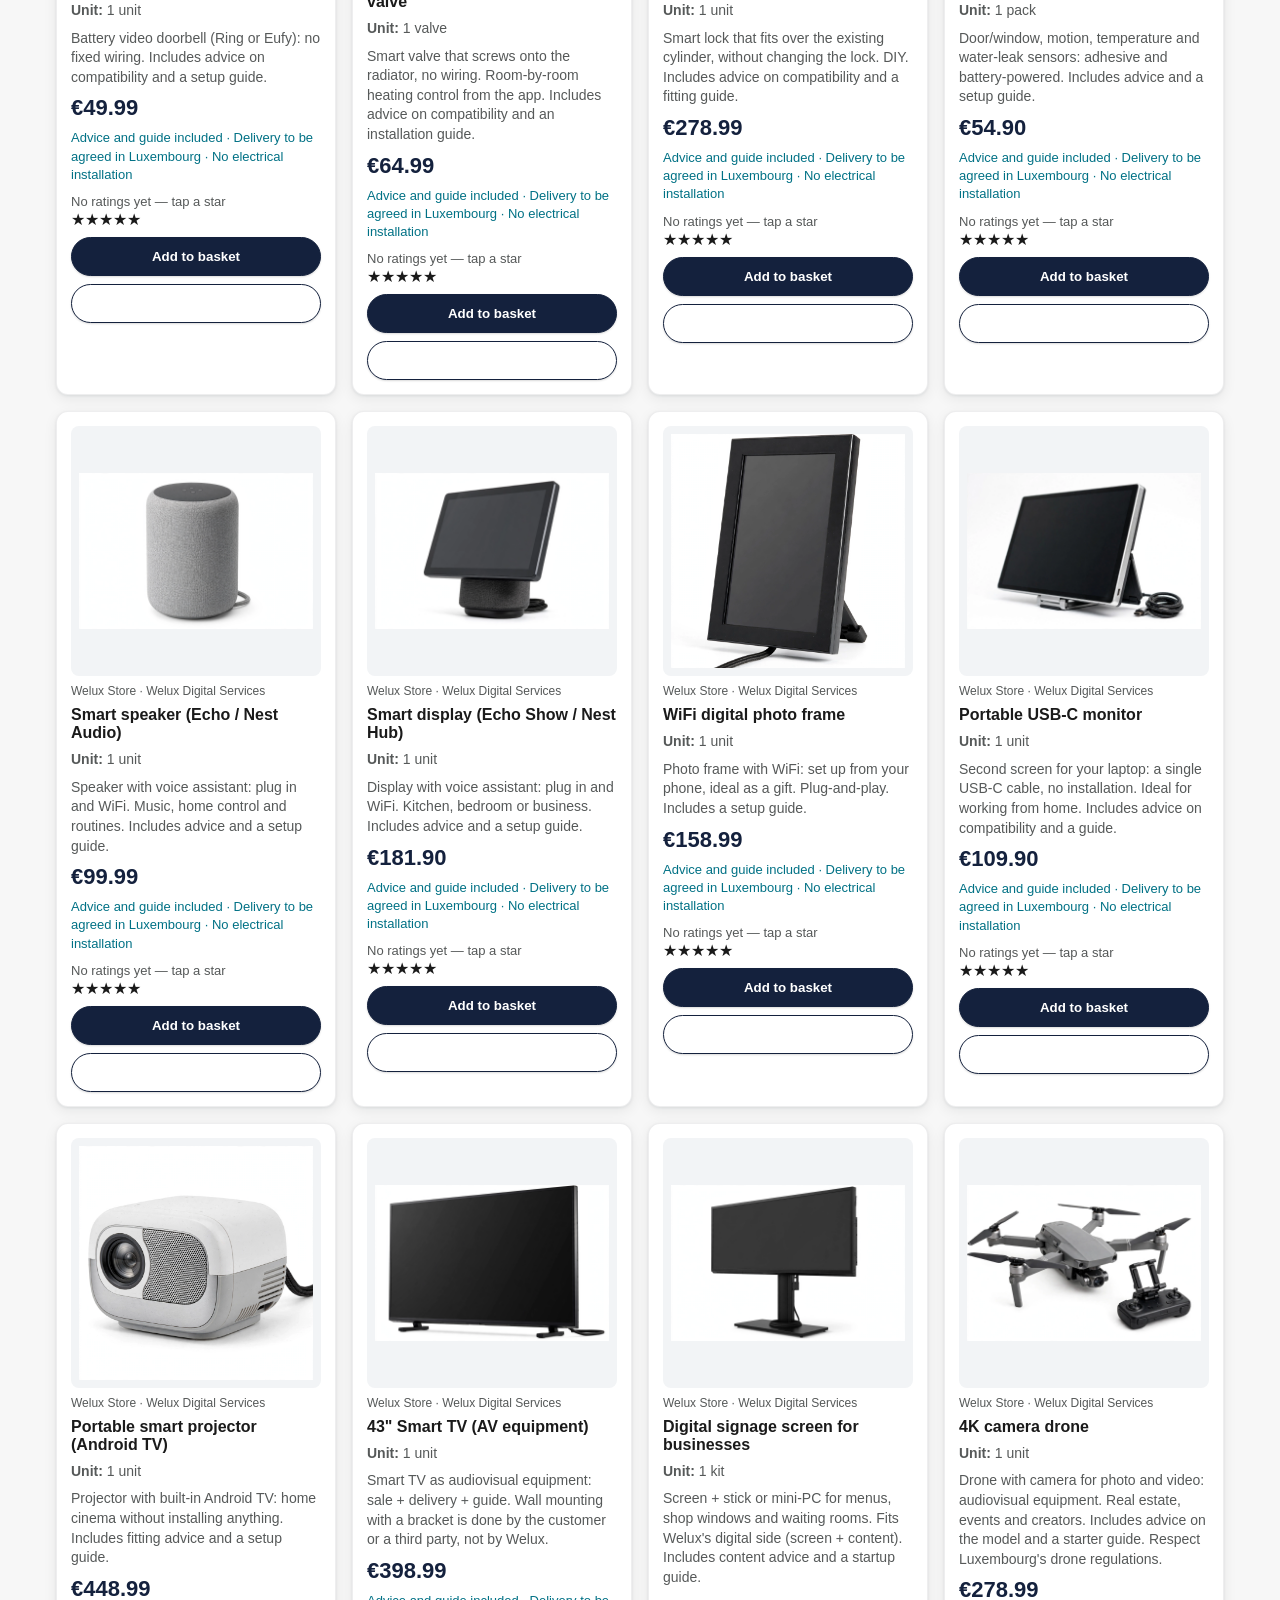
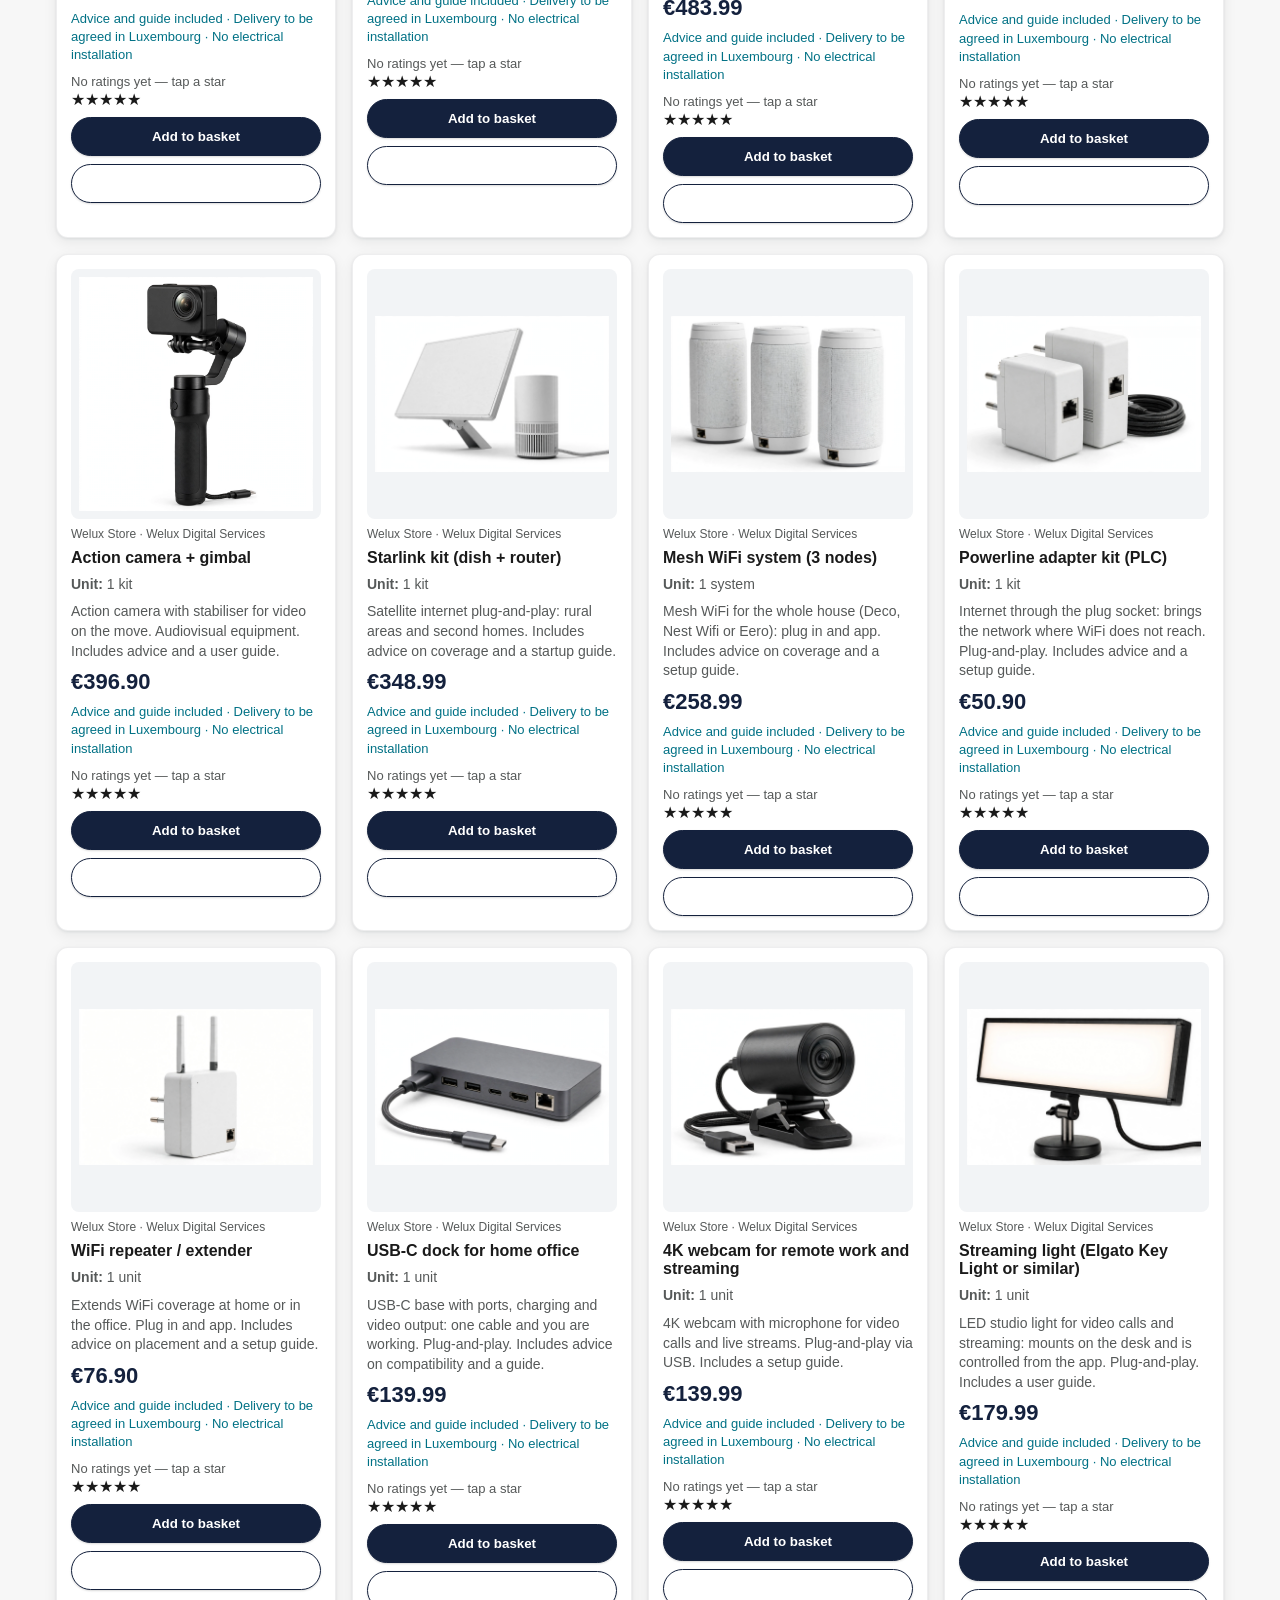
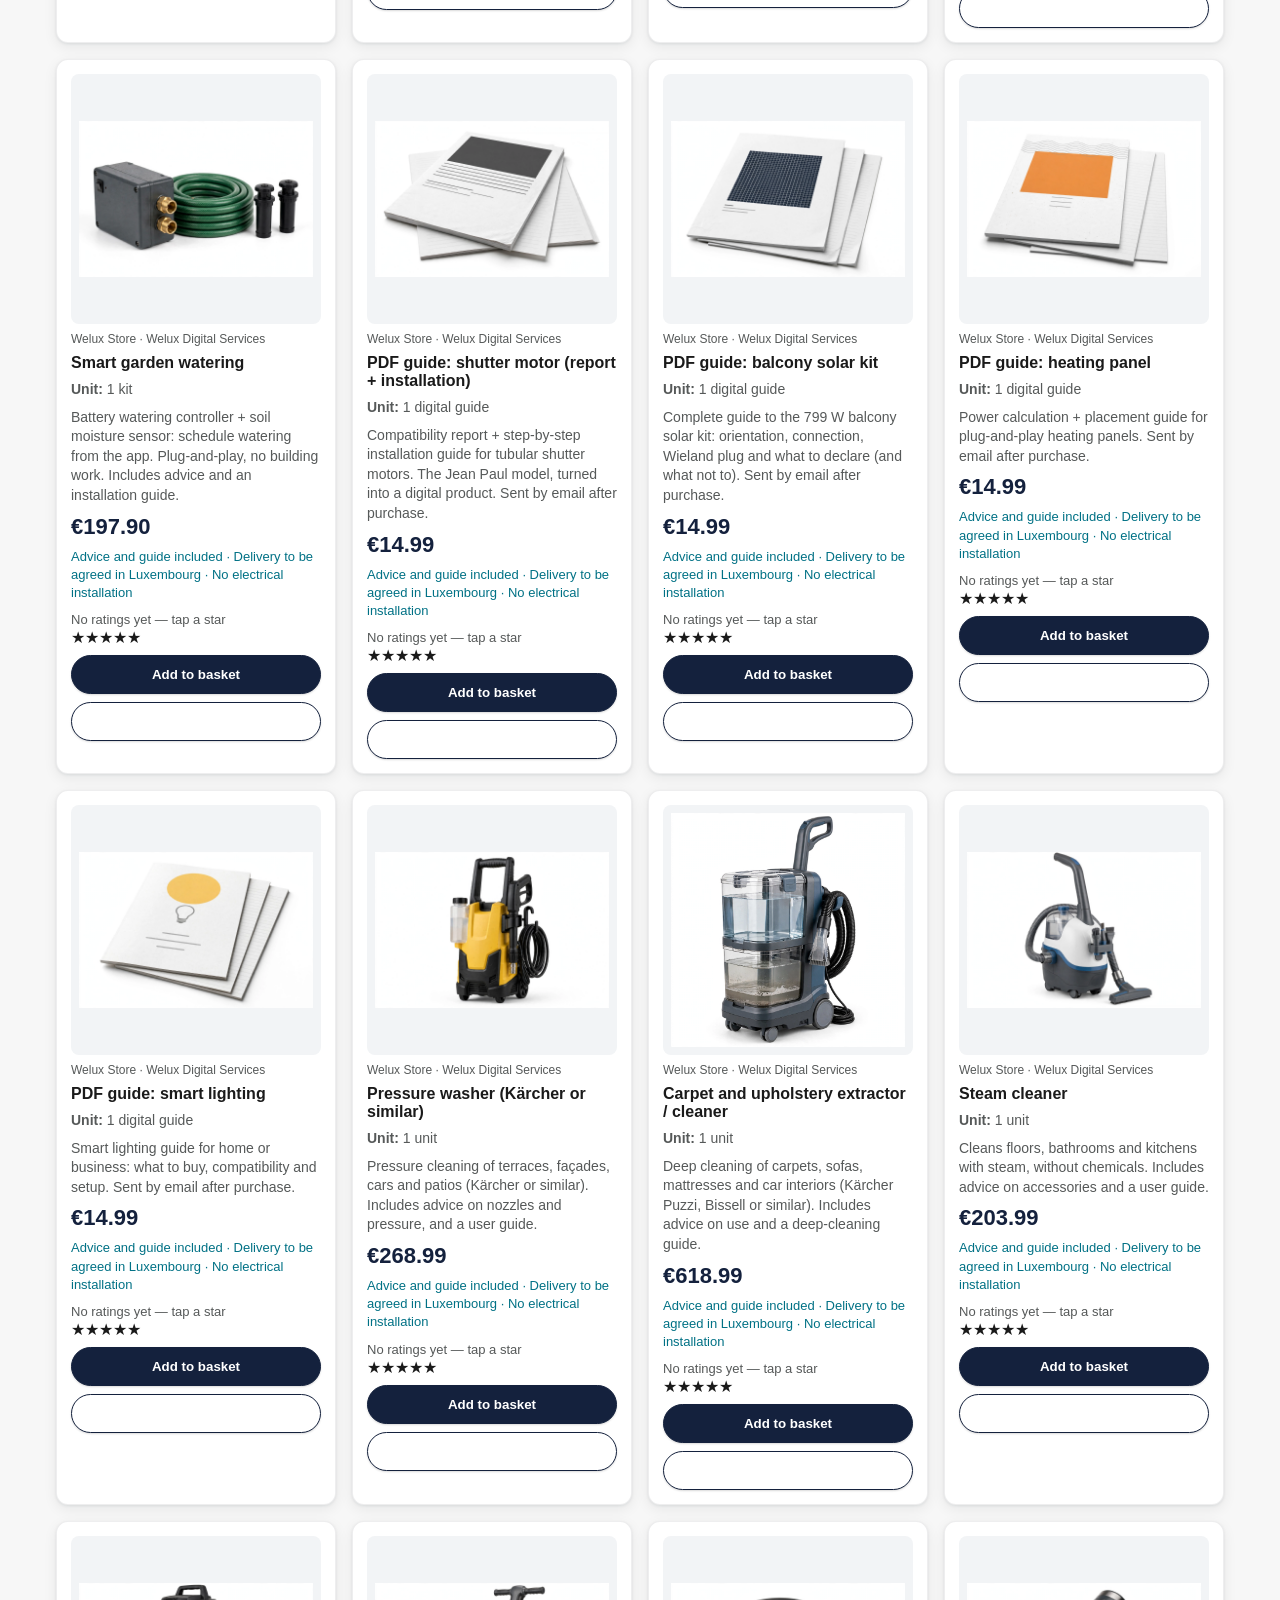
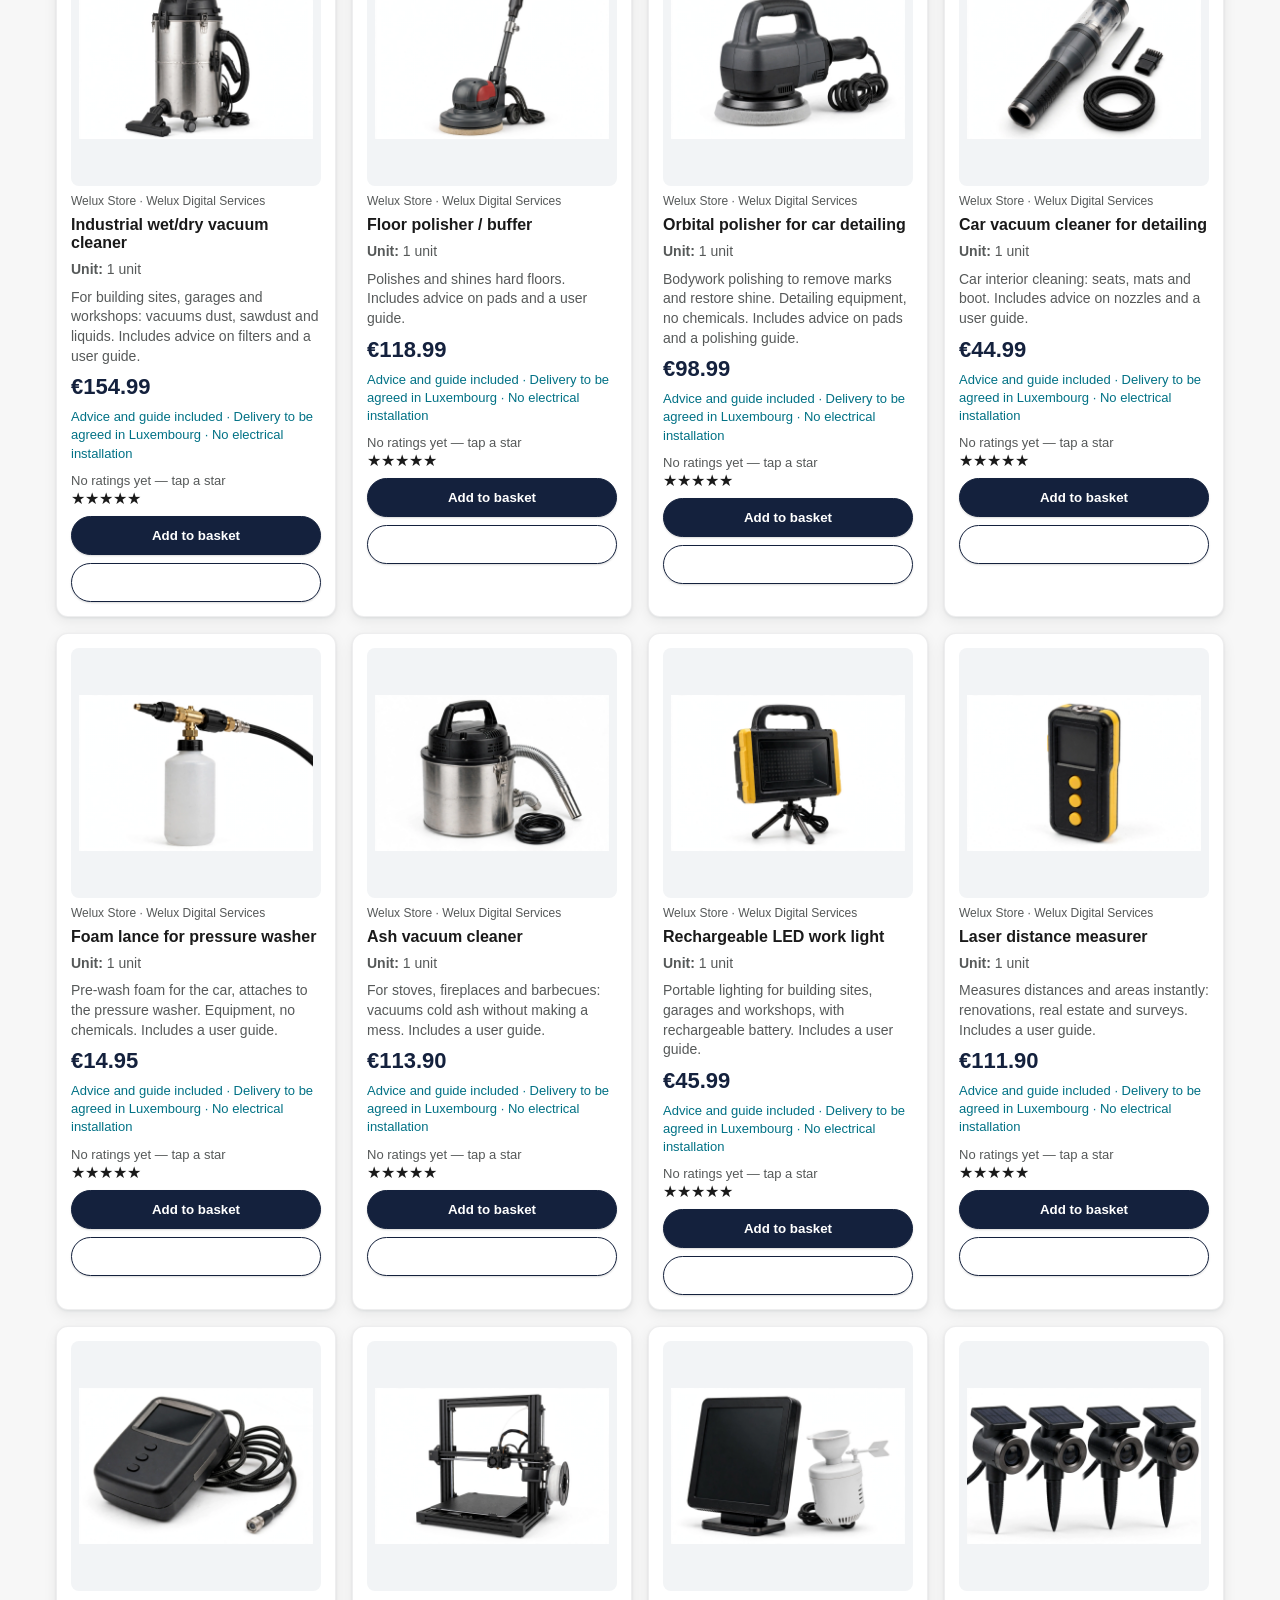
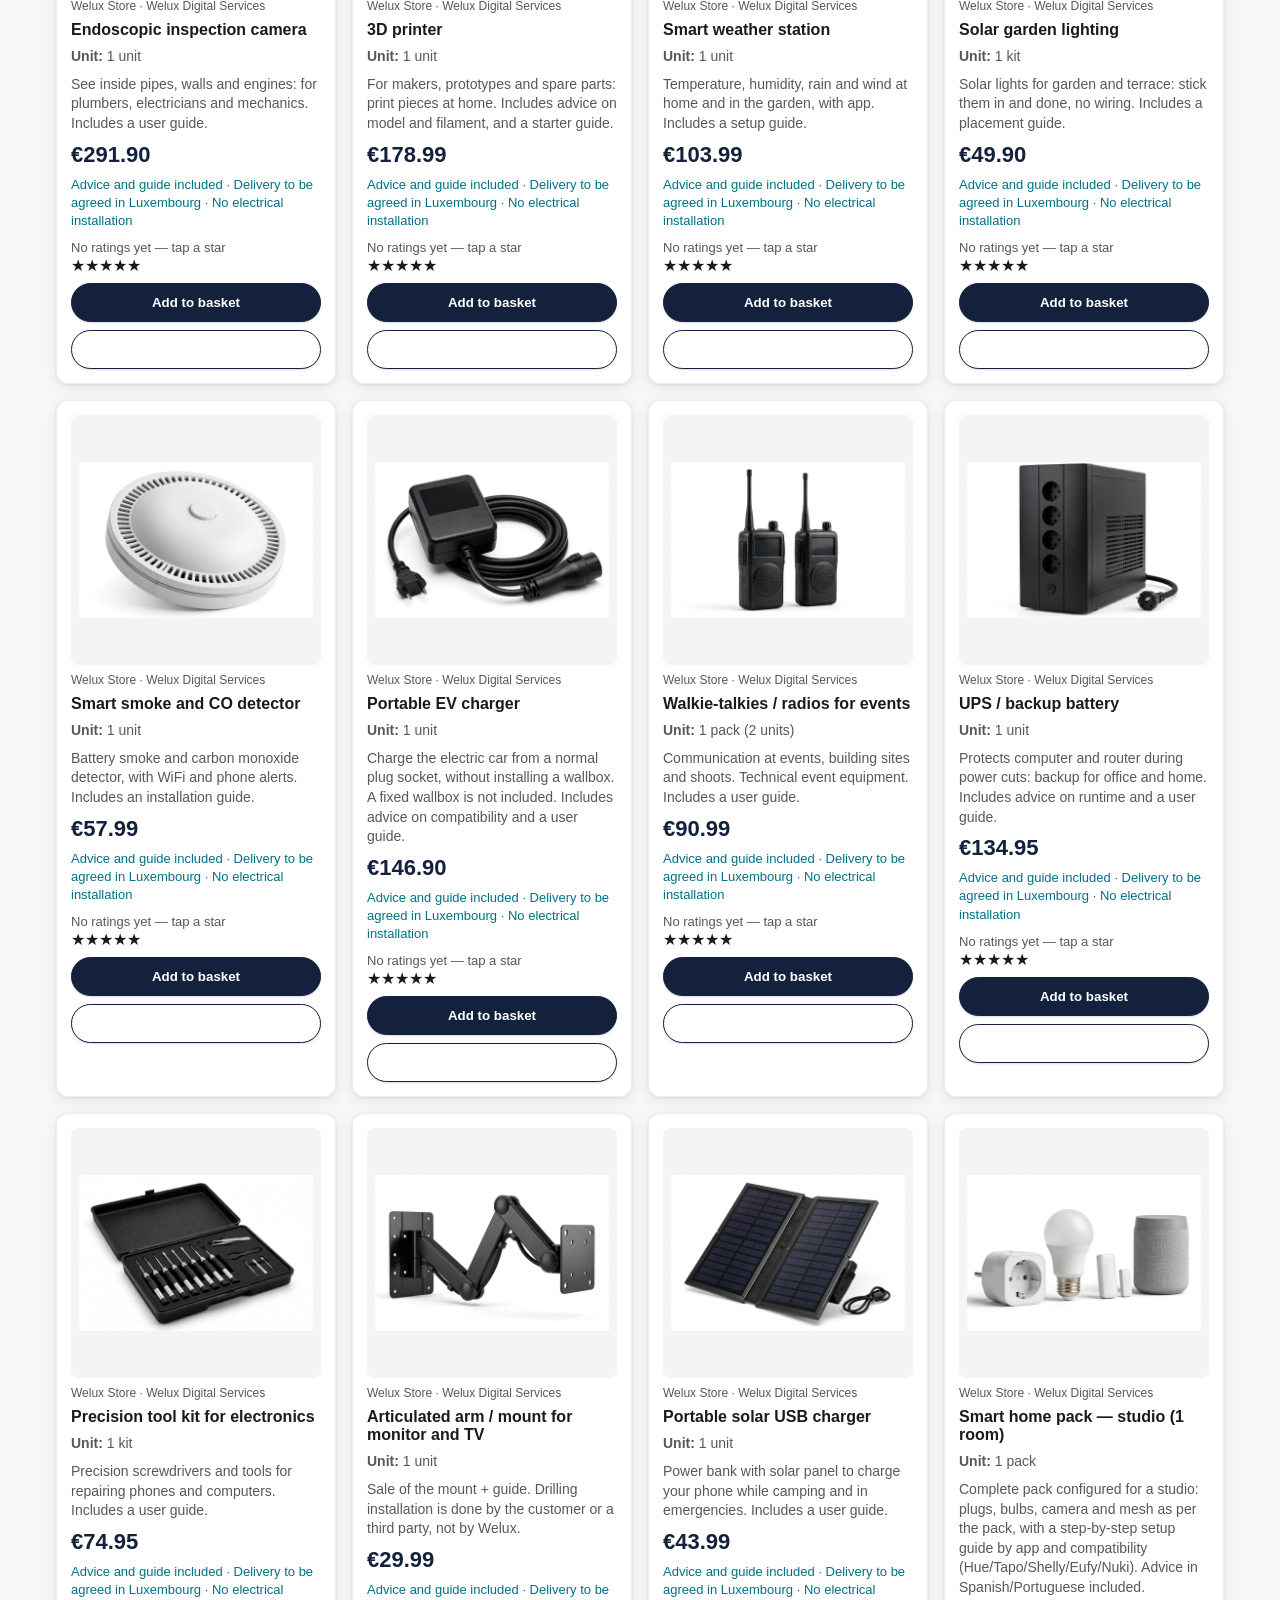
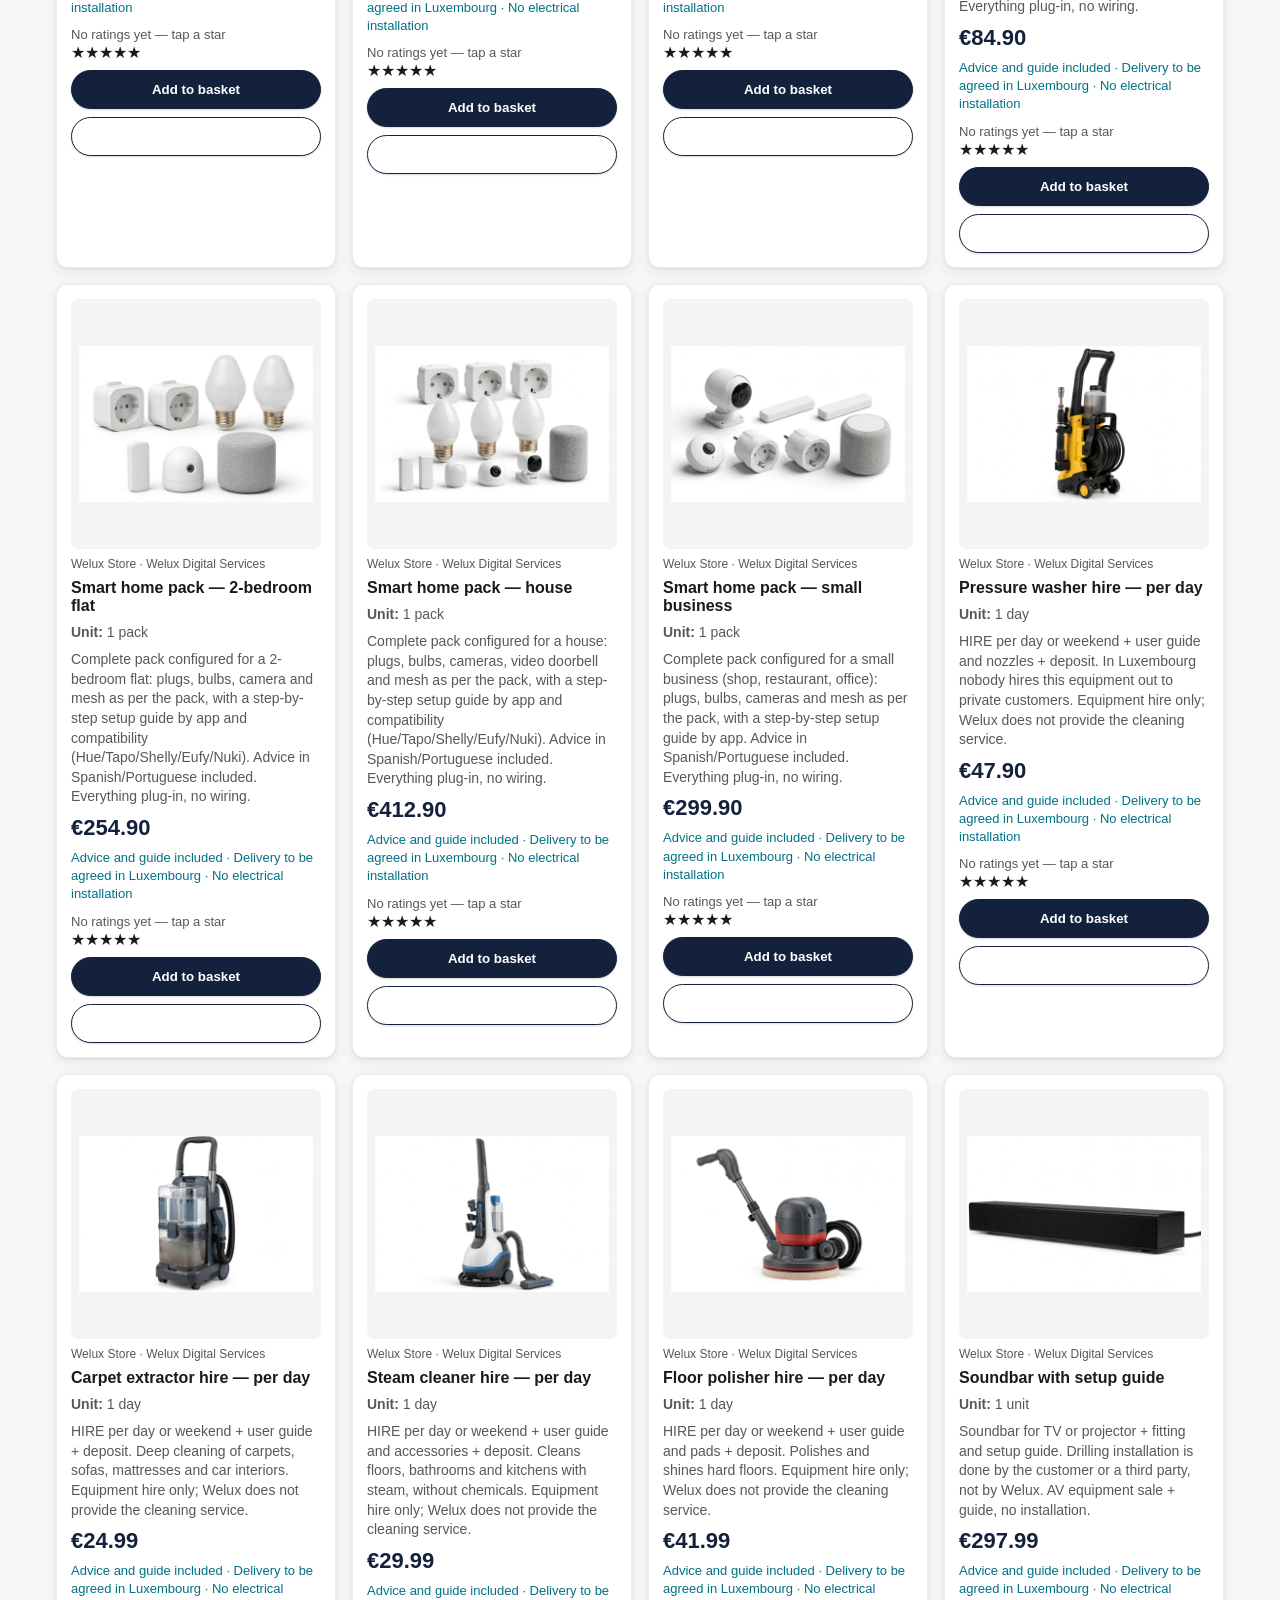
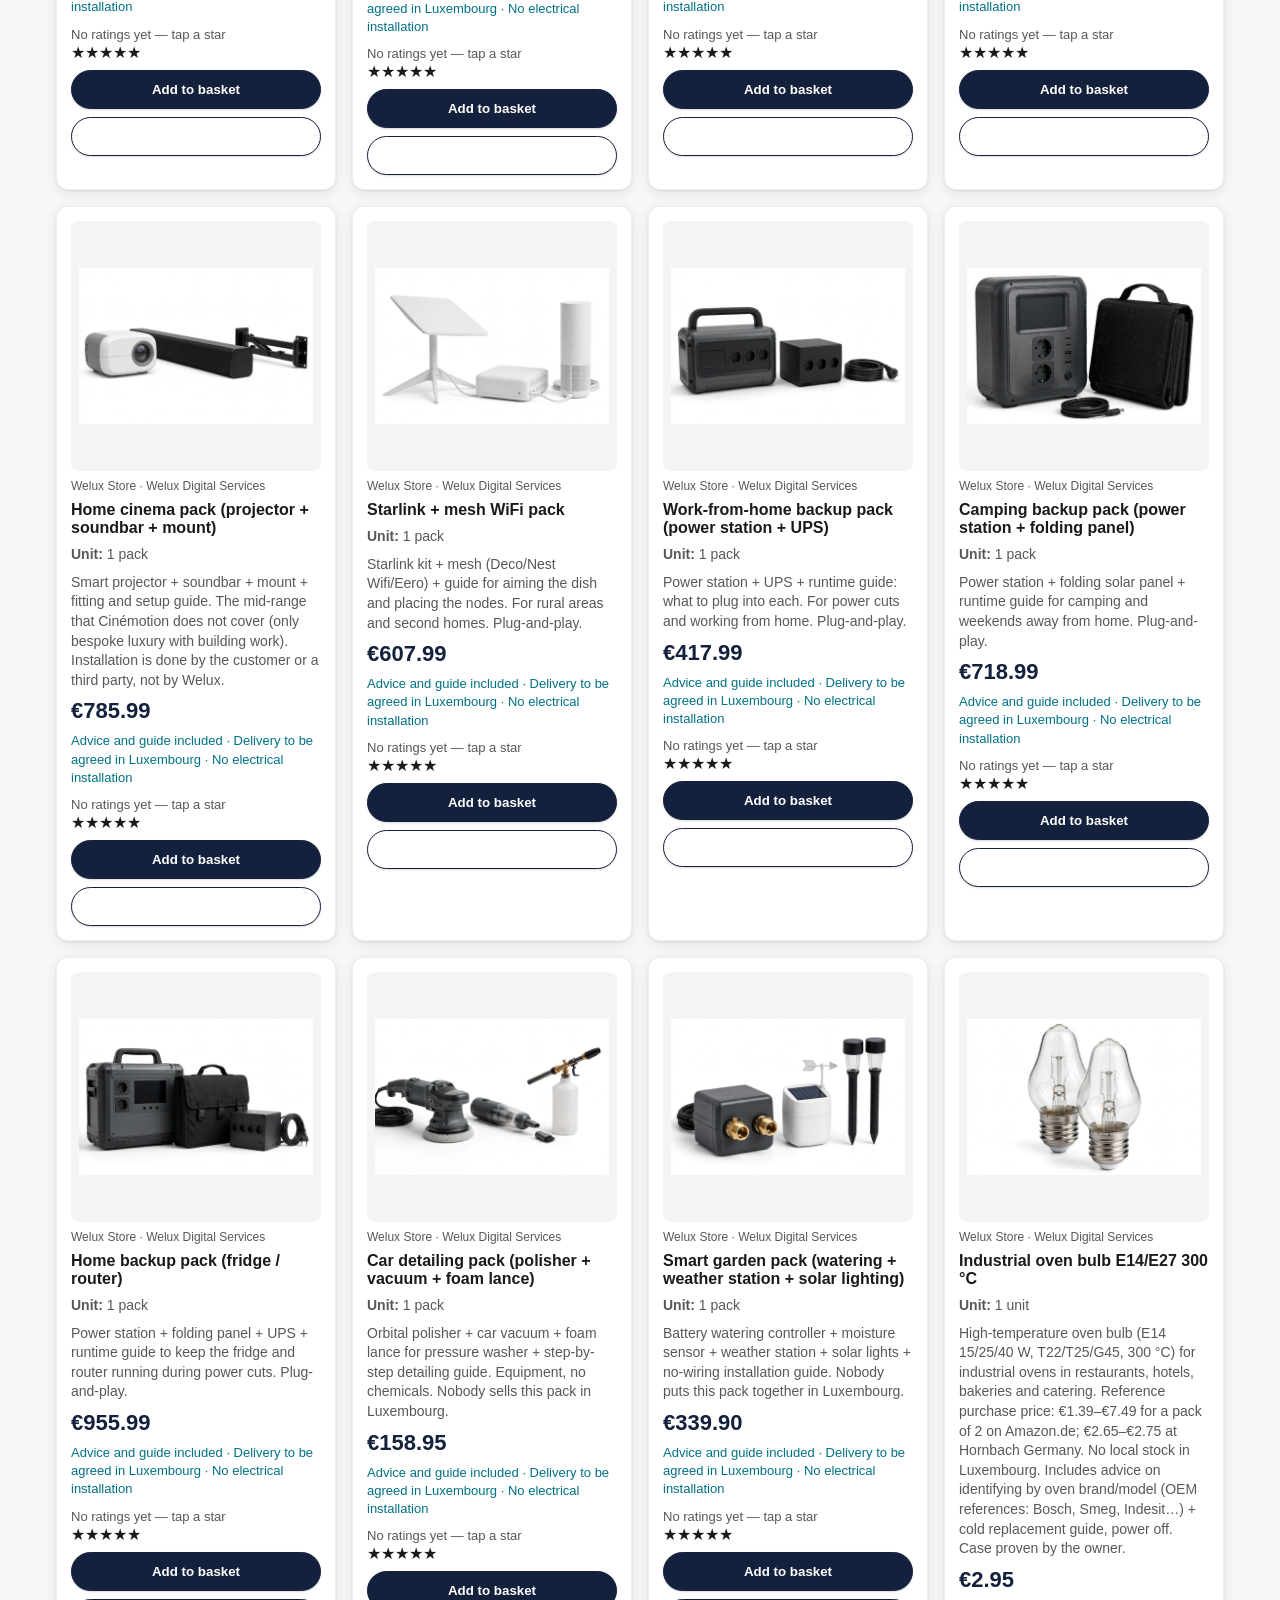
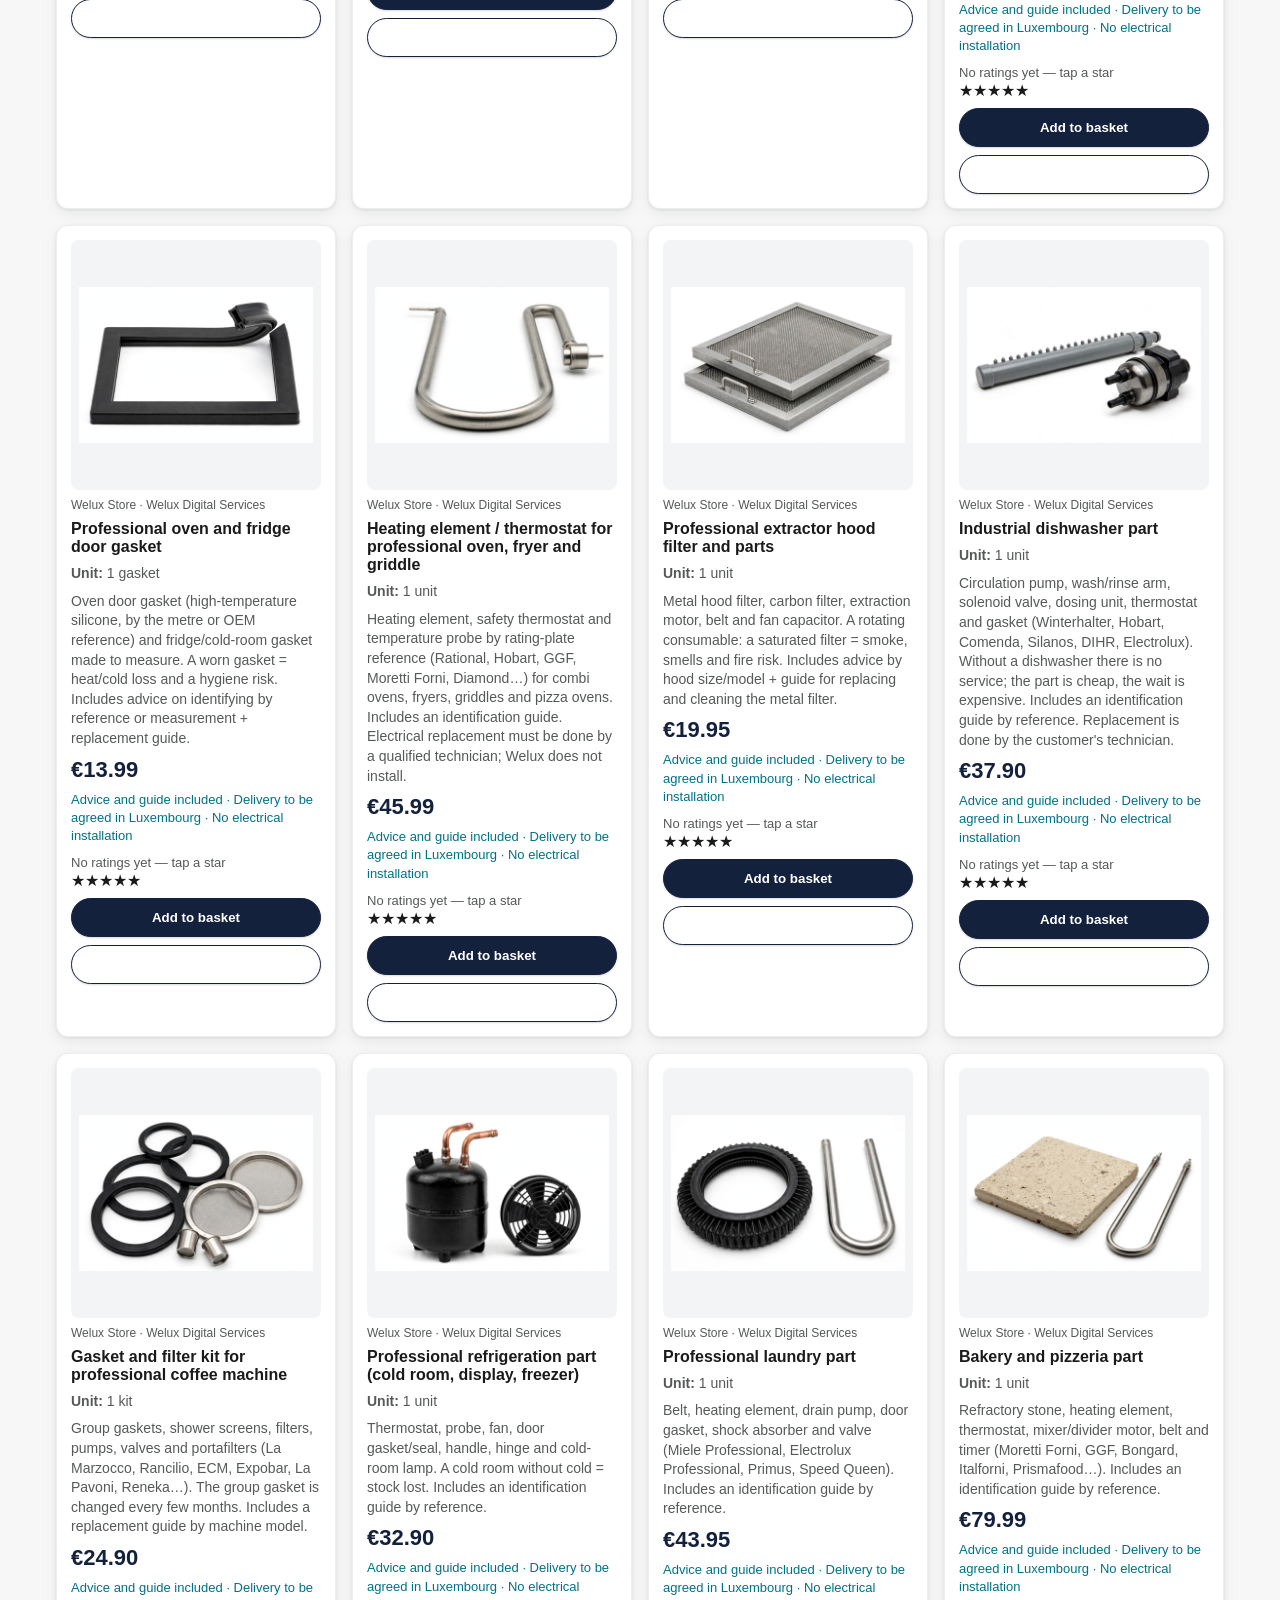
==== commit 626fe6fb: "Precios de mercado (101/102) + idiomas EN/FR/ES/PT con boton globo" ====
--- a/index.html
+++ b/index.html
@@ -1,109 +1,118 @@
 <!doctype html>
-<html lang="es">
+<html lang="en">
 <head>
 <meta charset="utf-8">
 <meta name="viewport" content="width=device-width, initial-scale=1">
-<title>Tienda Welux — Welux Digital Services</title>
-<meta name="description" content="Tienda Welux: material técnico y smart home plug-and-play en Luxemburgo. Cada producto incluye asesoría y guía. Pago en euros.">
+<title>Welux Store — Welux Digital Services</title>
+<meta name="description" content="Welux Store: plug-and-play technical equipment and smart home in Luxembourg. Every product includes advice and a guide. Payment in euros.">
 <link rel="icon" type="image/svg+xml" href="./img/logo-welux.svg">
-<meta property="og:title" content="Tienda Welux — Welux Digital Services">
-<meta property="og:description" content="Material técnico y smart home plug-and-play en Luxemburgo. Asesoría y guía incluidas en cada producto.">
+<meta property="og:title" content="Welux Store — Welux Digital Services">
+<meta property="og:description" content="Plug-and-play technical equipment and smart home in Luxembourg. Advice and guide included with every product.">
 <meta property="og:type" content="website">
 <meta name="twitter:card" content="summary">
-<meta name="twitter:title" content="Tienda Welux — Welux Digital Services">
-<meta name="twitter:description" content="Material técnico y smart home plug-and-play en Luxemburgo. Asesoría y guía incluidas en cada producto.">
+<meta name="twitter:title" content="Welux Store — Welux Digital Services">
+<meta name="twitter:description" content="Plug-and-play technical equipment and smart home in Luxembourg. Advice and guide included with every product.">
 <link rel="stylesheet" href="styles.css?v=20261109-welux">
 </head>
 <body>
 <header>
-  <div class="logo"><img src="./img/logo-welux.svg" alt="Welux Digital Services" style="height:40px;vertical-align:middle"><small>Tienda en línea · Luxemburgo</small></div>
-  <div class="search"><input id="q" placeholder="Buscar productos…" aria-label="Buscar productos"><button id="searchBtn" aria-label="Buscar">Buscar</button></div>
-  <button class="menuBtn" id="menuBtn" aria-label="Menú"><span class="hamburger" aria-hidden="true"><span></span><span></span><span></span></span> Menú</button>
+  <div class="logo"><img src="./img/logo-welux.svg" alt="Welux Digital Services" style="height:40px;vertical-align:middle"><small data-i18n="logo_subtitle">Online store · Luxembourg</small></div>
+  <div class="search"><input id="q" placeholder="Search products…" aria-label="Search products" data-i18n-ph="search_placeholder" data-i18n-aria="search_aria"><button id="searchBtn" aria-label="Search" data-i18n="search_button" data-i18n-aria="search_aria">Search</button></div>
+  <div class="langWrap">
+    <button class="langBtn" id="langBtn" aria-label="Language / Langue / Idioma" aria-haspopup="true" aria-expanded="false">🌐 <span id="langBtnLabel">EN</span> ▾</button>
+    <div class="langMenu" id="langMenu" role="menu" aria-label="Language">
+      <button data-lang="en" role="menuitem">🇬🇧 English</button>
+      <button data-lang="fr" role="menuitem">🇫🇷 Français</button>
+      <button data-lang="es" role="menuitem">🇪🇸 Español</button>
+      <button data-lang="pt" role="menuitem">🇵🇹 Português</button>
+    </div>
+  </div>
+  <button class="menuBtn" id="menuBtn" aria-label="Menu"><span class="hamburger" aria-hidden="true"><span></span><span></span><span></span></span> <span data-i18n="menu_button">Menu</span></button>
 </header>
 <div id="menuBackdrop" class="backdrop" aria-hidden="true"></div>
-<aside class="drawer" id="menuDrawer" aria-label="Menú">
-  <h2>Menú</h2>
-  <button class="add" id="accountBtn"><span id="accountLabel">Cliente Welux</span></button>
-  <button class="add" id="visitorBtn" style="background:#fff">Visitante</button>
-  <button class="add" id="wishBtn" style="background:#fff">Favoritos (<span id="wishCount">0</span>)</button>
-  <button class="add" id="cartBtn">Cesta (<span id="cartCount">0</span>)</button>
-  <h3>Ajustes</h3>
-  <label>Tema <select id="themeSel"><option value="claro">Claro</option><option value="oscuro">Oscuro</option></select></label><br><br>
-  <label>Texto <select id="textSel"><option value="normal">Normal</option><option value="grande">Grande</option></select></label><br><br>
-  <label>Idioma <select id="langSel"><option value="es">Español</option></select></label><br><br>
-  <label>Ordenar <select id="sortSel"><option value="relevancia">Relevancia</option><option value="az">Nombre A-Z</option><option value="za">Nombre Z-A</option></select></label><br><br>
-  <label><input type="checkbox" id="onlyFav"> Solo favoritos</label><br><br>
-  <button class="add" id="clearDataBtn" style="background:#fff">Borrar mis datos</button>
-  <p><span id="modeLabel">Modo: Visitante</span></p>
-  <button class="add" id="closeMenu" style="background:#fff">Cerrar menú</button>
+<aside class="drawer" id="menuDrawer" aria-label="Menu">
+  <h2 data-i18n="menu_title">Menu</h2>
+  <button class="add" id="accountBtn"><span id="accountLabel">Welux customer</span></button>
+  <button class="add" id="visitorBtn" style="background:#fff" data-i18n="visitor">Guest</button>
+  <button class="add" id="wishBtn" style="background:#fff"><span data-i18n="favorites">Favourites</span> (<span id="wishCount">0</span>)</button>
+  <button class="add" id="cartBtn"><span data-i18n="cart">Basket</span> (<span id="cartCount">0</span>)</button>
+  <h3 data-i18n="settings">Settings</h3>
+  <label><span data-i18n="theme_label">Theme</span> <select id="themeSel"><option value="claro" data-i18n="theme_light">Light</option><option value="oscuro" data-i18n="theme_dark">Dark</option></select></label><br><br>
+  <label><span data-i18n="text_label">Text</span> <select id="textSel"><option value="normal" data-i18n="text_normal">Normal</option><option value="grande" data-i18n="text_large">Large</option></select></label><br><br>
+  <label><span data-i18n="language_label">Language</span> <select id="langSel"><option value="en">English</option><option value="fr">Français</option><option value="es">Español</option><option value="pt">Português</option></select></label><br><br>
+  <label><span data-i18n="sort_label">Sort</span> <select id="sortSel"><option value="relevancia" data-i18n="sort_relevance">Relevance</option><option value="az" data-i18n="sort_az">Name A–Z</option><option value="za" data-i18n="sort_za">Name Z–A</option></select></label><br><br>
+  <label><input type="checkbox" id="onlyFav"> <span data-i18n="only_fav">Favourites only</span></label><br><br>
+  <button class="add" id="clearDataBtn" style="background:#fff" data-i18n="clear_data">Delete my data</button>
+  <p><span id="modeLabel">Mode: Guest</span></p>
+  <button class="add" id="closeMenu" style="background:#fff" data-i18n="close_menu">Close menu</button>
 </aside>
-<nav aria-label="Categorías">
-  <button data-cat="todos" class="active">Todos</button>
-  <button data-cat="energia">Energía</button>
-  <button data-cat="persianas-calefaccion">Persianas y calefacción</button>
-  <button data-cat="smart-home">Smart home</button>
-  <button data-cat="pantallas-av">Pantallas y AV</button>
-  <button data-cat="red-oficina">Red y oficina</button>
-  <button data-cat="jardin">Jardín</button>
-  <button data-cat="limpieza-profesional">Limpieza profesional</button>
-  <button data-cat="herramientas-tecnica">Herramientas y técnica</button>
-  <button data-cat="repuestos-horeca">Repuestos HORECA</button>
-  <button data-cat="iluminacion-horeca">Iluminación HORECA</button>
-  <button data-cat="menu-boards">Menú boards LED</button>
-  <button data-cat="guias">Guías PDF</button>
+<nav aria-label="Categories">
+  <button data-cat="todos" class="active" data-i18n="cat_todos">All</button>
+  <button data-cat="energia" data-i18n="cat_energia">Energy</button>
+  <button data-cat="persianas-calefaccion" data-i18n="cat_persianas-calefaccion">Blinds &amp; heating</button>
+  <button data-cat="smart-home" data-i18n="cat_smart-home">Smart home</button>
+  <button data-cat="pantallas-av" data-i18n="cat_pantallas-av">Screens &amp; AV</button>
+  <button data-cat="red-oficina" data-i18n="cat_red-oficina">Network &amp; office</button>
+  <button data-cat="jardin" data-i18n="cat_jardin">Garden</button>
+  <button data-cat="limpieza-profesional" data-i18n="cat_limpieza-profesional">Professional cleaning</button>
+  <button data-cat="herramientas-tecnica" data-i18n="cat_herramientas-tecnica">Tools &amp; technical</button>
+  <button data-cat="repuestos-horeca" data-i18n="cat_repuestos-horeca">HORECA spare parts</button>
+  <button data-cat="iluminacion-horeca" data-i18n="cat_iluminacion-horeca">HORECA lighting</button>
+  <button data-cat="menu-boards" data-i18n="cat_menu-boards">LED menu boards</button>
+  <button data-cat="guias" data-i18n="cat_guias">PDF guides</button>
 </nav>
 <main>
-  <div class="notice"><strong>Tienda Welux:</strong> material técnico y smart home plug-and-play en Luxemburgo. Cada producto incluye la asesoría y la guía: tú lo instalas o lo instala un tercero. Los precios están a confirmar: pide tu pedido y te confirmamos el precio por WhatsApp o correo antes de pagar nada. Moneda: euros (EUR). Pago en línea con tarjeta cuando esté activado; mientras tanto, pedido por WhatsApp o correo.</div>
+  <div class="notice" data-i18n="notice"><strong>Welux Store:</strong> plug-and-play technical equipment and smart home in Luxembourg. Every product includes advice and a guide: you install it, or a third party does. Prices are shown in the store; if any product still has no price, your order goes through WhatsApp or email and we confirm the price before charging anything. Currency: euros (EUR). Online card payment when activated; until then, order by WhatsApp or email.</div>
   <div class="hero">
     <div class="hero-text">
-      <h1>Producto + asesoría, sin hacer el trabajo.</h1>
-      <p>Tienda Welux vende el dispositivo, el consejo y la guía. Tú lo montas con la guía, o lo monta un tercero. Sin cableado fijo, sin obra: todo plug-and-play, enchufe y app.</p>
-      <p><strong>Producto estrella:</strong> kit solar de balcón 799 W — hasta 799 W se enchufa sin declaración ni aprobación en Luxemburgo. <strong>Cuenta:</strong> cliente Welux con puntos y pedidos · <strong>Visitante:</strong> compra sin registro · <strong>Favoritos:</strong> guarda lo que te gusta con el corazón.</p>
+      <h1 data-i18n="hero_title">Product + advice, without doing the work.</h1>
+      <p data-i18n="hero_p1">Welux Store sells the device, the advice and the guide. You fit it with the guide, or a third party fits it. No fixed wiring, no building work: everything plug-and-play, plug and app.</p>
+      <p data-i18n="hero_p2"><strong>Star product:</strong> 799 W balcony solar kit — up to 799 W plugs in with no declaration or approval in Luxembourg. <strong>Account:</strong> Welux customer with points and orders · <strong>Guest:</strong> buy without registering · <strong>Favourites:</strong> save what you like with the heart.</p>
     </div>
   </div>
   <p id="count"></p>
   <div class="grid" id="grid"></div>
   <section class="info">
-    <h2>Cómo comprar aquí</h2>
-    <p>1. Busca, filtra por categoría u ordena por nombre. 2. Valora con estrellas, guarda en favoritos y añade a la cesta. 3. Confirma tu pedido: si el precio está confirmado, pagas en línea con tarjeta (Stripe); si está a confirmar, el pedido sale por WhatsApp o correo y te confirmamos el precio antes de cobrar nada. Si eres cliente Welux, cada pedido te suma puntos y queda guardado en Mis pedidos.</p>
-    <h2>Qué incluye cada producto</h2>
-    <p>El dispositivo + la asesoría (qué comprar, compatibilidad, qué potencia) + la guía paso a paso. Welux no hace la instalación: la haces tú con la guía o la hace un tercero. Nada de cableado fijo ni de tocar el cuadro eléctrico.</p>
-    <h2>Servicios digitales y plataforma Hogar</h2>
-    <p>Además de la tienda: invitaciones digitales, chatbots de WhatsApp, automatización con IA, CRM, acompañamiento digital y vídeos y fotos para bienes raíces. Y próximamente la plataforma Hogar (limpieza, cuidados domésticos, babysitting, pet sitting y compañía de adultos, sin medicina): Welux conecta cliente con prestador, no emplea ni hace el trabajo. Para todo eso, escríbenos a <a href="mailto:info@weluxhub.com">info@weluxhub.com</a>.</p>
-    <h2>Quiénes somos</h2>
-    <p>Welux Digital Services SARL-S, Luxemburgo. Venta de material técnico y audiovisual, servicios digitales y acompañamiento. Contacto: <a href="mailto:info@weluxhub.com">info@weluxhub.com</a>.</p>
+    <h2 data-i18n="how_title">How to buy here</h2>
+    <p data-i18n="how_p">1. Search, filter by category or sort by name. 2. Rate with stars, save to favourites and add to your basket. 3. Confirm your order: if the price is confirmed, pay online by card (Stripe); if it still needs confirming, the order goes through WhatsApp or email and we confirm the price before charging anything. If you are a Welux customer, every order earns you points and is saved under My orders.</p>
+    <h2 data-i18n="includes_title">What every product includes</h2>
+    <p data-i18n="includes_p">The device + the advice (what to buy, compatibility, what power) + the step-by-step guide. Welux does not do the installation: you do it with the guide, or a third party does it. No fixed wiring, no touching the fuse box.</p>
+    <h2 data-i18n="services_title">Digital services and the Home platform</h2>
+    <p data-i18n="services_p">As well as the store: digital invitations, WhatsApp chatbots, AI automation, CRM, digital support, and photo and video for real estate. And coming soon, the Home platform (cleaning, home care, babysitting, pet sitting and adult companionship, no medical care): Welux connects customer with provider, it does not employ anyone or do the work. For all of that, write to us at <a href="mailto:info@weluxhub.com">info@weluxhub.com</a>.</p>
+    <h2 data-i18n="about_title">Who we are</h2>
+    <p data-i18n="about_p">Welux Digital Services SARL-S, Luxembourg. Sales of technical and audiovisual equipment, digital services and support. Contact: <a href="mailto:info@weluxhub.com">info@weluxhub.com</a>.</p>
   </section>
 </main>
-<aside class="drawer" id="drawer" aria-label="Cesta">
-  <h2>Tu cesta</h2>
+<aside class="drawer" id="drawer" aria-label="Basket">
+  <h2 data-i18n="cart_title">Your basket</h2>
   <div id="cartItems"></div>
   <p id="cartTotal"></p>
-  <button class="add" id="checkout">Confirmar pedido</button>
-  <button class="add" id="clearCart" style="background:#fff">Vaciar cesta</button>
-  <button class="add" id="closeCart" style="background:#fff">Cerrar</button>
-  <p style="font-size:13px;color:#565959">Al confirmar, pagas en línea con tarjeta (Stripe) si el precio está confirmado, o envías el pedido por WhatsApp o correo para que te confirmemos el precio. Sin pasar por correo no deseado.</p>
+  <button class="add" id="checkout" data-i18n="checkout">Confirm order</button>
+  <button class="add" id="clearCart" style="background:#fff" data-i18n="clear_cart">Empty basket</button>
+  <button class="add" id="closeCart" style="background:#fff" data-i18n="close">Close</button>
+  <p style="font-size:13px;color:#565959" data-i18n="cart_note">When you confirm, pay online by card (Stripe) if the price is confirmed, or send the order by WhatsApp or email so we can confirm the price for you. No spam.</p>
 </aside>
-<aside class="drawer" id="accountDrawer" aria-label="Cuenta">
-  <h2>Acceso cliente Welux</h2>
-  <p>¿Quieres fidelizarte? Guarda tu nombre y cada pedido te suma puntos. Sin contraseña; tus datos quedan solo en tu dispositivo.</p>
-  <label>Nombre<br><input id="userName" style="width:100%;padding:9px"></label><br><br>
-  <label>Teléfono (opcional)<br><input id="userPhone" style="width:100%;padding:9px"></label><br><br>
-  <button class="add" id="saveUser">Fidelizarme / Guardar</button>
-  <button class="add" id="logoutUser" style="background:#fff">Salir / Seguir como visitante</button>
+<aside class="drawer" id="accountDrawer" aria-label="Account">
+  <h2 data-i18n="account_title">Welux customer access</h2>
+  <p data-i18n="account_intro">Want to become a loyal customer? Save your name and every order earns you points. No password; your details stay only on your device.</p>
+  <label><span data-i18n="name_label">Name</span><br><input id="userName" style="width:100%;padding:9px"></label><br><br>
+  <label><span data-i18n="phone_label">Phone (optional)</span><br><input id="userPhone" style="width:100%;padding:9px"></label><br><br>
+  <button class="add" id="saveUser" data-i18n="save_user">Become a loyal customer / Save</button>
+  <button class="add" id="logoutUser" style="background:#fff" data-i18n="logout_user">Log out / Continue as guest</button>
   <p id="userInfo"></p>
-  <h3>Mis pedidos</h3>
+  <h3 data-i18n="my_orders">My orders</h3>
   <div id="ordersList"></div>
-  <button class="add" id="closeAccount" style="background:#fff">Cerrar</button>
+  <button class="add" id="closeAccount" style="background:#fff" data-i18n="close">Close</button>
 </aside>
-<aside class="drawer" id="wishDrawer" aria-label="Favoritos">
-  <h2>Mis favoritos</h2>
+<aside class="drawer" id="wishDrawer" aria-label="Favourites">
+  <h2 data-i18n="wish_title">My favourites</h2>
   <div id="wishItems"></div>
-  <button class="add" id="closeWish" style="background:#fff">Cerrar</button>
+  <button class="add" id="closeWish" style="background:#fff" data-i18n="close">Close</button>
 </aside>
-<a id="waFloat" href="mailto:info@weluxhub.com?subject=Consulta%20Tienda%20Welux">Contacto</a>
+<a id="waFloat" href="mailto:info@weluxhub.com?subject=Welux%20Store%20enquiry">Contact</a>
 <footer>
-  <p>Tienda Welux · Welux Digital Services SARL-S · Luxemburgo</p>
-  <p>Contacto: <a href="mailto:info@weluxhub.com">info@weluxhub.com</a></p>
+  <p data-i18n="footer_p1">Welux Store · Welux Digital Services SARL-S · Luxembourg</p>
+  <p><span data-i18n="footer_p2">Contact: </span><a href="mailto:info@weluxhub.com">info@weluxhub.com</a></p>
 </footer>
 <script src="app.js"></script>
 </body>
--- a/styles.css
+++ b/styles.css
@@ -25,6 +25,16 @@
 .settingsbar select,.settingsbar button{padding:6px;border-radius:6px;border:1px solid #ccc;background:#fff;cursor:pointer}
 body.dark{background:#131a22;color:#eee}body.dark .card,body.dark .hero-text,body.dark section.info,body.dark .settingsbar{background:#1e2a36;color:#eee}body.dark .card p{color:#ccc}body.dark .drawer{background:#1e2a36;color:#eee}
 body.bigtext{font-size:18px}body.bigtext .card p{font-size:16px}
+
+/* ===== Selector de idioma (globo 🌐) ===== */
+.langWrap{position:relative}
+.langBtn{background:#fff;color:#14213d;border:0;border-radius:8px;padding:12px 14px;font-weight:700;cursor:pointer;min-height:48px}
+.langBtn:hover{box-shadow:0 3px 8px rgba(0,0,0,.25)}
+.langMenu{position:absolute;right:0;top:calc(100% + 6px);background:#fff;color:#14213d;border-radius:10px;box-shadow:0 8px 24px rgba(0,0,0,.25);min-width:190px;display:none;z-index:60;overflow:hidden}
+.langMenu.open{display:block}
+.langMenu button{display:block;width:100%;text-align:left;background:none;border:0;padding:12px 14px;font-size:15px;cursor:pointer;color:#14213d}
+.langMenu button:hover{background:#f2f4f6}
+.langMenu button.active{font-weight:800;background:#fff8e1}
 
 #waFloat{position:fixed;right:18px;bottom:18px;background:var(--accent);color:#fff;padding:14px 20px;border-radius:30px;font-weight:800;text-decoration:none;box-shadow:0 4px 14px rgba(0,0,0,.3);z-index:50}
 
